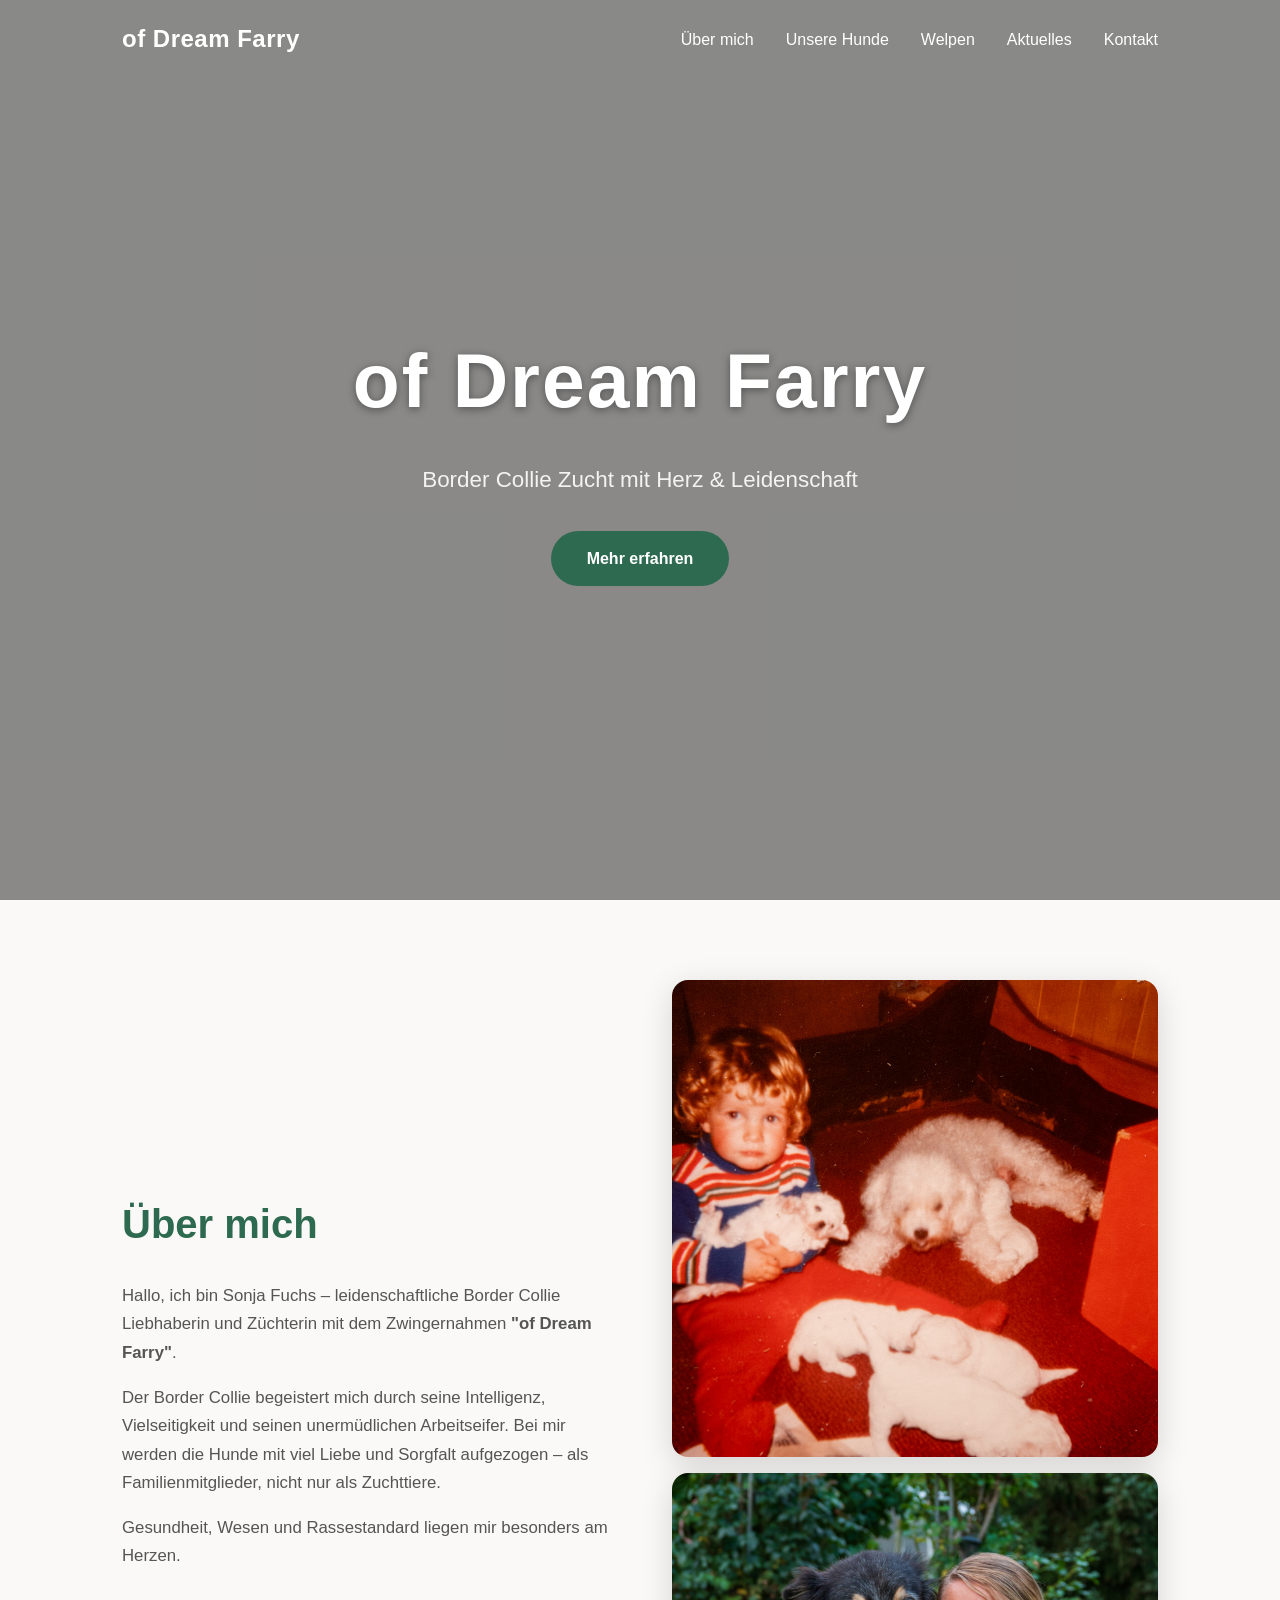
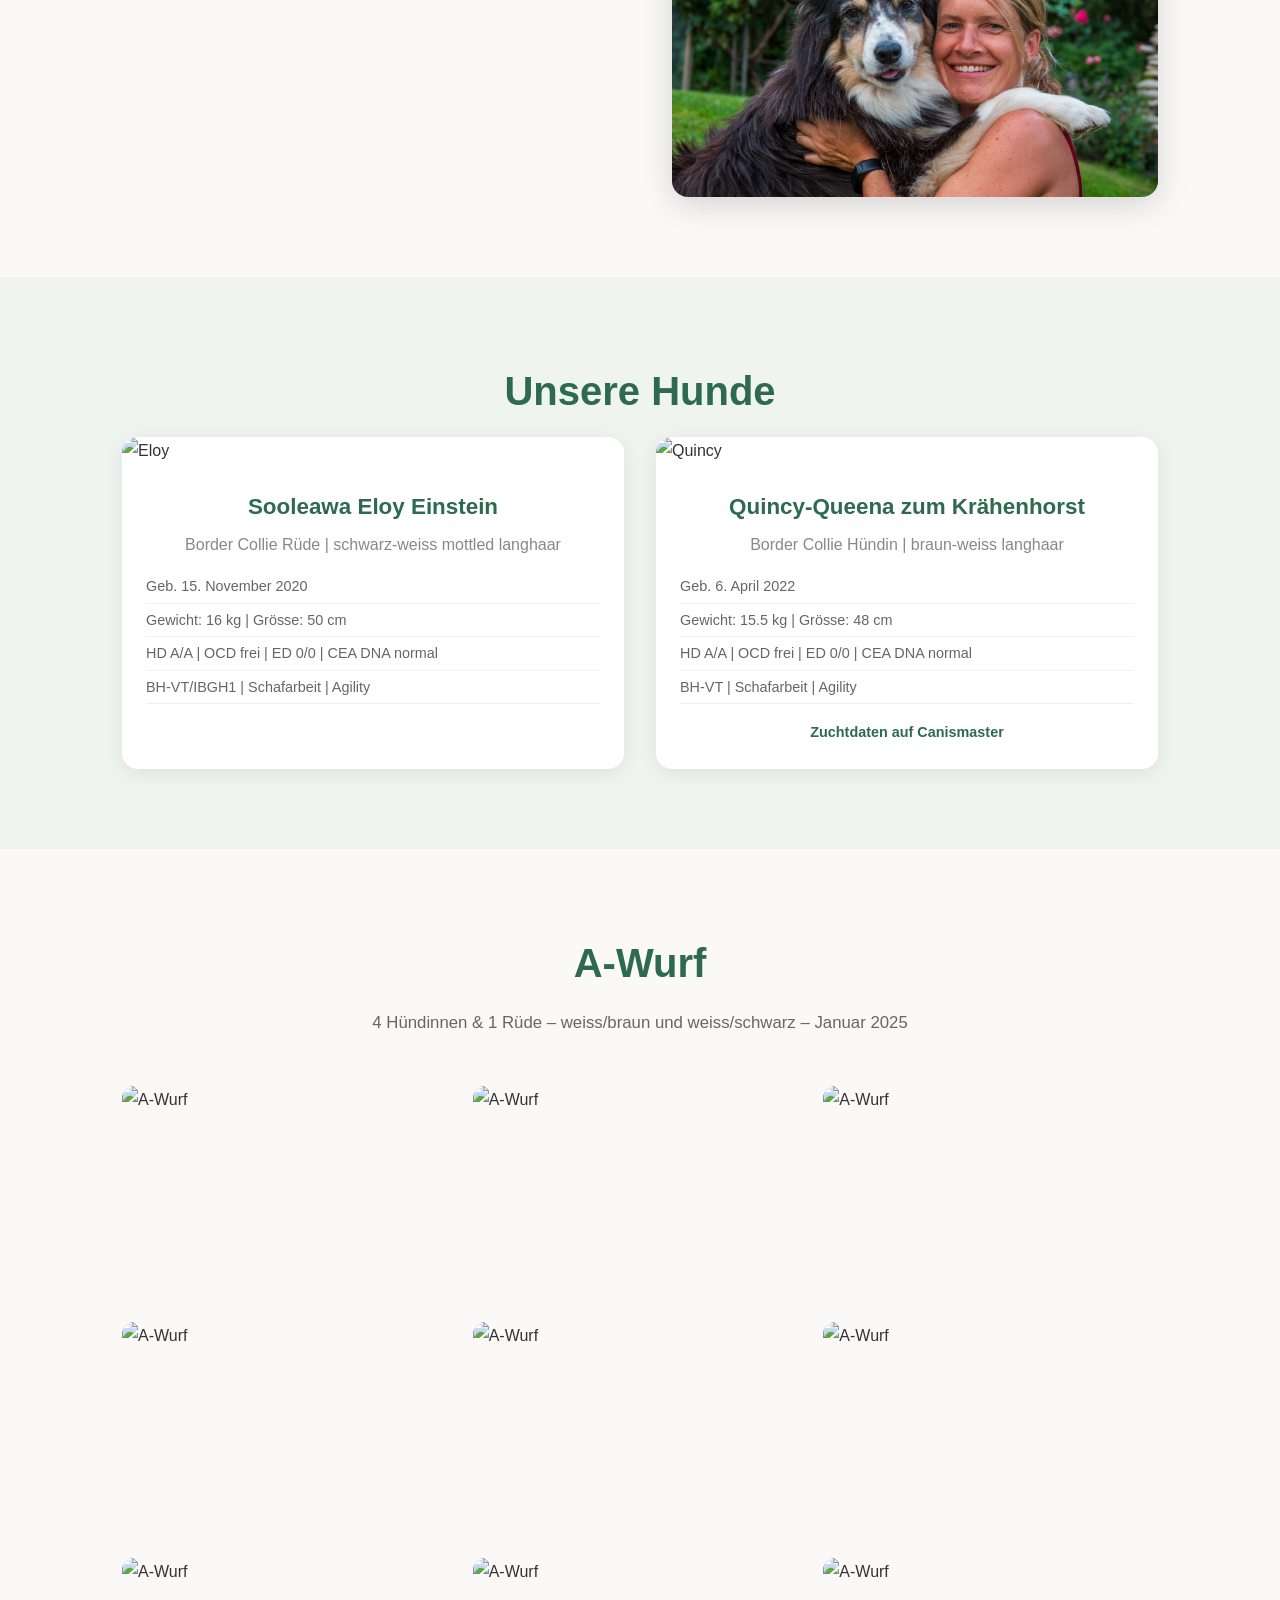
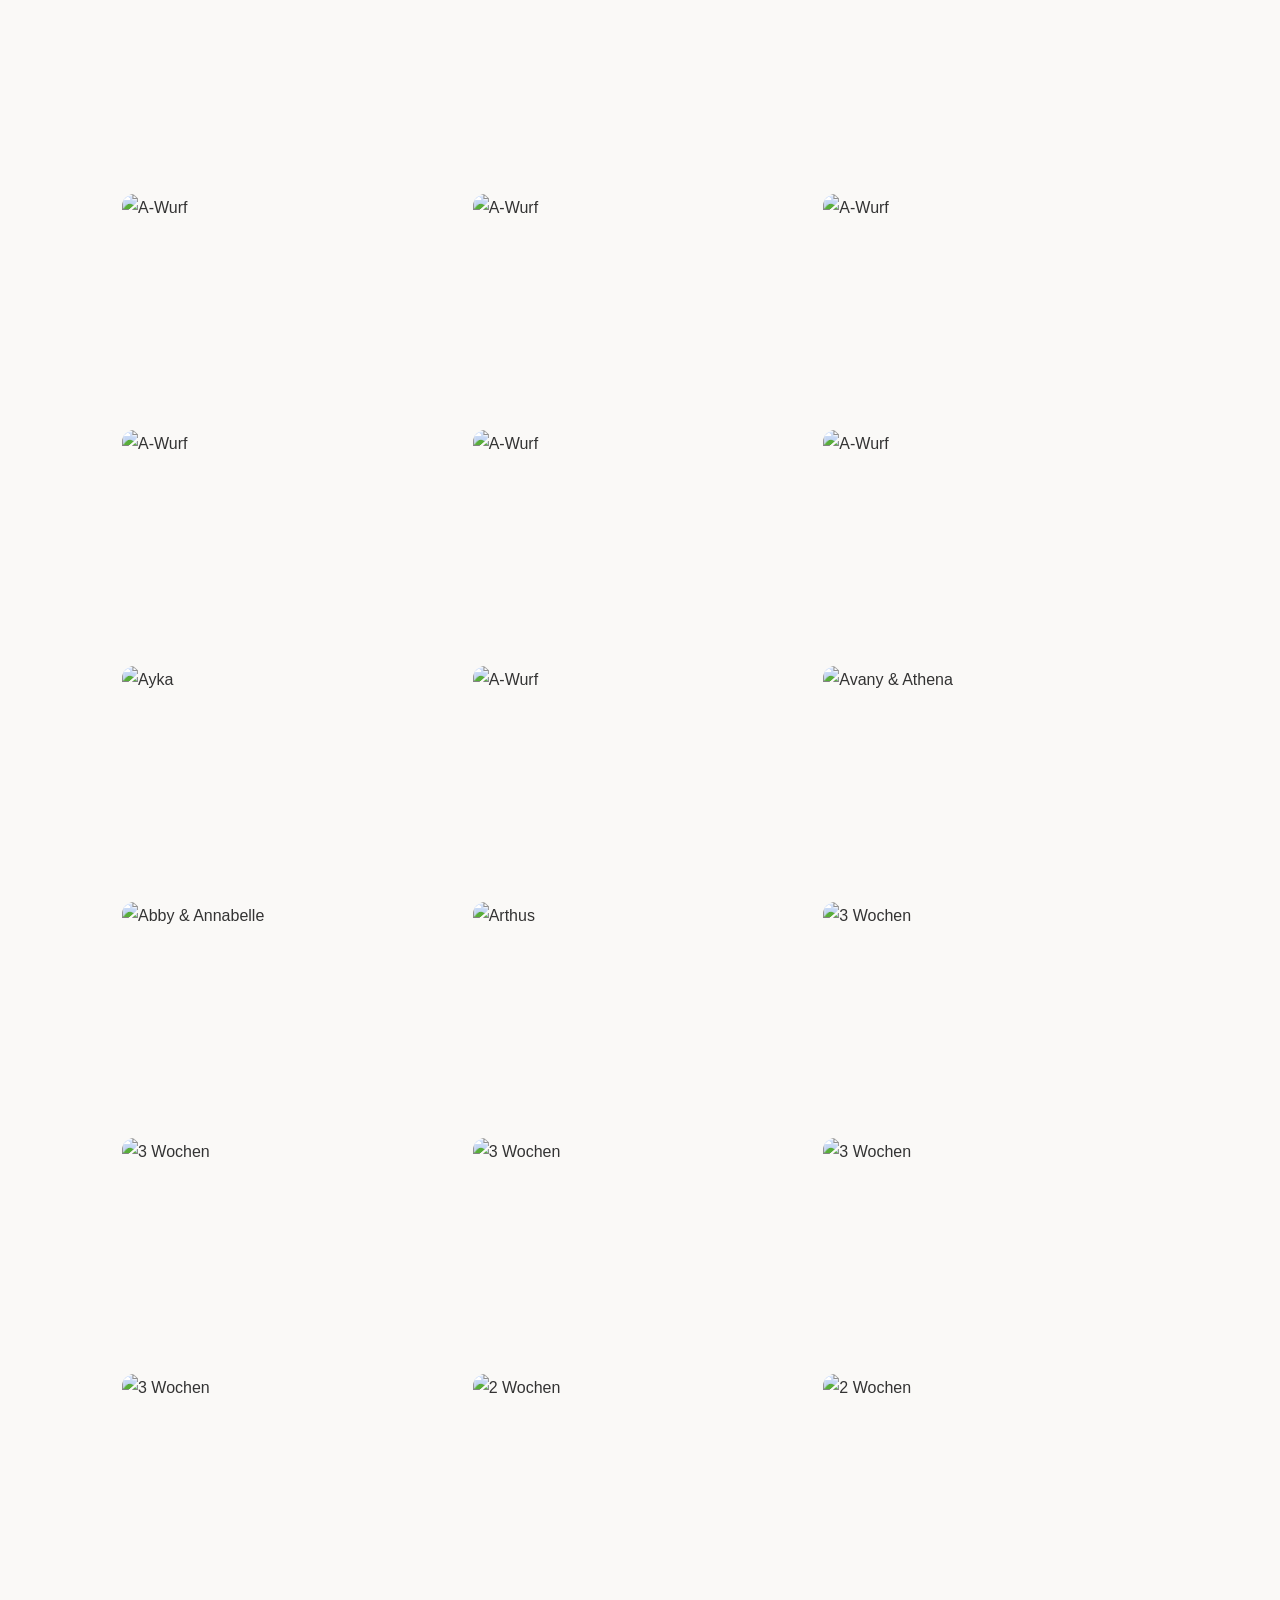
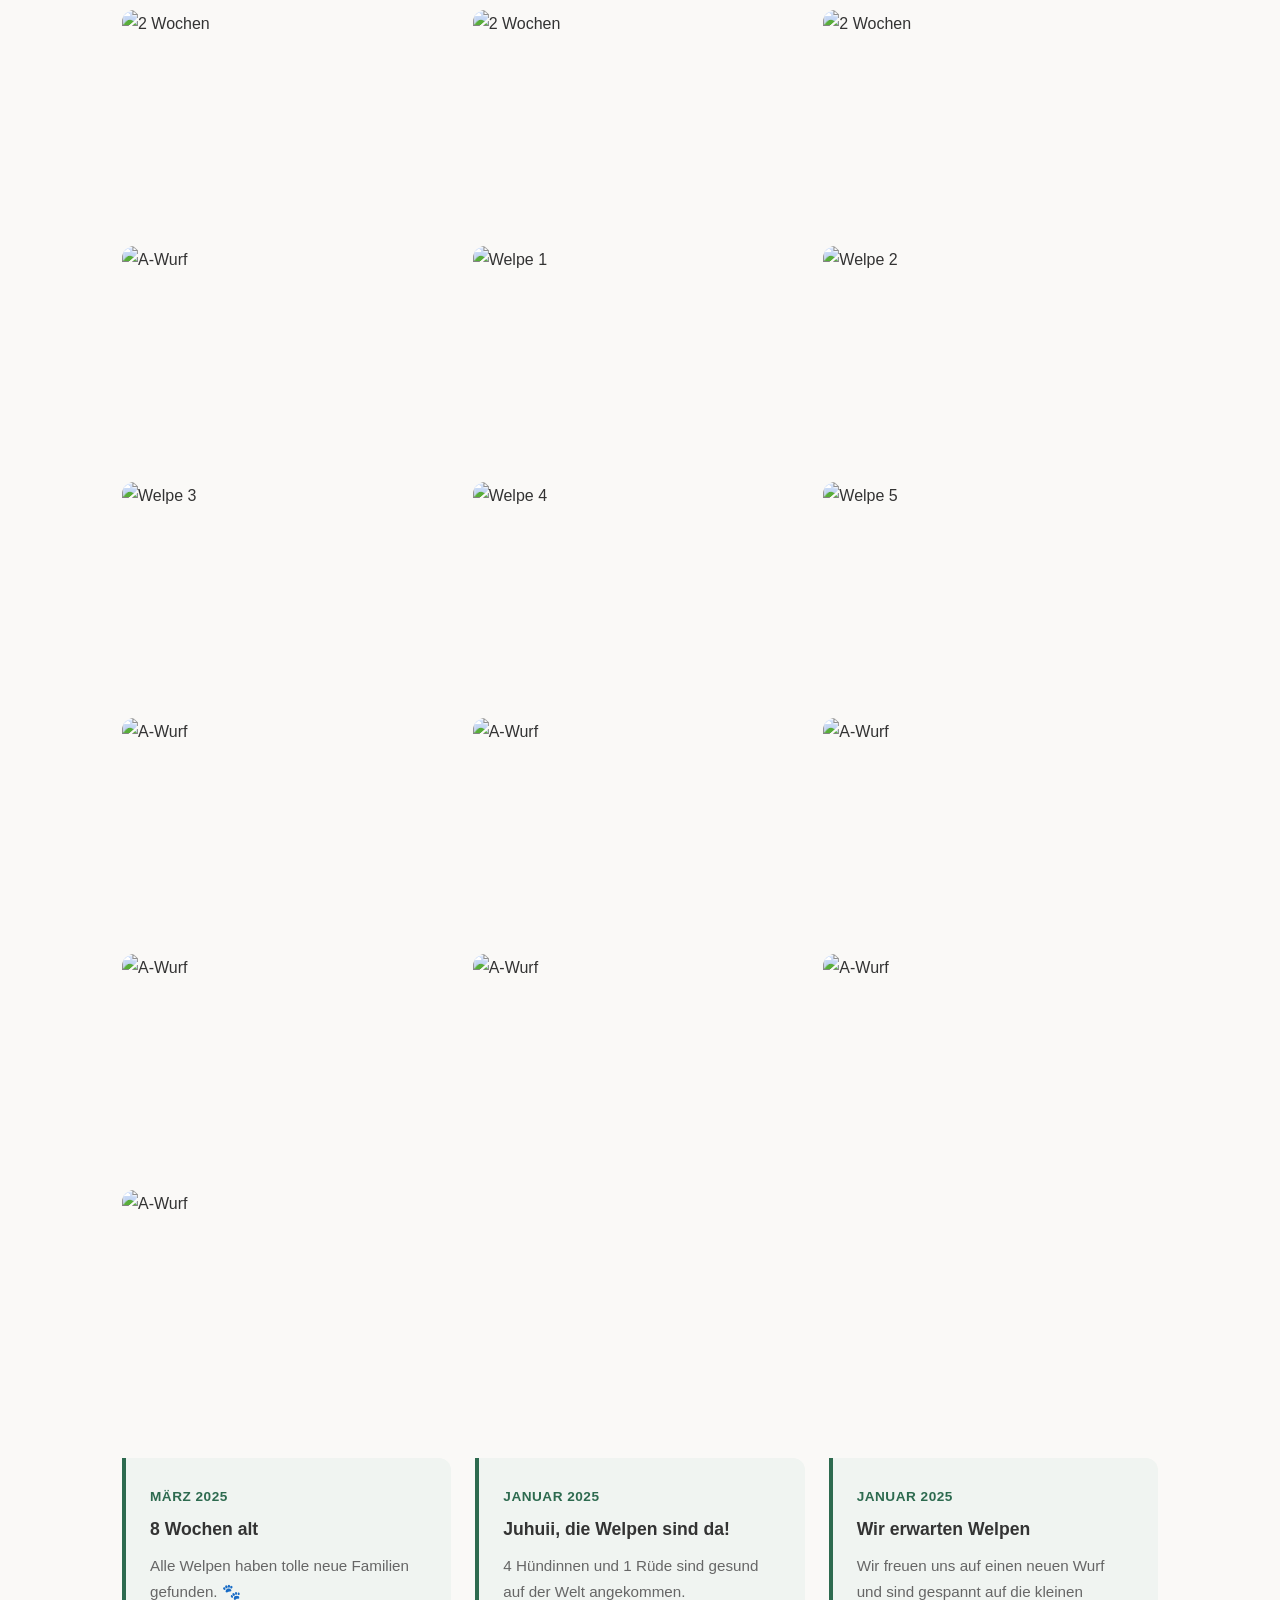
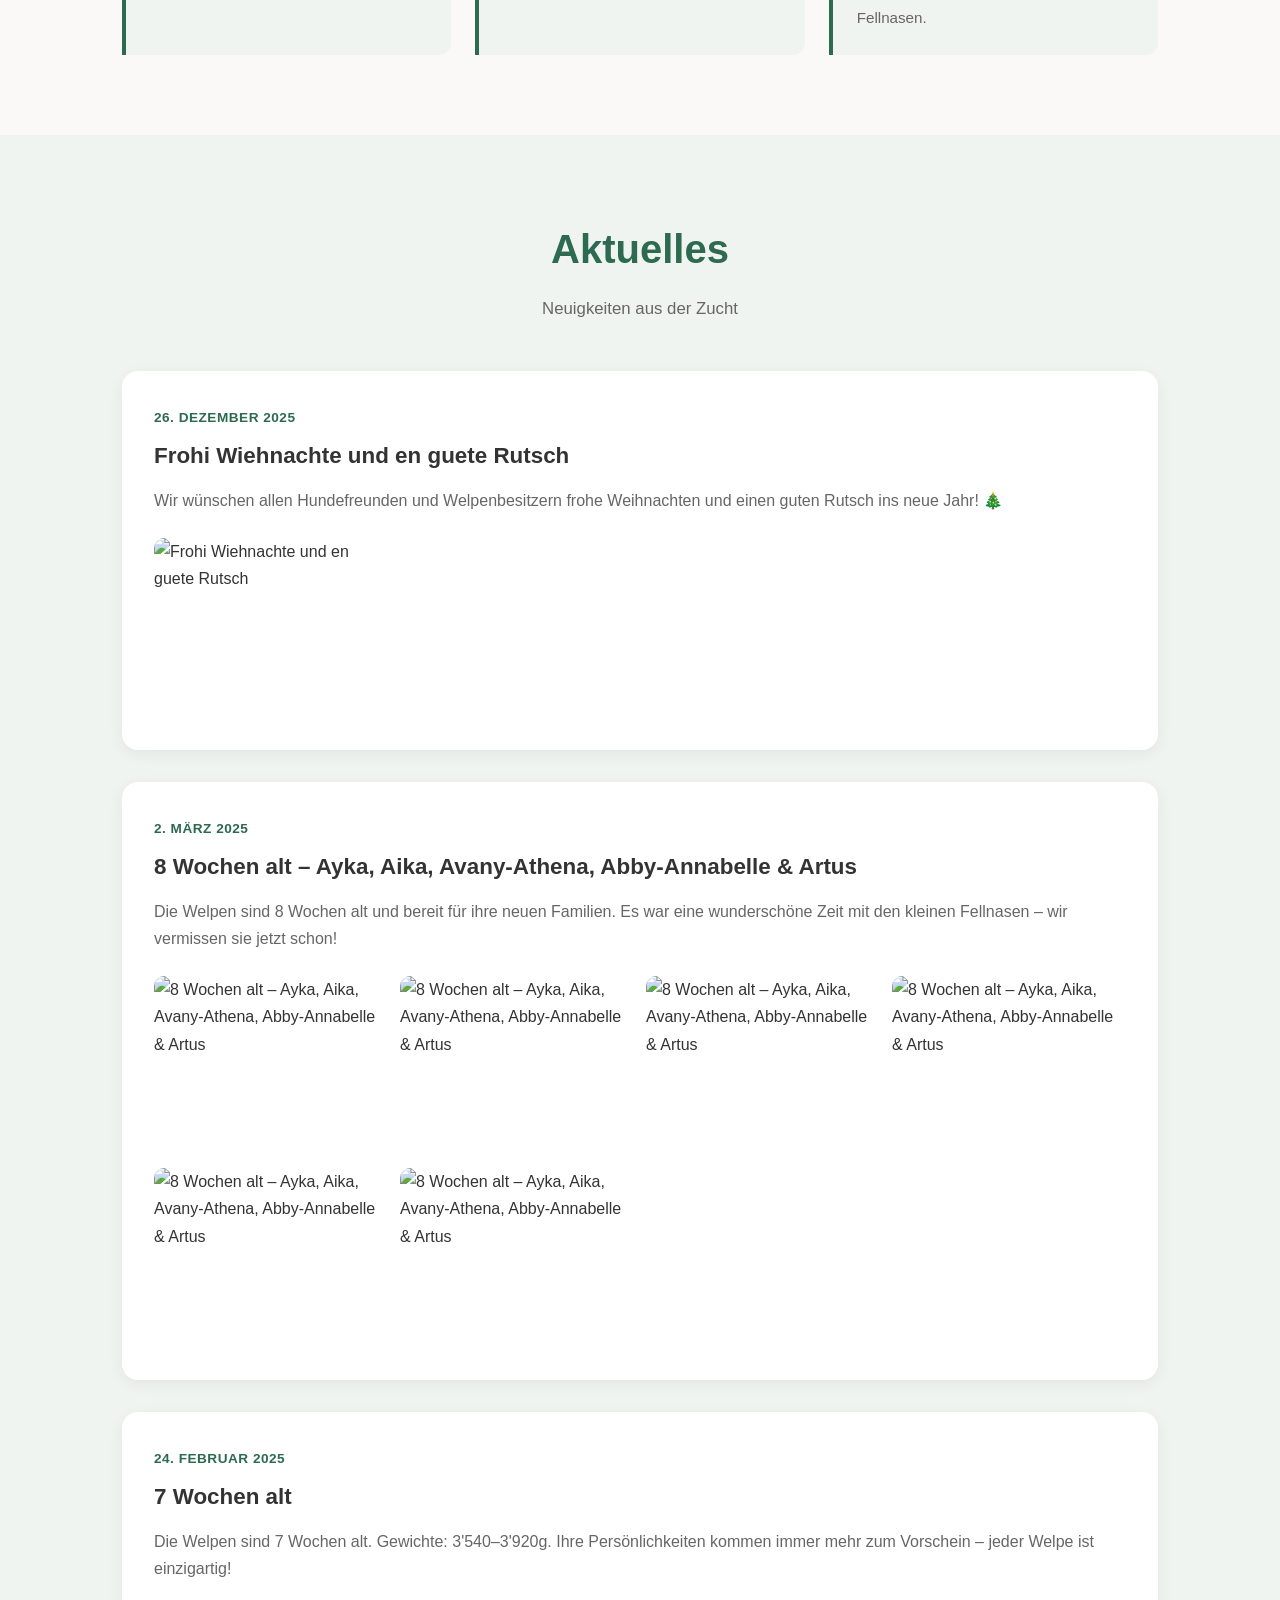
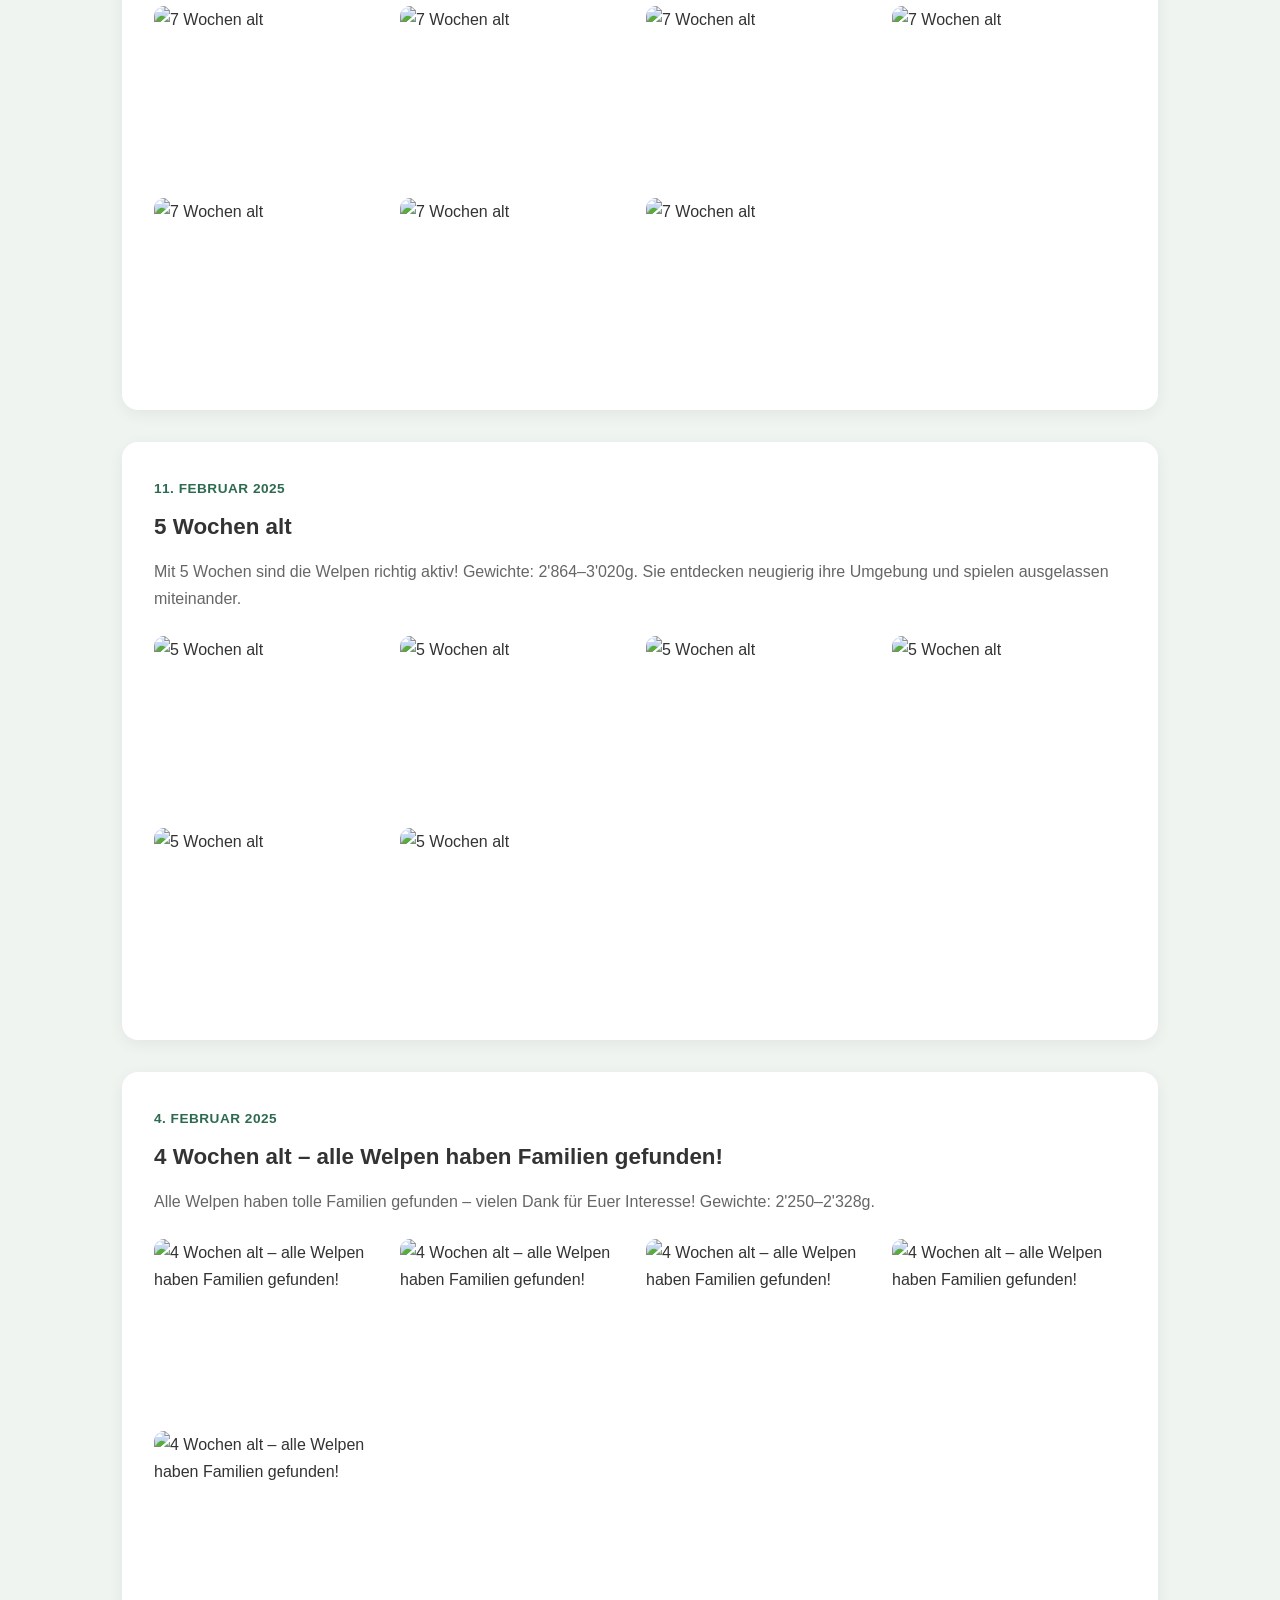
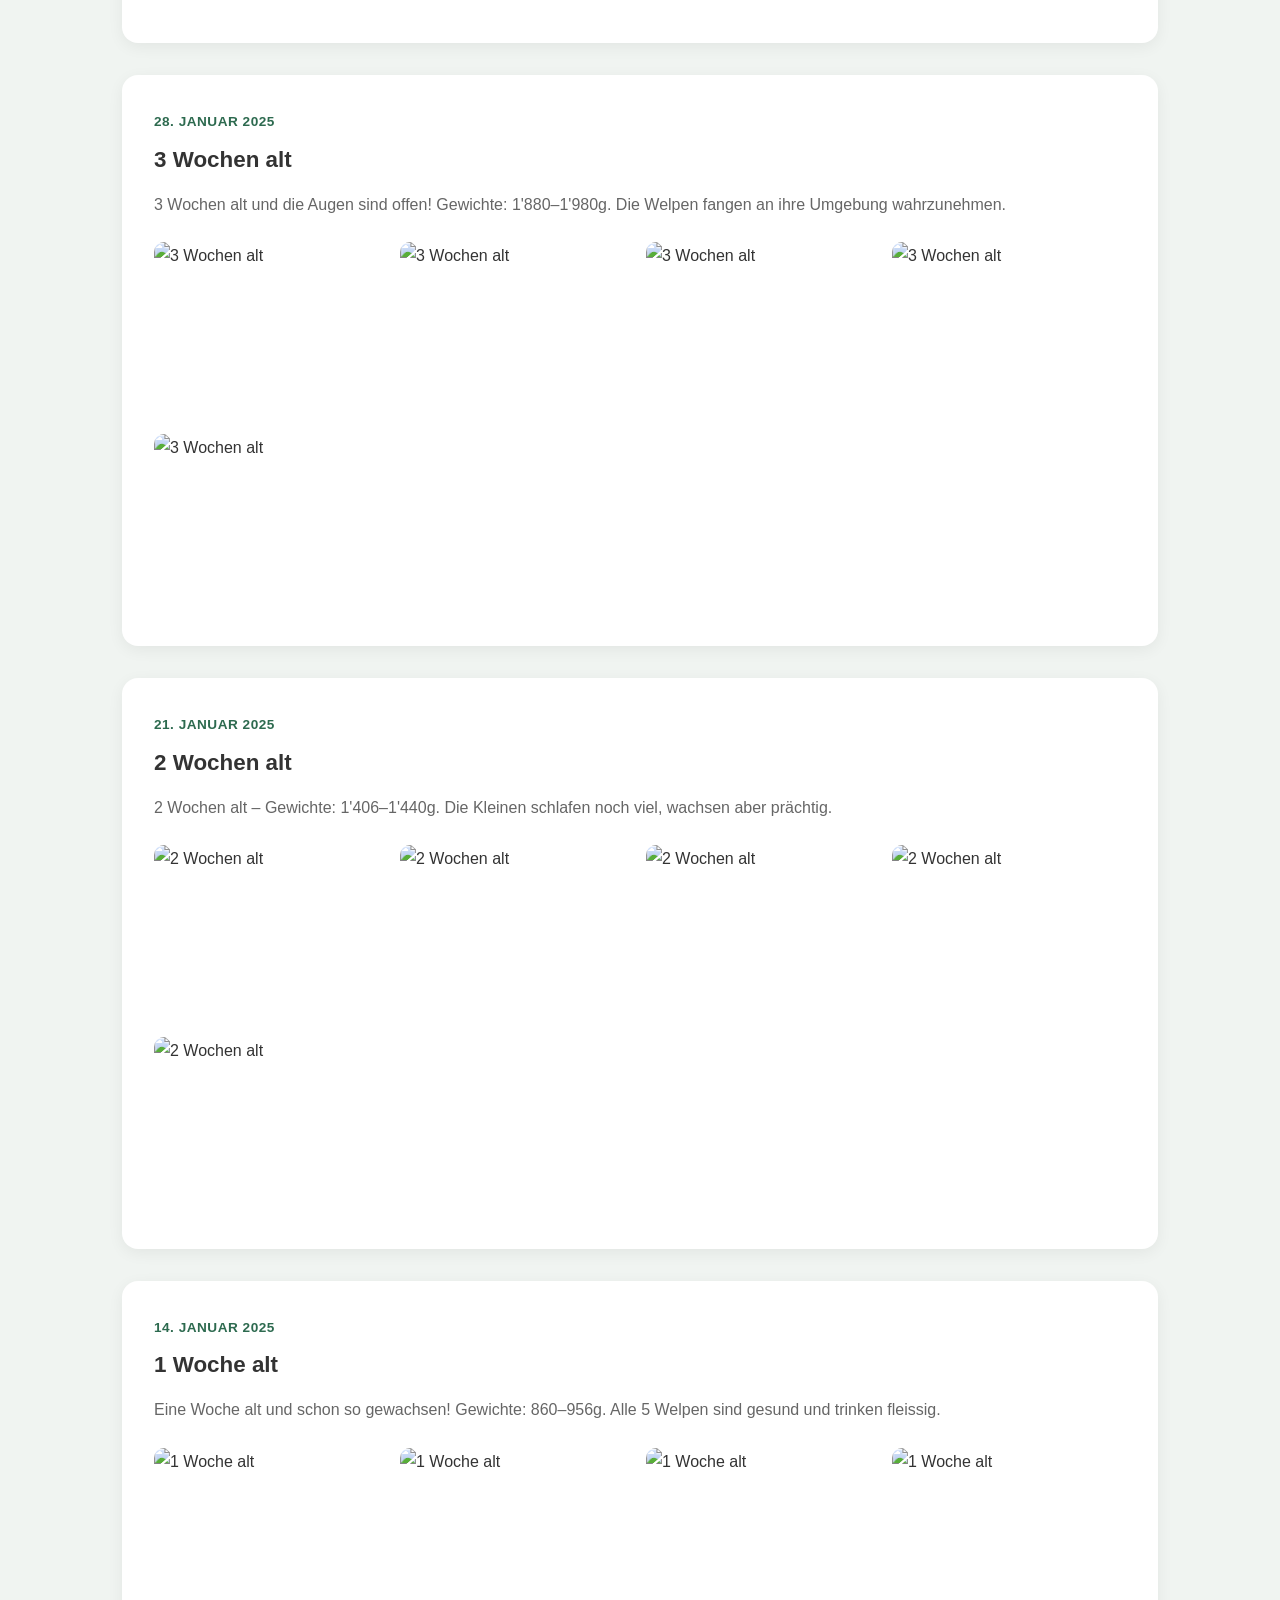
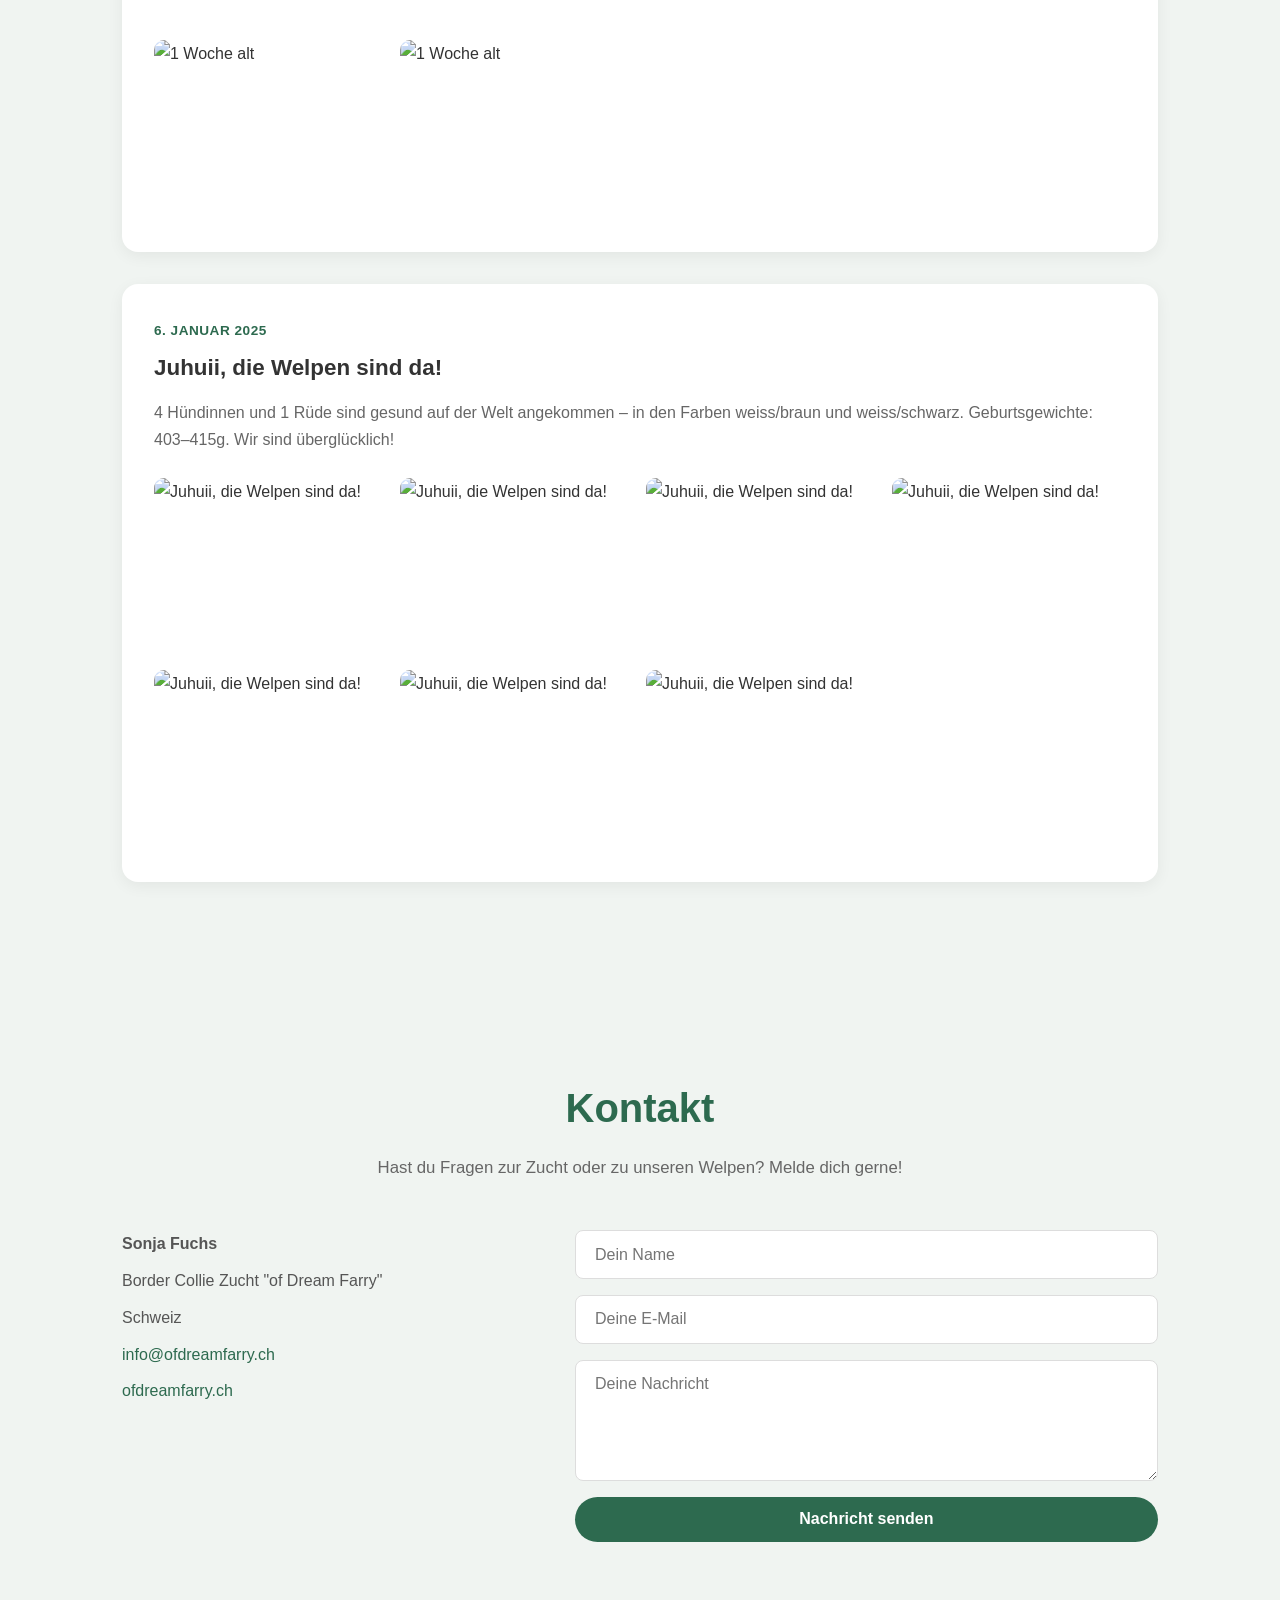
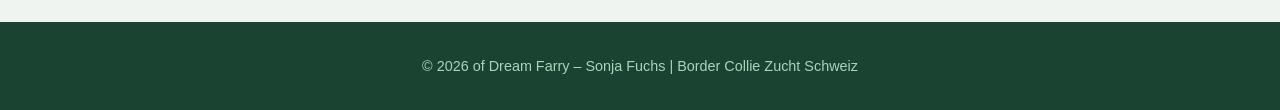
==== index.html @ cace5d43 "Homepage of Dream Farry" ====
<!DOCTYPE html>
<html lang="de">
<head>
  <meta charset="UTF-8">
  <meta name="viewport" content="width=device-width, initial-scale=1.0">
  <title>of Dream Farry – Border Collie Zucht</title>
  <link rel="stylesheet" href="style.css">
</head>
<body>

  <!-- Navigation -->
  <header id="header">
    <nav>
      <a href="#home" class="logo">of Dream Farry</a>
      <button class="menu-toggle" onclick="toggleMenu()">&#9776;</button>
      <ul id="nav-menu">
        <li><a href="#ueber-mich" onclick="closeMenu()">Über mich</a></li>
        <li><a href="#unsere-hunde" onclick="closeMenu()">Unsere Hunde</a></li>
        <li><a href="#welpen" onclick="closeMenu()">Welpen</a></li>
        <li><a href="#blog" onclick="closeMenu()">Aktuelles</a></li>
        <li><a href="#kontakt" onclick="closeMenu()">Kontakt</a></li>
      </ul>
    </nav>
  </header>

  <!-- Hero -->
  <section id="home" class="hero">
    <div class="hero-overlay"></div>
    <div class="hero-content">
      <h1>of Dream Farry</h1>
      <p>Border Collie Zucht mit Herz &amp; Leidenschaft</p>
      <a href="#ueber-mich" class="btn">Mehr erfahren</a>
    </div>
  </section>

  <!-- Über mich -->
  <section id="ueber-mich">
    <div class="container">
      <div class="section-grid">
        <div class="section-text">
          <h2>Über mich</h2>
          <p>Hallo, ich bin Sonja Fuchs – leidenschaftliche Border Collie Liebhaberin und Züchterin mit dem Zwingernahmen <strong>"of Dream Farry"</strong>.</p>
          <p>Der Border Collie begeistert mich durch seine Intelligenz, Vielseitigkeit und seinen unermüdlichen Arbeitseifer. Bei mir werden die Hunde mit viel Liebe und Sorgfalt aufgezogen – als Familienmitglieder, nicht nur als Zuchttiere.</p>
          <p>Gesundheit, Wesen und Rassestandard liegen mir besonders am Herzen.</p>
        </div>
        <div class="section-images">
          <img src="DSCF3465_LR-1-1536x1507.jpg" alt="Sonja Fuchs mit Hunden">
          <img src="DSC0205_LR-1536x1024.jpg" alt="Sonja Fuchs mit Border Collie">
        </div>
      </div>
    </div>
  </section>

  <!-- Unsere Hunde -->
  <section id="unsere-hunde" class="bg-light">
    <div class="container">
      <h2 class="section-title">Unsere Hunde</h2>
      <div class="hunde-grid">

        <div class="hund-karte">
          <img src="https://ofdreamfarry.ch/wp-content/uploads/2024/11/DSCF0447-1024x683.jpg" alt="Eloy">
          <div class="hund-info">
            <h3>Sooleawa Eloy Einstein</h3>
            <p>Border Collie Rüde | schwarz-weiss mottled langhaar</p>
            <ul class="hund-details">
              <li>Geb. 15. November 2020</li>
              <li>Gewicht: 16 kg | Grösse: 50 cm</li>
              <li>HD A/A | OCD frei | ED 0/0 | CEA DNA normal</li>
              <li>BH-VT/IBGH1 | Schafarbeit | Agility</li>
            </ul>
          </div>
        </div>

        <div class="hund-karte">
          <img src="https://ofdreamfarry.ch/wp-content/uploads/2024/11/DSCF0424-1024x683.jpg" alt="Quincy">
          <div class="hund-info">
            <h3>Quincy-Queena zum Krähenhorst</h3>
            <p>Border Collie Hündin | braun-weiss langhaar</p>
            <ul class="hund-details">
              <li>Geb. 6. April 2022</li>
              <li>Gewicht: 15.5 kg | Grösse: 48 cm</li>
              <li>HD A/A | OCD frei | ED 0/0 | CEA DNA normal</li>
              <li>BH-VT | Schafarbeit | Agility</li>
            </ul>
            <a href="https://canismaster.net/Zuchtdaten/BCCS-Border-Collie-Club-Schweiz/Zuchthunde/dogview?dogid=a53de087-5ae5-4722-8038-4c10851d1b47" target="_blank" class="canismaster-link">Zuchtdaten auf Canismaster</a>
          </div>
        </div>

      </div>
    </div>
  </section>

  <!-- Welpen / A-Wurf -->
  <section id="welpen">
    <div class="container">
      <h2 class="section-title">A-Wurf</h2>
      <p class="section-subtitle">4 Hündinnen &amp; 1 Rüde – weiss/braun und weiss/schwarz – Januar 2025</p>

      <div class="galerie">
        <img src="https://ofdreamfarry.ch/wp-content/uploads/2025/03/DSCF3382-1024x683.jpg" alt="A-Wurf">
        <img src="https://ofdreamfarry.ch/wp-content/uploads/2025/03/DSCF3359-1024x683.jpg" alt="A-Wurf">
        <img src="https://ofdreamfarry.ch/wp-content/uploads/2025/03/DSCF3416-1024x683.jpg" alt="A-Wurf">
        <img src="https://ofdreamfarry.ch/wp-content/uploads/2025/03/DSCF3377-1024x683.jpg" alt="A-Wurf">
        <img src="https://ofdreamfarry.ch/wp-content/uploads/2025/03/DSCF3424-1024x683.jpg" alt="A-Wurf">
        <img src="https://ofdreamfarry.ch/wp-content/uploads/2025/02/DSCF3168-1024x683.jpg" alt="A-Wurf">
        <img src="https://ofdreamfarry.ch/wp-content/uploads/2025/02/DSCF3251_2-1024x683.jpg" alt="A-Wurf">
        <img src="https://ofdreamfarry.ch/wp-content/uploads/2025/02/DSCF3165-1024x683.jpg" alt="A-Wurf">
        <img src="https://ofdreamfarry.ch/wp-content/uploads/2025/02/DSCF3102-1024x683.jpg" alt="A-Wurf">
        <img src="https://ofdreamfarry.ch/wp-content/uploads/2025/02/DSCF3131-1024x683.jpg" alt="A-Wurf">
        <img src="https://ofdreamfarry.ch/wp-content/uploads/2025/02/DSCF3924_1-1024x683.jpg" alt="A-Wurf">
        <img src="https://ofdreamfarry.ch/wp-content/uploads/2025/02/DSCF2879_2-1024x683.jpg" alt="A-Wurf">
        <img src="https://ofdreamfarry.ch/wp-content/uploads/2025/02/DSCF2726_3-1024x683.jpg" alt="A-Wurf">
        <img src="https://ofdreamfarry.ch/wp-content/uploads/2025/02/DSCF2756_4-1024x683.jpg" alt="A-Wurf">
        <img src="https://ofdreamfarry.ch/wp-content/uploads/2025/02/DSCF2762_5-1024x683.jpg" alt="A-Wurf">
        <img src="https://ofdreamfarry.ch/wp-content/uploads/2025/02/DSCF3686_1_Ayka-1024x683.jpg" alt="Ayka">
        <img src="https://ofdreamfarry.ch/wp-content/uploads/2025/02/DSCF3587_4-1024x683.jpg" alt="A-Wurf">
        <img src="https://ofdreamfarry.ch/wp-content/uploads/2025/02/DSCF3726_3_Avany-Athena-683x1024.jpg" alt="Avany &amp; Athena">
        <img src="https://ofdreamfarry.ch/wp-content/uploads/2025/02/DSCF3696_4_Abby-Annabelle-1024x683.jpg" alt="Abby &amp; Annabelle">
        <img src="https://ofdreamfarry.ch/wp-content/uploads/2025/02/DSCF3698_5_Arthus-1024x683.jpg" alt="Arthus">
        <img src="https://ofdreamfarry.ch/wp-content/uploads/2025/01/3-Wochen-1-1-768x1024.jpeg" alt="3 Wochen">
        <img src="https://ofdreamfarry.ch/wp-content/uploads/2025/01/3-Wochen-2-1-768x1024.jpeg" alt="3 Wochen">
        <img src="https://ofdreamfarry.ch/wp-content/uploads/2025/01/3-Wochen-3-1-1024x768.jpeg" alt="3 Wochen">
        <img src="https://ofdreamfarry.ch/wp-content/uploads/2025/01/3-Wochen-4-1-768x1024.jpeg" alt="3 Wochen">
        <img src="https://ofdreamfarry.ch/wp-content/uploads/2025/01/3-Wochen-5-768x1024.jpeg" alt="3 Wochen">
        <img src="https://ofdreamfarry.ch/wp-content/uploads/2025/01/WhatsApp-Image-2025-01-22-at-17.51.16-1024x577.jpeg" alt="2 Wochen">
        <img src="https://ofdreamfarry.ch/wp-content/uploads/2025/01/WhatsApp-Image-2025-01-22-at-17.51.40-1024x577.jpeg" alt="2 Wochen">
        <img src="https://ofdreamfarry.ch/wp-content/uploads/2025/01/WhatsApp-Image-2025-01-22-at-17.52.22-1024x577.jpeg" alt="2 Wochen">
        <img src="https://ofdreamfarry.ch/wp-content/uploads/2025/01/WhatsApp-Image-2025-01-22-at-17.52.51-1024x577.jpeg" alt="2 Wochen">
        <img src="https://ofdreamfarry.ch/wp-content/uploads/2025/01/WhatsApp-Image-2025-01-22-at-17.53.13-1024x577.jpeg" alt="2 Wochen">
        <img src="https://ofdreamfarry.ch/wp-content/uploads/2025/01/DSCF2614-Kopie-1-1024x563.jpg" alt="A-Wurf">
        <img src="https://ofdreamfarry.ch/wp-content/uploads/2025/01/DSCF2583_1-Kopie-1024x878.jpg" alt="Welpe 1">
        <img src="https://ofdreamfarry.ch/wp-content/uploads/2025/01/DSCF2594_2-Kopie-1024x877.jpg" alt="Welpe 2">
        <img src="https://ofdreamfarry.ch/wp-content/uploads/2025/01/DSCF2603_3-Kopie-1024x954.jpg" alt="Welpe 3">
        <img src="https://ofdreamfarry.ch/wp-content/uploads/2025/01/DSCF2572_4-Kopie-1024x833.jpg" alt="Welpe 4">
        <img src="https://ofdreamfarry.ch/wp-content/uploads/2025/01/DSCF2560_5-Kopie-1024x892.jpg" alt="Welpe 5">
        <img src="https://ofdreamfarry.ch/wp-content/uploads/2025/01/DSCF2509_01-Kopie-2-683x1024.jpg" alt="A-Wurf">
        <img src="https://ofdreamfarry.ch/wp-content/uploads/2025/01/DSCF2487_02-Kopie-2-683x1024.jpg" alt="A-Wurf">
        <img src="https://ofdreamfarry.ch/wp-content/uploads/2025/01/DSCF2502_03-Kopie-1-683x1024.jpg" alt="A-Wurf">
        <img src="https://ofdreamfarry.ch/wp-content/uploads/2025/01/DSCF2492_04-Kopie-1-683x1024.jpg" alt="A-Wurf">
        <img src="https://ofdreamfarry.ch/wp-content/uploads/2025/01/DSCF2493_05-Kopie-1-683x1024.jpg" alt="A-Wurf">
        <img src="https://ofdreamfarry.ch/wp-content/uploads/2025/01/DSCF2477-Kopie-1-1024x635.jpg" alt="A-Wurf">
        <img src="https://ofdreamfarry.ch/wp-content/uploads/2025/01/DSCF2471-Kopie-1024x683.jpg" alt="A-Wurf">
      </div>

      <div class="wurf-updates">
        <div class="update">
          <span class="datum">März 2025</span>
          <h4>8 Wochen alt</h4>
          <p>Alle Welpen haben tolle neue Familien gefunden. 🐾</p>
        </div>
        <div class="update">
          <span class="datum">Januar 2025</span>
          <h4>Juhuii, die Welpen sind da!</h4>
          <p>4 Hündinnen und 1 Rüde sind gesund auf der Welt angekommen.</p>
        </div>
        <div class="update">
          <span class="datum">Januar 2025</span>
          <h4>Wir erwarten Welpen</h4>
          <p>Wir freuen uns auf einen neuen Wurf und sind gespannt auf die kleinen Fellnasen.</p>
        </div>
      </div>
    </div>
  </section>

  <!-- Blog -->
  <section id="blog" class="bg-light">
    <div class="container">
      <h2 class="section-title">Aktuelles</h2>
      <p class="section-subtitle">Neuigkeiten aus der Zucht</p>
      <div id="blog-container"></div>
    </div>
  </section>

  <!-- Kontakt -->
  <section id="kontakt" class="bg-light">
    <div class="container">
      <h2 class="section-title">Kontakt</h2>
      <p class="section-subtitle">Hast du Fragen zur Zucht oder zu unseren Welpen? Melde dich gerne!</p>
      <div class="kontakt-box">
        <div class="kontakt-info">
          <p><strong>Sonja Fuchs</strong></p>
          <p>Border Collie Zucht "of Dream Farry"</p>
          <p>Schweiz</p>
          <p><a href="mailto:info@ofdreamfarry.ch">info@ofdreamfarry.ch</a></p>
          <p><a href="https://ofdreamfarry.ch" target="_blank">ofdreamfarry.ch</a></p>
        </div>
        <form class="kontakt-formular" onsubmit="return false;">
          <input type="text" placeholder="Dein Name" required>
          <input type="email" placeholder="Deine E-Mail" required>
          <textarea placeholder="Deine Nachricht" rows="5" required></textarea>
          <button type="submit" class="btn">Nachricht senden</button>
        </form>
      </div>
    </div>
  </section>

  <!-- Footer -->
  <footer>
    <p>&copy; 2026 of Dream Farry – Sonja Fuchs | Border Collie Zucht Schweiz</p>
  </footer>

  <script>
    // Sticky header
    window.addEventListener('scroll', () => {
      const header = document.getElementById('header');
      header.classList.toggle('scrolled', window.scrollY > 50);
    });

    // Mobile menu
    function toggleMenu() {
      document.getElementById('nav-menu').classList.toggle('open');
    }
    function closeMenu() {
      document.getElementById('nav-menu').classList.remove('open');
    }

    // Blog laden
    fetch('blog.json')
      .then(r => r.json())
      .then(posts => {
        const container = document.getElementById('blog-container');
        container.innerHTML = posts.map(post => `
          <article class="blog-post">
            <div class="blog-meta">
              <span class="blog-datum">${post.datum}</span>
              <h3 class="blog-titel">${post.titel}</h3>
              <p class="blog-text">${post.text}</p>
            </div>
            ${post.bilder.length ? `
              <div class="blog-bilder">
                ${post.bilder.map(b => `<img src="${b}" alt="${post.titel}">`).join('')}
              </div>` : ''}
          </article>
        `).join('');
      });

    // Smooth scroll
    document.querySelectorAll('a[href^="#"]').forEach(a => {
      a.addEventListener('click', e => {
        e.preventDefault();
        const target = document.querySelector(a.getAttribute('href'));
        if (target) target.scrollIntoView({ behavior: 'smooth' });
      });
    });
  </script>

</body>
</html>
---- style.css ----
/* Reset & Grundlagen */
* {
  margin: 0;
  padding: 0;
  box-sizing: border-box;
}

html {
  scroll-behavior: smooth;
}

body {
  font-family: -apple-system, BlinkMacSystemFont, "Segoe UI", sans-serif;
  color: #333;
  line-height: 1.7;
  background: #faf9f7;
}

/* ===== NAVIGATION ===== */
#header {
  position: fixed;
  top: 0;
  width: 100%;
  z-index: 1000;
  background: transparent;
  transition: background 0.3s, box-shadow 0.3s;
}

#header.scrolled {
  background: #fff;
  box-shadow: 0 2px 12px rgba(0,0,0,0.1);
}

nav {
  max-width: 1100px;
  margin: 0 auto;
  padding: 1.2rem 2rem;
  display: flex;
  justify-content: space-between;
  align-items: center;
}

.logo {
  font-size: 1.5rem;
  font-weight: 700;
  color: #fff;
  text-decoration: none;
  letter-spacing: 0.5px;
  transition: color 0.3s;
}

#header.scrolled .logo {
  color: #2d6a4f;
}

nav ul {
  list-style: none;
  display: flex;
  gap: 2rem;
}

nav ul a {
  text-decoration: none;
  color: #fff;
  font-weight: 500;
  transition: color 0.3s;
}

#header.scrolled nav ul a {
  color: #444;
}

nav ul a:hover {
  color: #74c69d;
}

#header.scrolled nav ul a:hover {
  color: #2d6a4f;
}

.menu-toggle {
  display: none;
  background: none;
  border: none;
  font-size: 1.8rem;
  color: #fff;
  cursor: pointer;
}

#header.scrolled .menu-toggle {
  color: #333;
}

/* ===== HERO ===== */
.hero {
  position: relative;
  height: 100vh;
  min-height: 500px;
  background: url('https://ofdreamfarry.ch/wp-content/uploads/2025/01/cropped-Hintergrund_3457-scaled-2.jpeg') center/cover no-repeat;
  display: flex;
  align-items: center;
  justify-content: center;
  text-align: center;
}

.hero-overlay {
  position: absolute;
  inset: 0;
  background: rgba(0, 0, 0, 0.45);
}

.hero-content {
  position: relative;
  z-index: 1;
  color: #fff;
  padding: 2rem;
}

.hero-content h1 {
  font-size: clamp(2.5rem, 6vw, 5rem);
  font-weight: 700;
  letter-spacing: 2px;
  margin-bottom: 1rem;
  text-shadow: 0 2px 8px rgba(0,0,0,0.4);
}

.hero-content p {
  font-size: clamp(1rem, 2.5vw, 1.4rem);
  margin-bottom: 2rem;
  opacity: 0.9;
}

.btn {
  display: inline-block;
  background: #2d6a4f;
  color: #fff;
  padding: 0.85rem 2.2rem;
  border-radius: 50px;
  text-decoration: none;
  font-weight: 600;
  font-size: 1rem;
  border: none;
  cursor: pointer;
  transition: background 0.2s, transform 0.2s;
}

.btn:hover {
  background: #1b4332;
  transform: translateY(-2px);
}

/* ===== ALLGEMEIN ===== */
.container {
  max-width: 1100px;
  margin: 0 auto;
  padding: 5rem 2rem;
}

.bg-light {
  background: #f0f4f1;
}

.section-title {
  font-size: clamp(1.8rem, 4vw, 2.5rem);
  color: #2d6a4f;
  margin-bottom: 0.75rem;
  text-align: center;
}

.section-subtitle {
  text-align: center;
  color: #666;
  margin-bottom: 3rem;
  font-size: 1.05rem;
}

/* ===== ÜBER MICH ===== */
.section-grid {
  display: grid;
  grid-template-columns: 1fr 1fr;
  gap: 4rem;
  align-items: center;
}

.section-text h2 {
  font-size: clamp(1.8rem, 4vw, 2.5rem);
  color: #2d6a4f;
  margin-bottom: 1.5rem;
}

.section-text p {
  margin-bottom: 1rem;
  color: #555;
  font-size: 1.05rem;
}

.section-images {
  display: flex;
  flex-direction: column;
  gap: 1rem;
}

.section-images img {
  width: 100%;
  border-radius: 16px;
  box-shadow: 0 8px 32px rgba(0,0,0,0.15);
  object-fit: cover;
}

/* ===== UNSERE HUNDE ===== */
.hunde-grid {
  display: grid;
  grid-template-columns: repeat(auto-fit, minmax(300px, 1fr));
  gap: 2rem;
}

.hund-karte {
  background: #fff;
  border-radius: 16px;
  overflow: hidden;
  box-shadow: 0 4px 20px rgba(0,0,0,0.08);
  transition: transform 0.2s, box-shadow 0.2s;
}

.hund-karte:hover {
  transform: translateY(-4px);
  box-shadow: 0 8px 32px rgba(45,106,79,0.15);
}

.hund-karte img {
  width: 100%;
  height: 280px;
  object-fit: cover;
}

.hund-info {
  padding: 1.5rem;
  text-align: center;
}

.hund-info h3 {
  font-size: 1.4rem;
  color: #2d6a4f;
  margin-bottom: 0.3rem;
}

.hund-info p {
  color: #888;
}

.hund-details {
  list-style: none;
  margin-top: 0.75rem;
  text-align: left;
  font-size: 0.9rem;
  color: #666;
}

.hund-details li {
  padding: 0.25rem 0;
  border-bottom: 1px solid #f0f0f0;
}

.canismaster-link {
  display: inline-block;
  margin-top: 1rem;
  color: #2d6a4f;
  font-size: 0.9rem;
  font-weight: 600;
  text-decoration: none;
}

.canismaster-link:hover {
  text-decoration: underline;
}

/* ===== GALERIE ===== */
.galerie {
  display: grid;
  grid-template-columns: repeat(auto-fill, minmax(280px, 1fr));
  gap: 1rem;
  margin-bottom: 3rem;
}

.galerie img {
  width: 100%;
  height: 220px;
  object-fit: cover;
  border-radius: 12px;
  transition: transform 0.2s;
}

.galerie img:hover {
  transform: scale(1.02);
}

/* ===== WURF UPDATES ===== */
.wurf-updates {
  display: grid;
  grid-template-columns: repeat(auto-fit, minmax(260px, 1fr));
  gap: 1.5rem;
}

.update {
  background: #f0f4f1;
  border-left: 4px solid #2d6a4f;
  border-radius: 0 12px 12px 0;
  padding: 1.5rem;
}

.datum {
  font-size: 0.85rem;
  color: #2d6a4f;
  font-weight: 600;
  text-transform: uppercase;
  letter-spacing: 0.5px;
}

.update h4 {
  margin: 0.4rem 0 0.5rem;
  font-size: 1.1rem;
}

.update p {
  color: #666;
  font-size: 0.95rem;
}

/* ===== KONTAKT ===== */
.kontakt-box {
  display: grid;
  grid-template-columns: 1fr 1.5fr;
  gap: 4rem;
  align-items: start;
}

.kontakt-info p {
  margin-bottom: 0.6rem;
  color: #555;
}

.kontakt-info a {
  color: #2d6a4f;
  text-decoration: none;
  font-weight: 500;
}

.kontakt-info a:hover {
  text-decoration: underline;
}

.kontakt-formular {
  display: flex;
  flex-direction: column;
  gap: 1rem;
}

.kontakt-formular input,
.kontakt-formular textarea {
  padding: 0.9rem 1.2rem;
  border: 1px solid #ddd;
  border-radius: 8px;
  font-size: 1rem;
  font-family: inherit;
  background: #fff;
  transition: border-color 0.2s;
}

.kontakt-formular input:focus,
.kontakt-formular textarea:focus {
  outline: none;
  border-color: #2d6a4f;
}

/* ===== BLOG ===== */
.blog-post {
  background: #fff;
  border-radius: 16px;
  padding: 2rem;
  margin-bottom: 2rem;
  box-shadow: 0 4px 16px rgba(0,0,0,0.06);
}

.blog-datum {
  font-size: 0.85rem;
  color: #2d6a4f;
  font-weight: 600;
  text-transform: uppercase;
  letter-spacing: 0.5px;
}

.blog-titel {
  font-size: 1.4rem;
  color: #333;
  margin: 0.4rem 0 0.75rem;
}

.blog-text {
  color: #666;
  font-size: 1rem;
  margin-bottom: 1.5rem;
}

.blog-bilder {
  display: grid;
  grid-template-columns: repeat(auto-fill, minmax(220px, 1fr));
  gap: 0.75rem;
}

.blog-bilder img {
  width: 100%;
  height: 180px;
  object-fit: cover;
  border-radius: 10px;
}

/* ===== FOOTER ===== */
footer {
  background: #1b4332;
  color: #a8d5bc;
  text-align: center;
  padding: 2rem;
  font-size: 0.9rem;
}

/* ===== MOBILE ===== */
@media (max-width: 768px) {
  .menu-toggle {
    display: block;
  }

  nav ul {
    display: none;
    flex-direction: column;
    position: absolute;
    top: 100%;
    left: 0;
    width: 100%;
    background: #fff;
    padding: 1rem 0;
    box-shadow: 0 4px 12px rgba(0,0,0,0.1);
    gap: 0;
  }

  nav ul.open {
    display: flex;
  }

  nav ul li a {
    display: block;
    padding: 0.8rem 2rem;
    color: #333 !important;
  }

  nav ul li a:hover {
    background: #f0f4f1;
    color: #2d6a4f !important;
  }

  .section-grid {
    grid-template-columns: 1fr;
    gap: 2rem;
  }

  .section-image {
    order: -1;
  }

  .kontakt-box {
    grid-template-columns: 1fr;
    gap: 2rem;
  }

  .galerie {
    grid-template-columns: repeat(auto-fill, minmax(150px, 1fr));
  }

  .galerie img {
    height: 150px;
  }
}
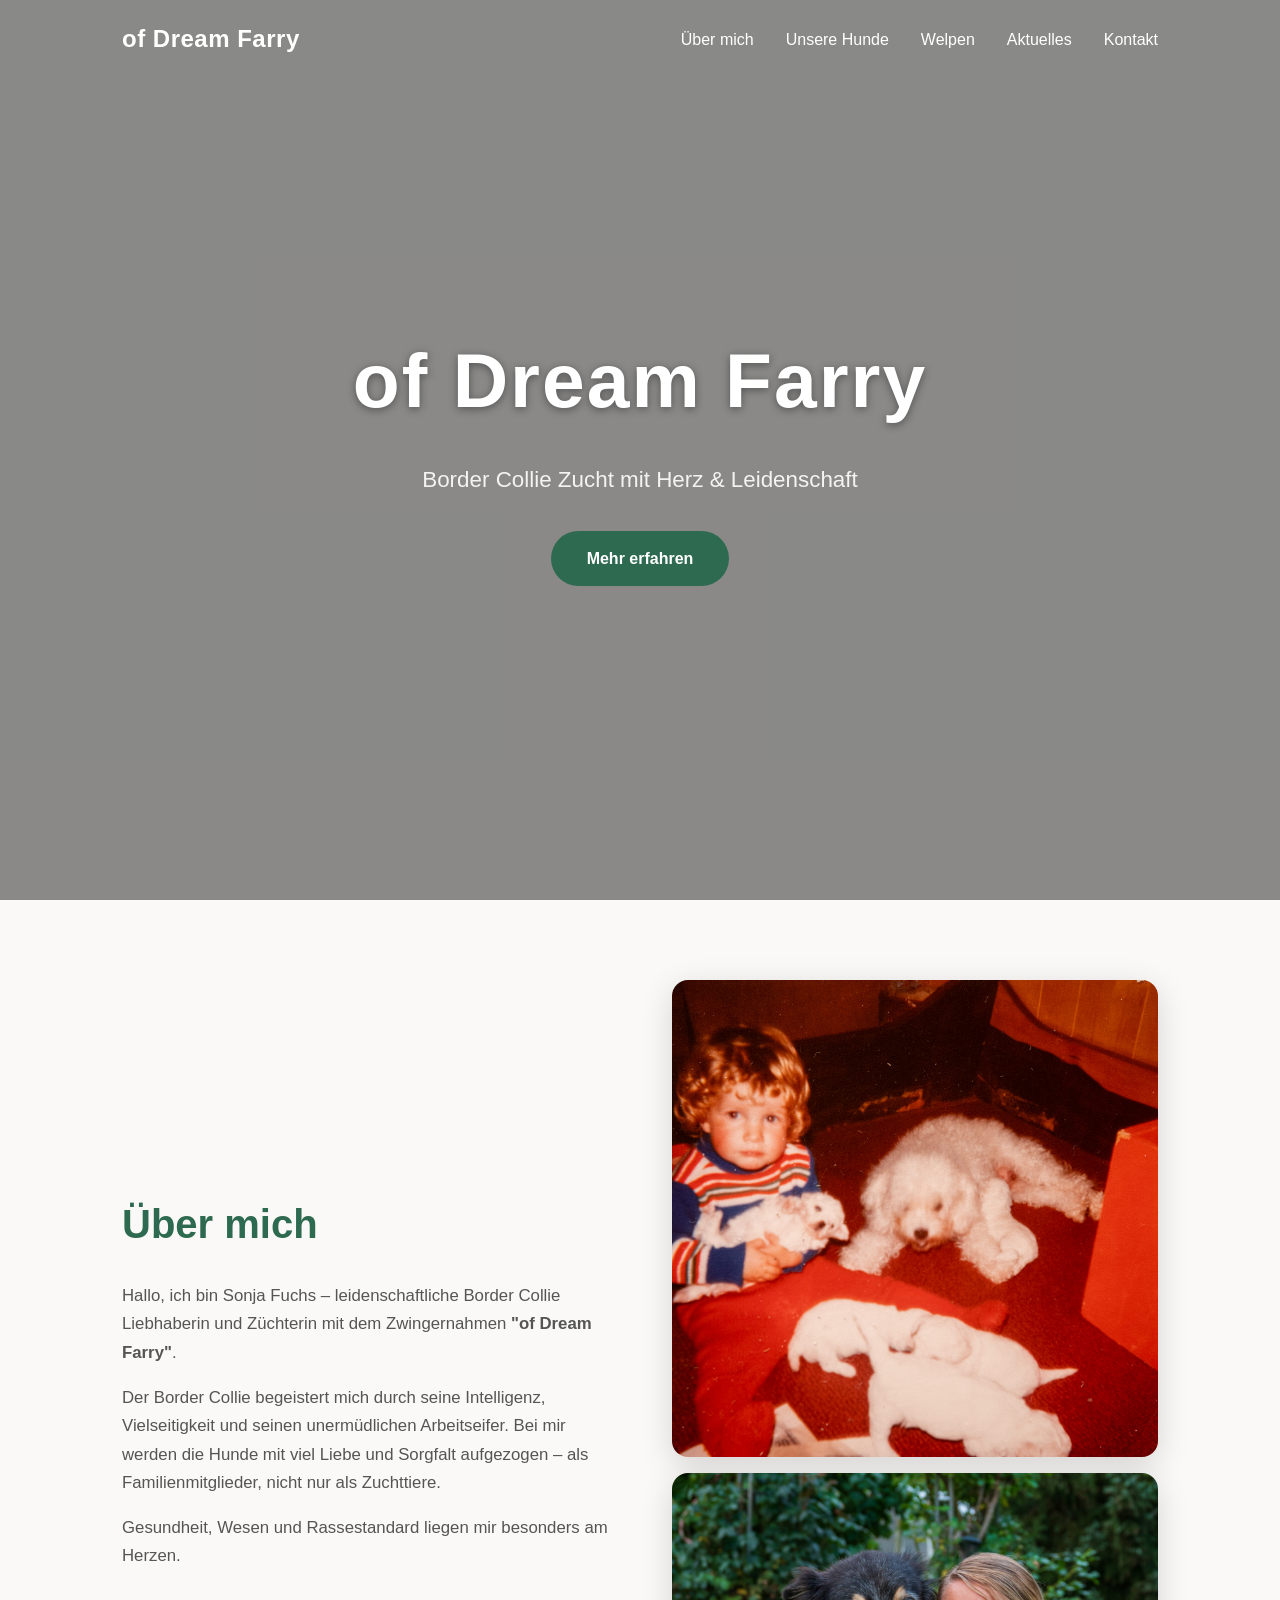
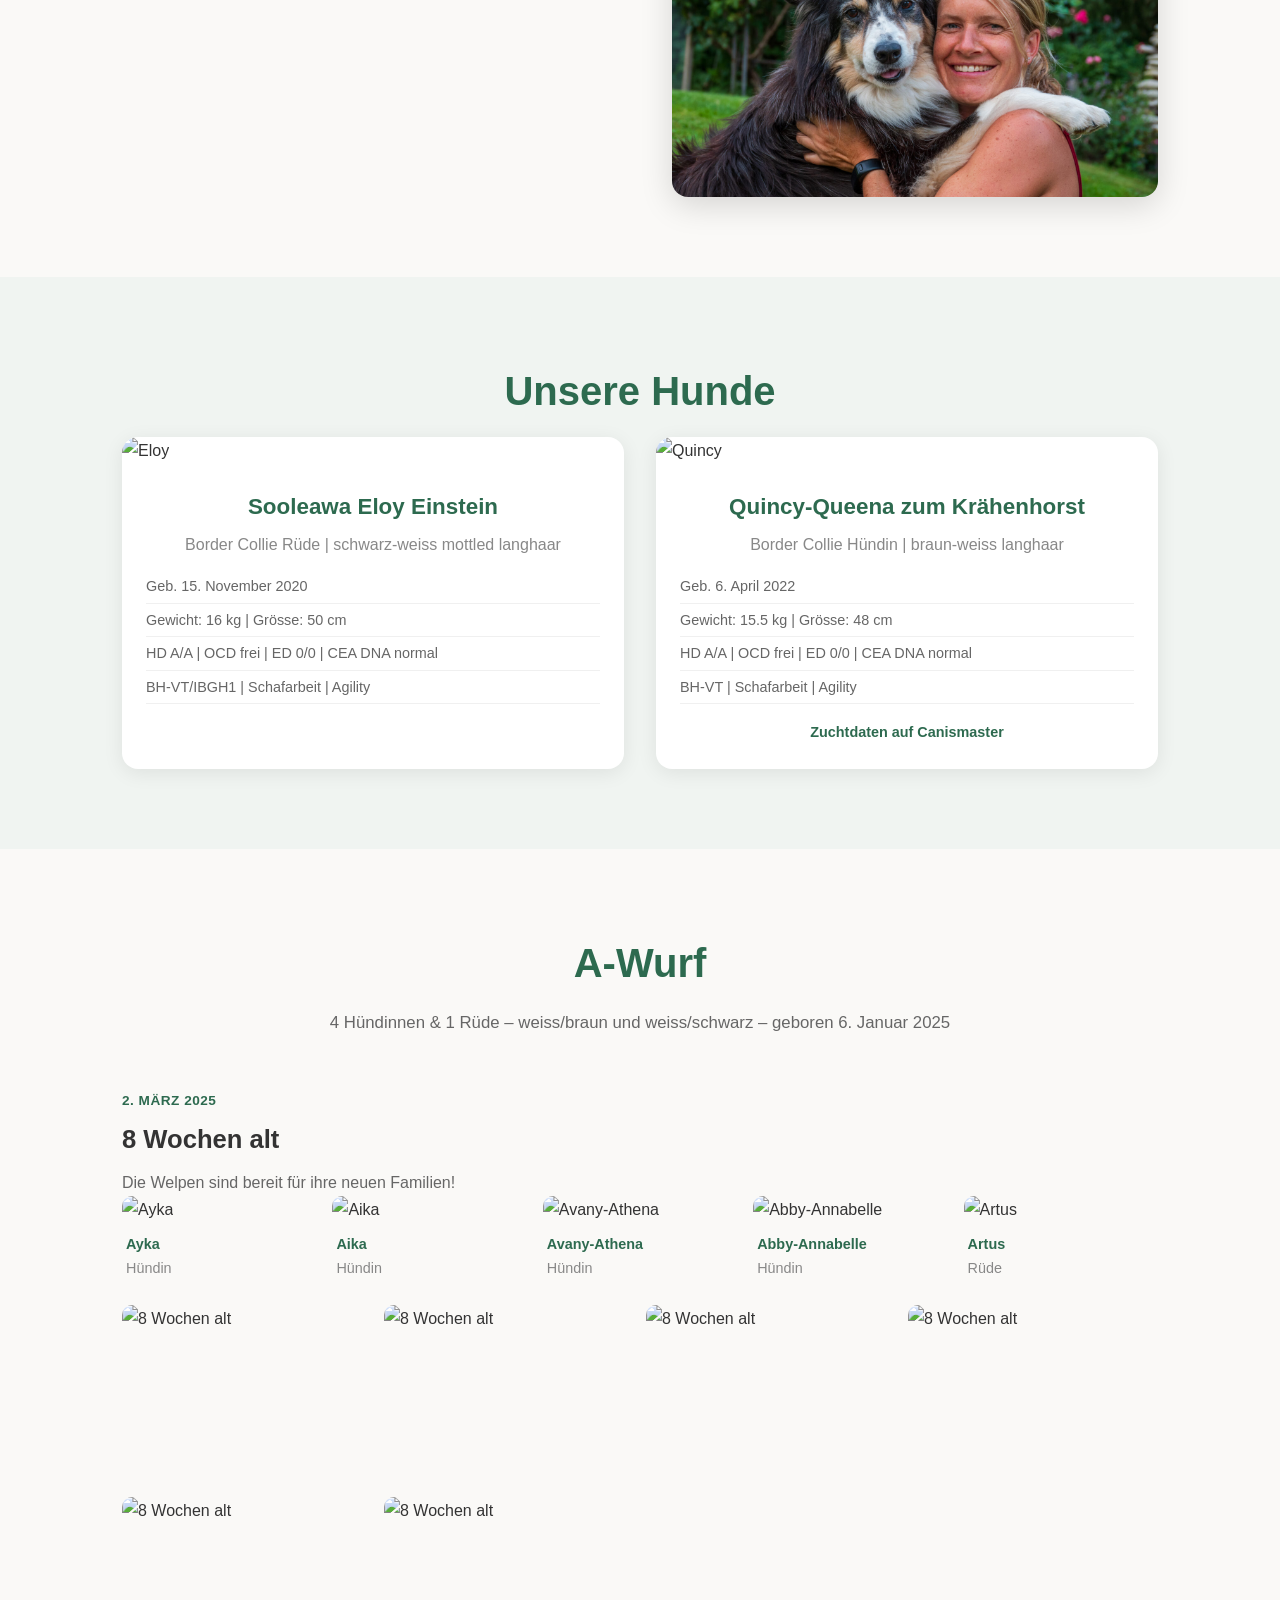
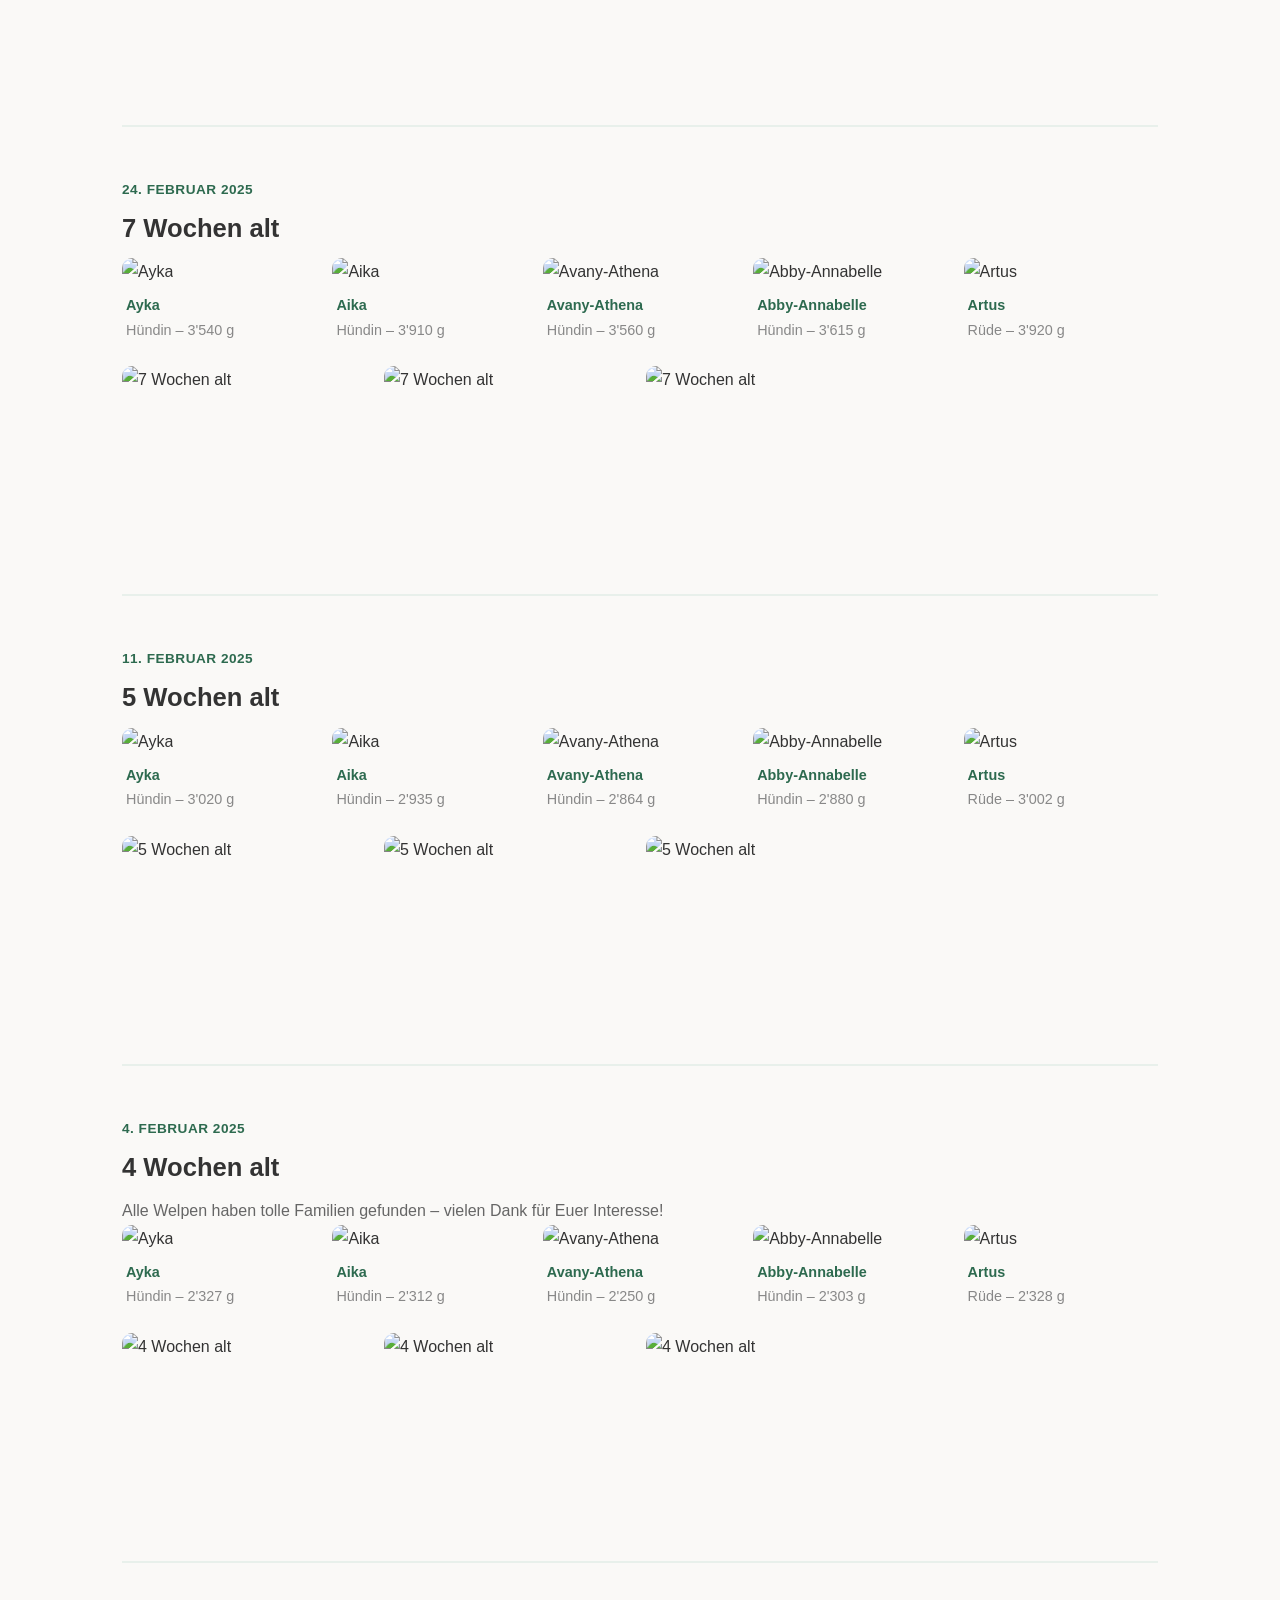
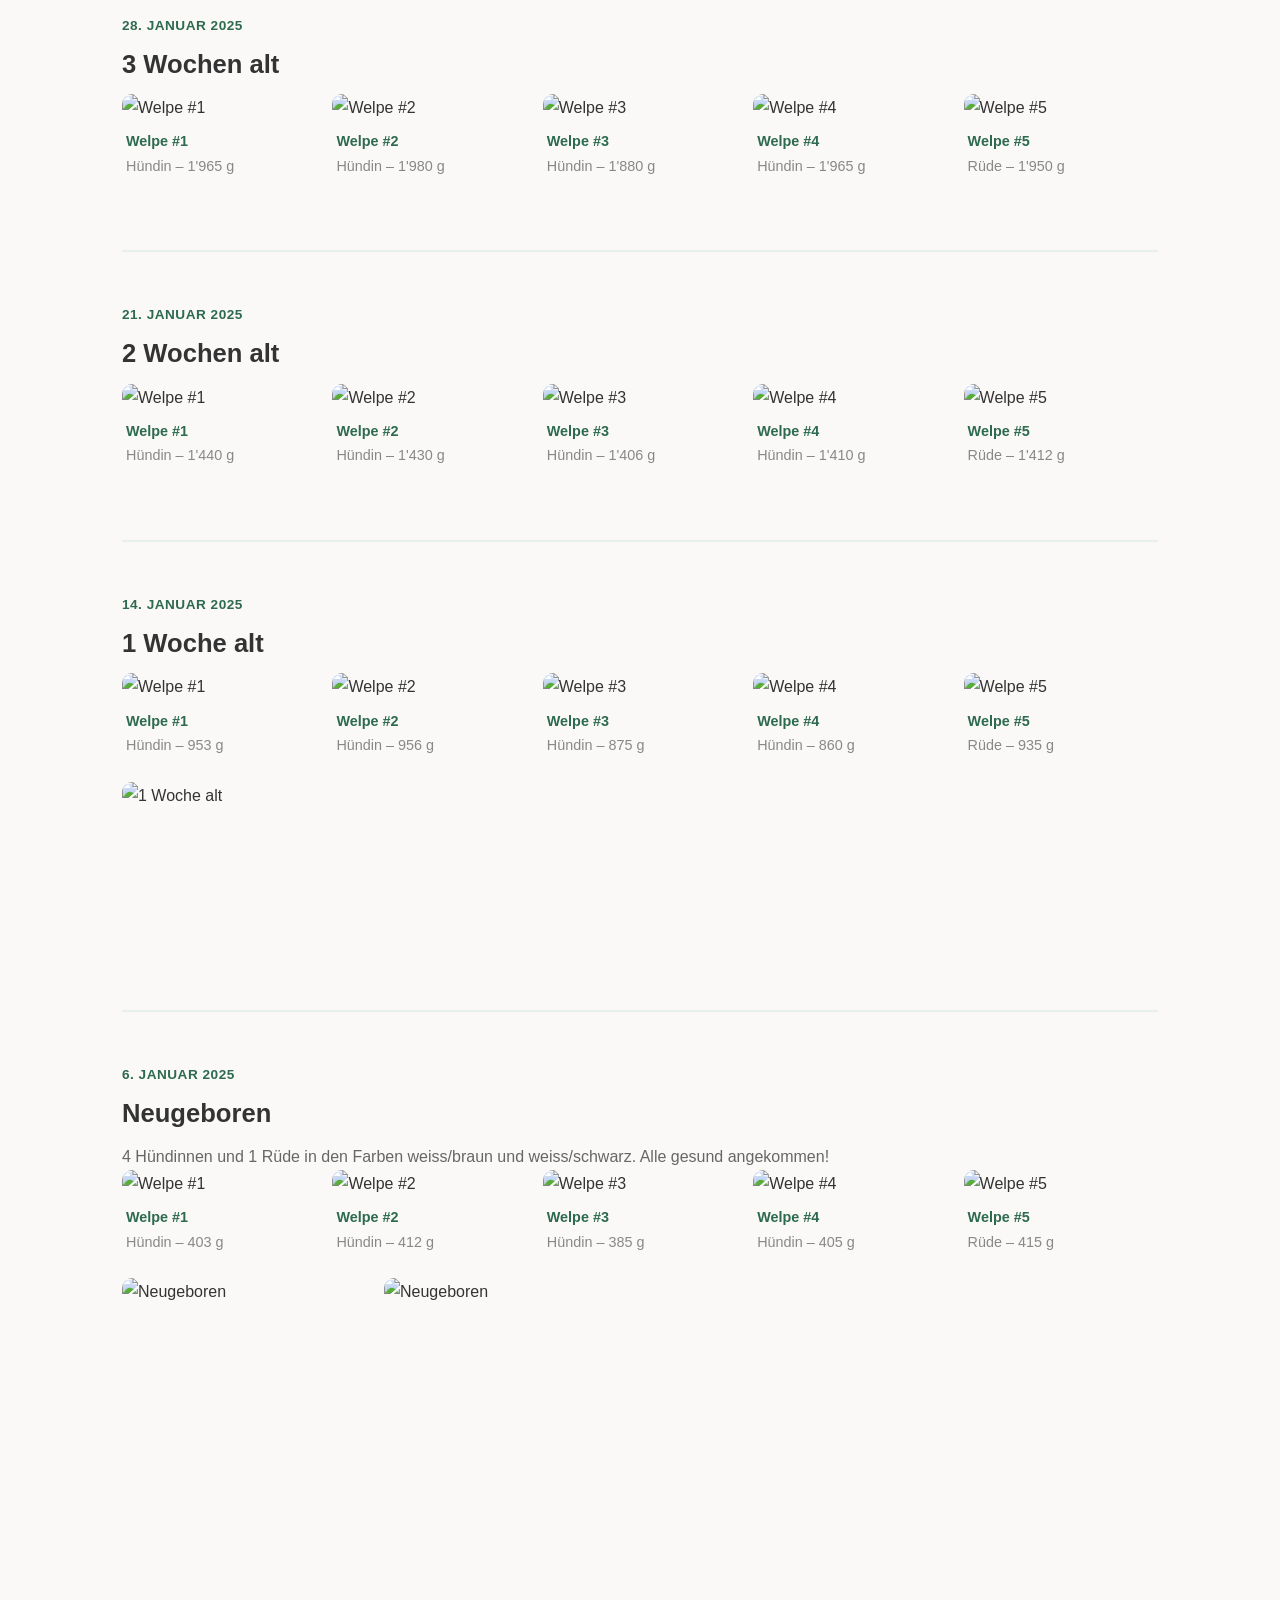
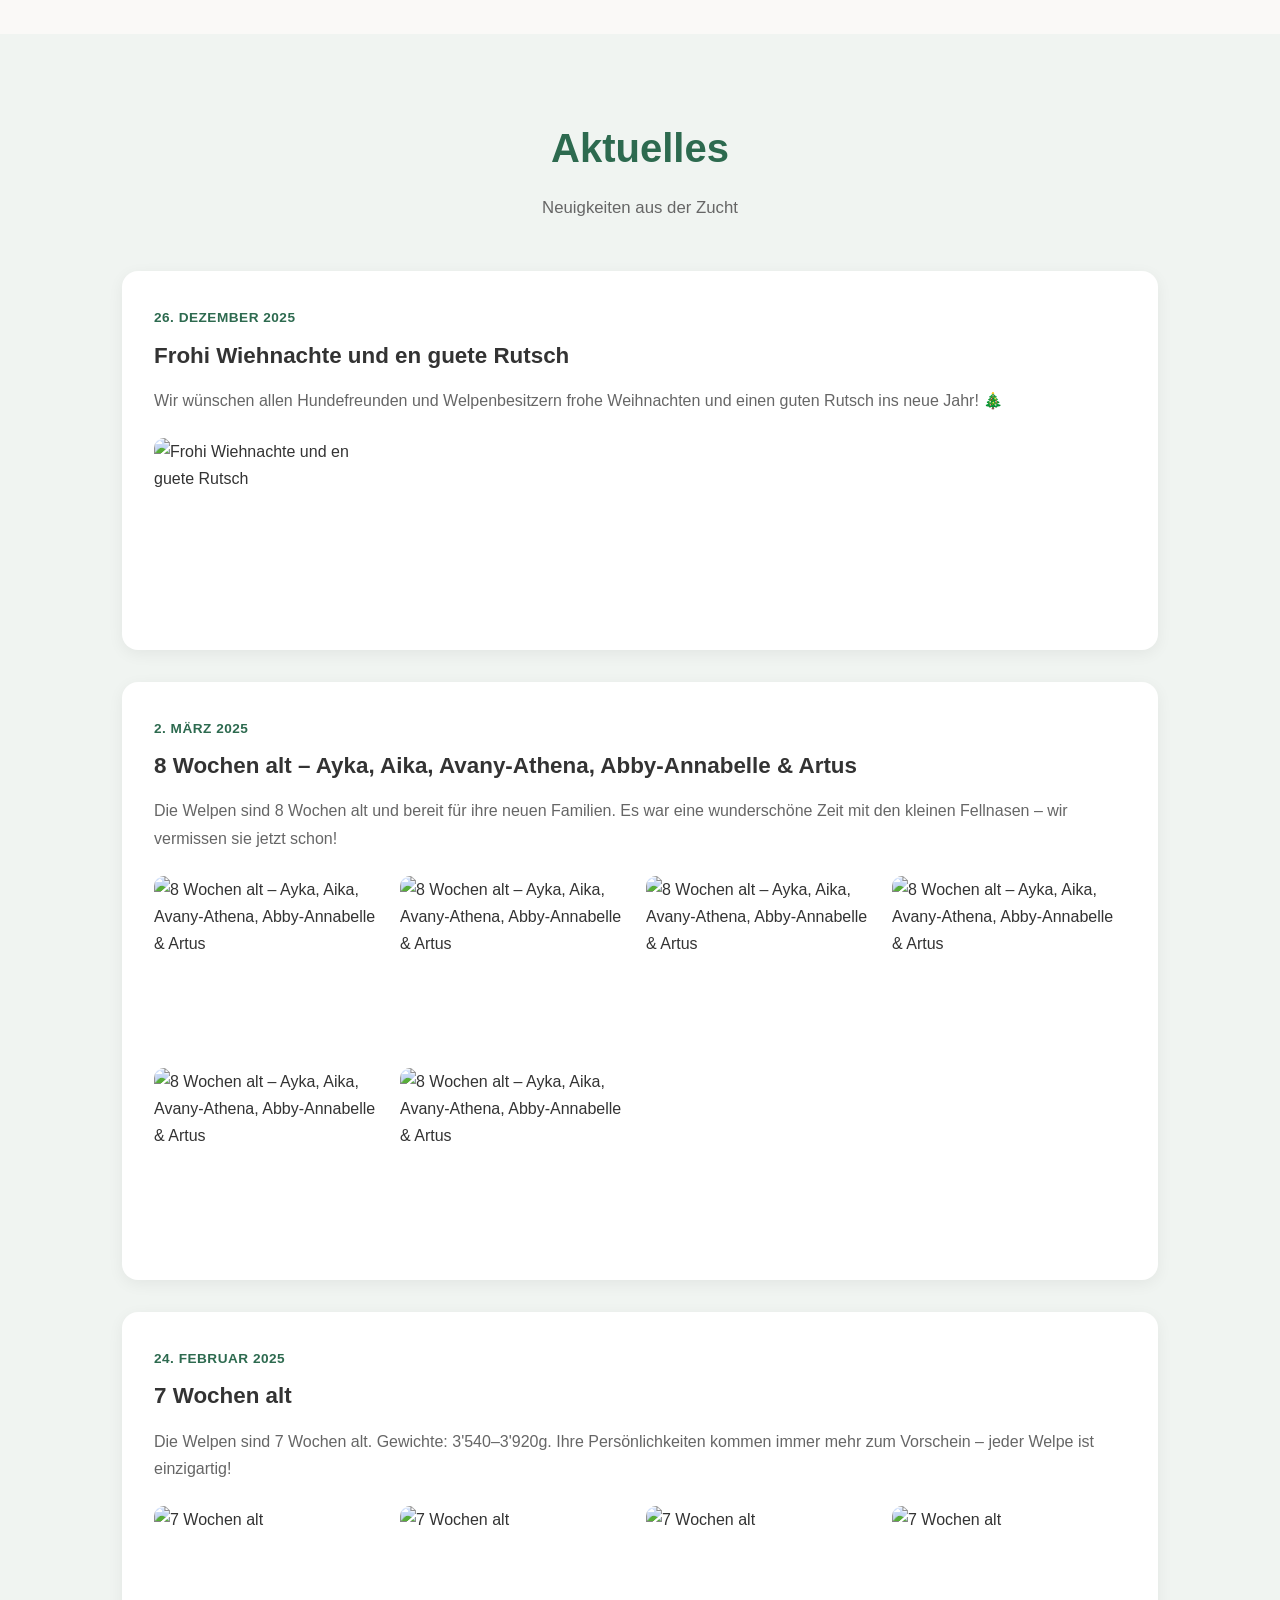
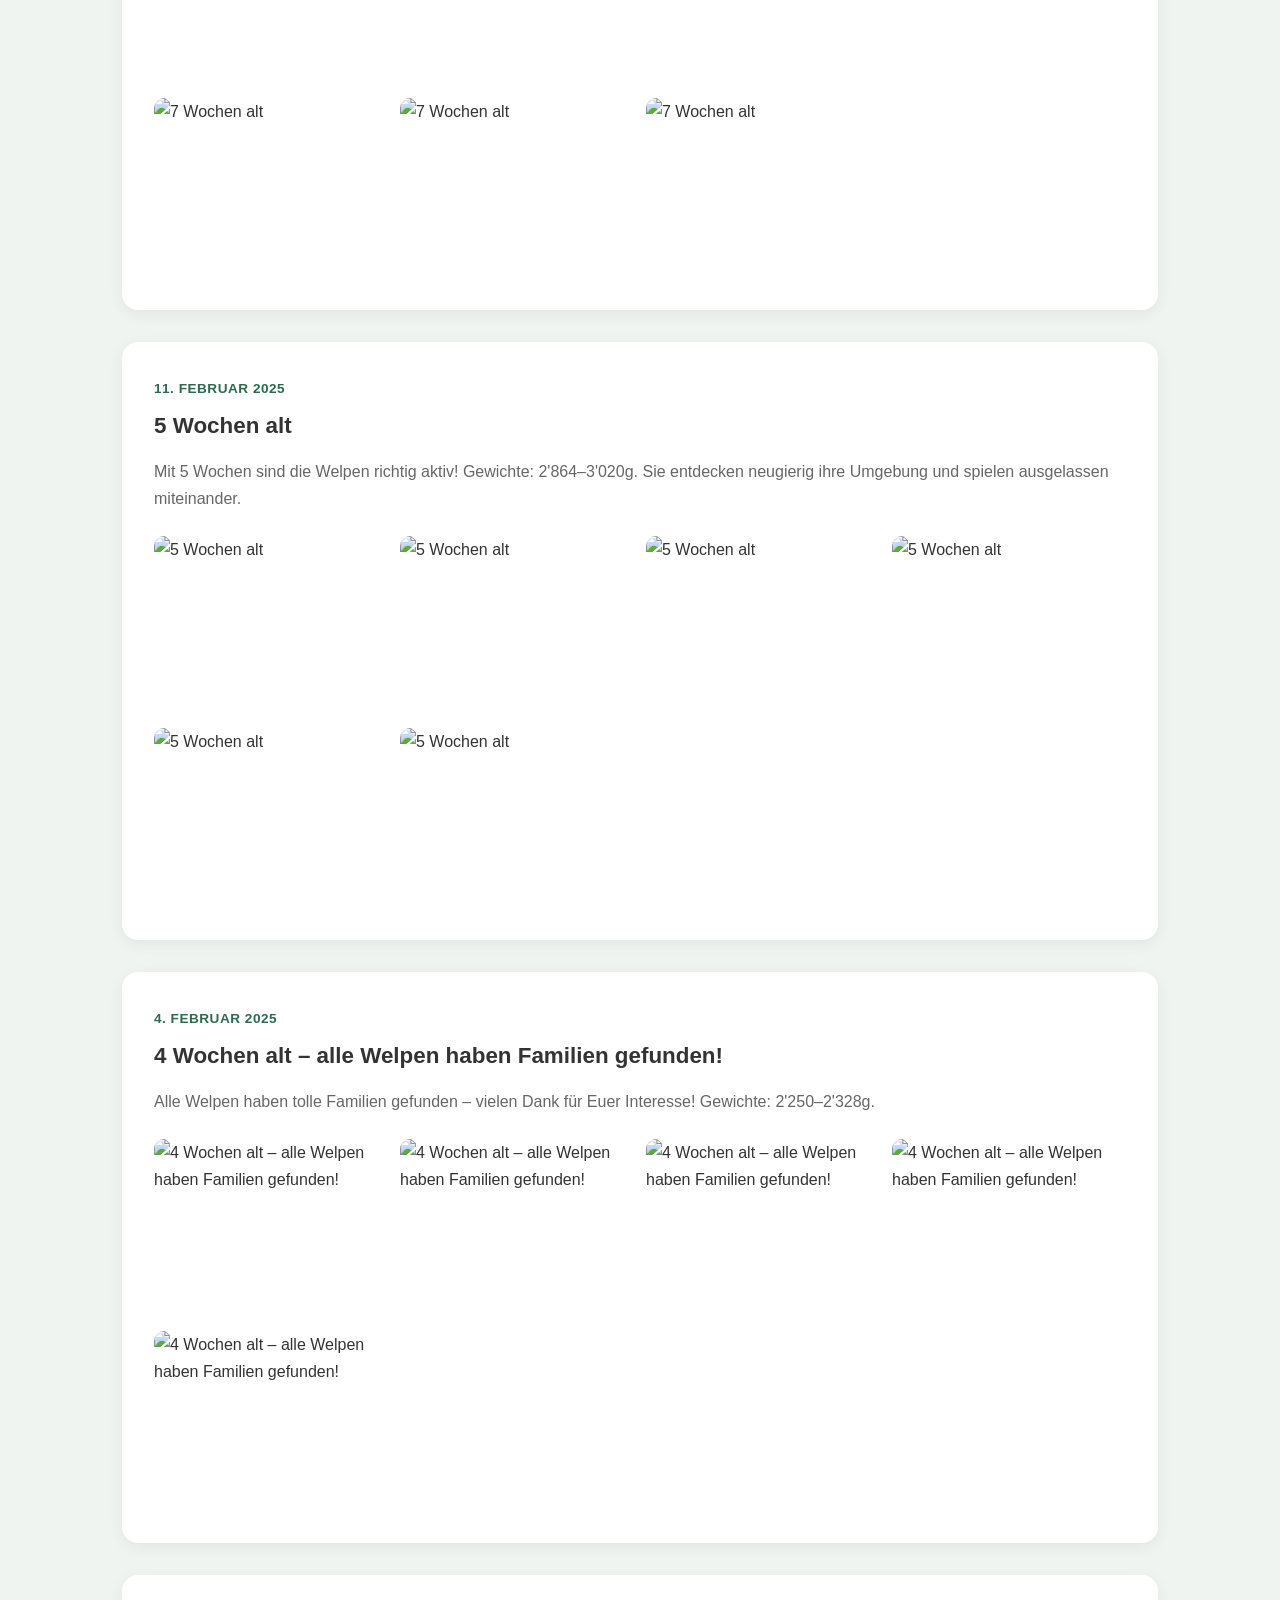
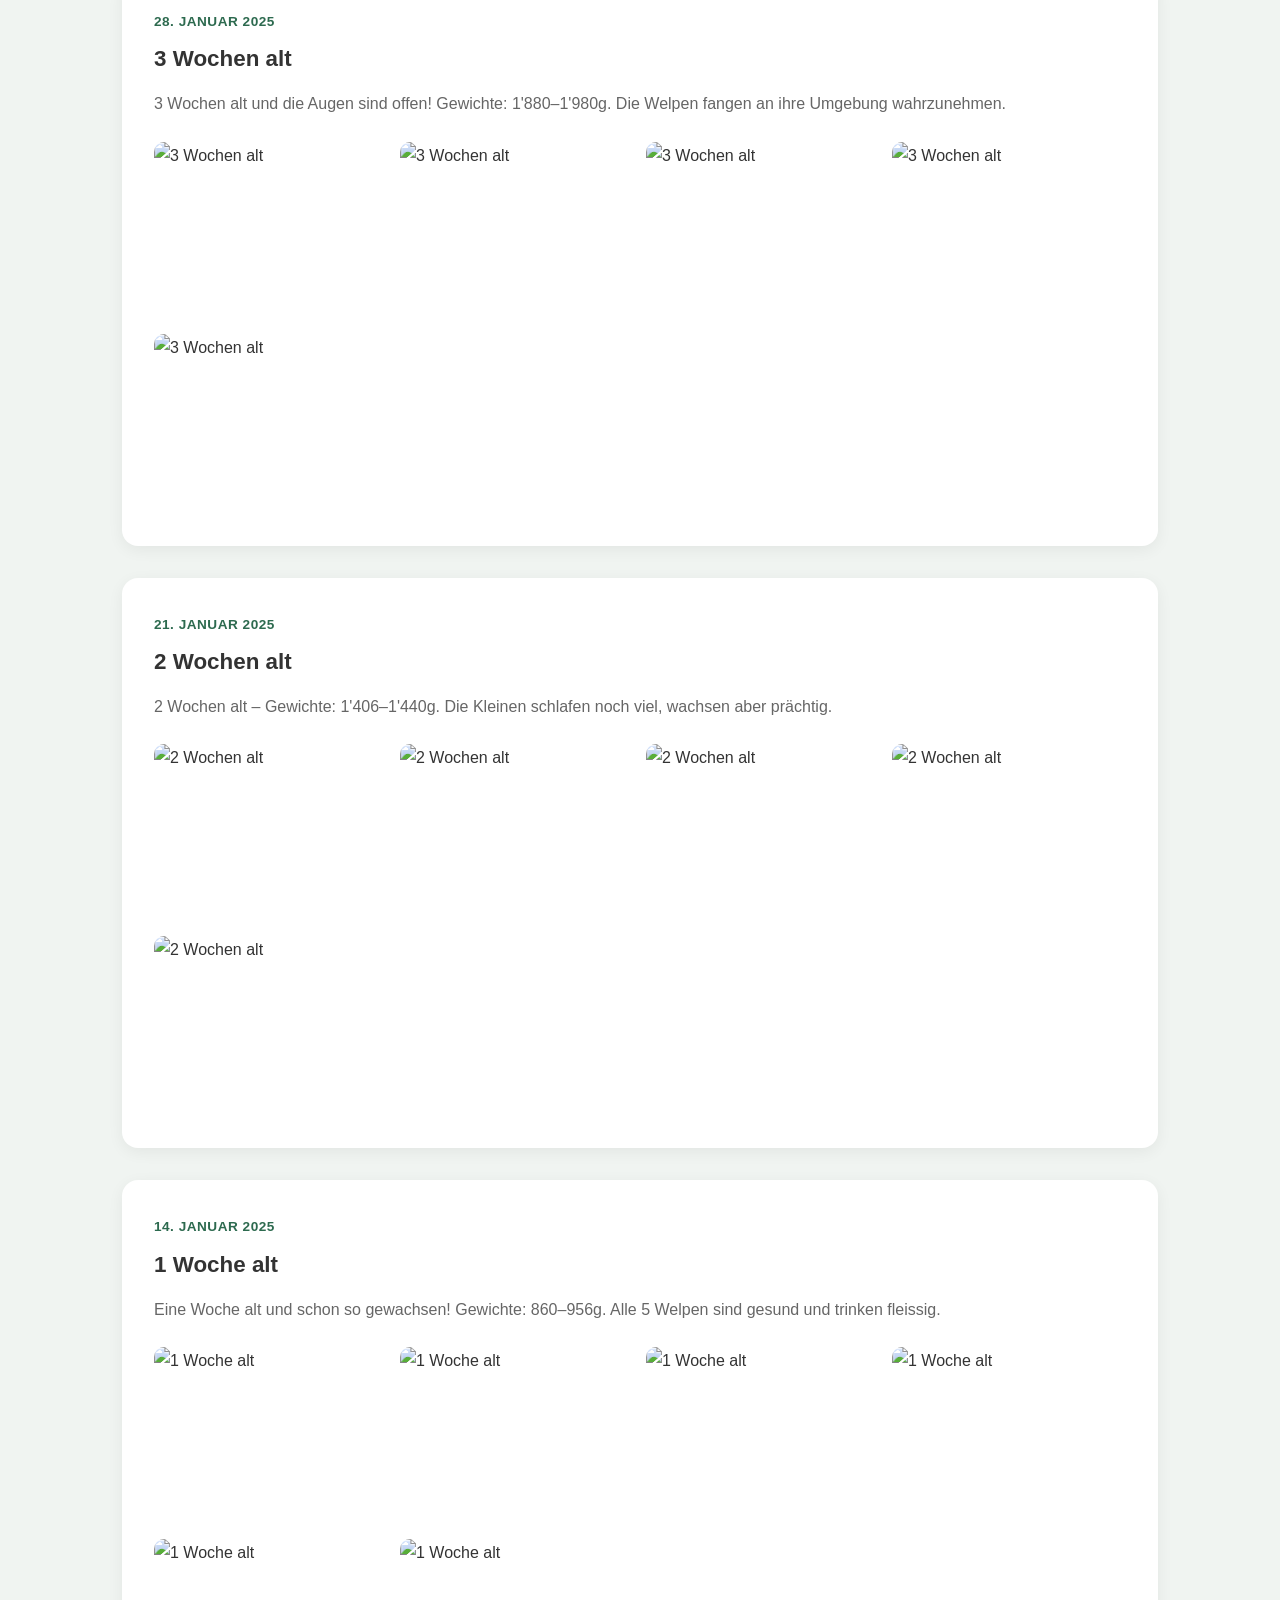
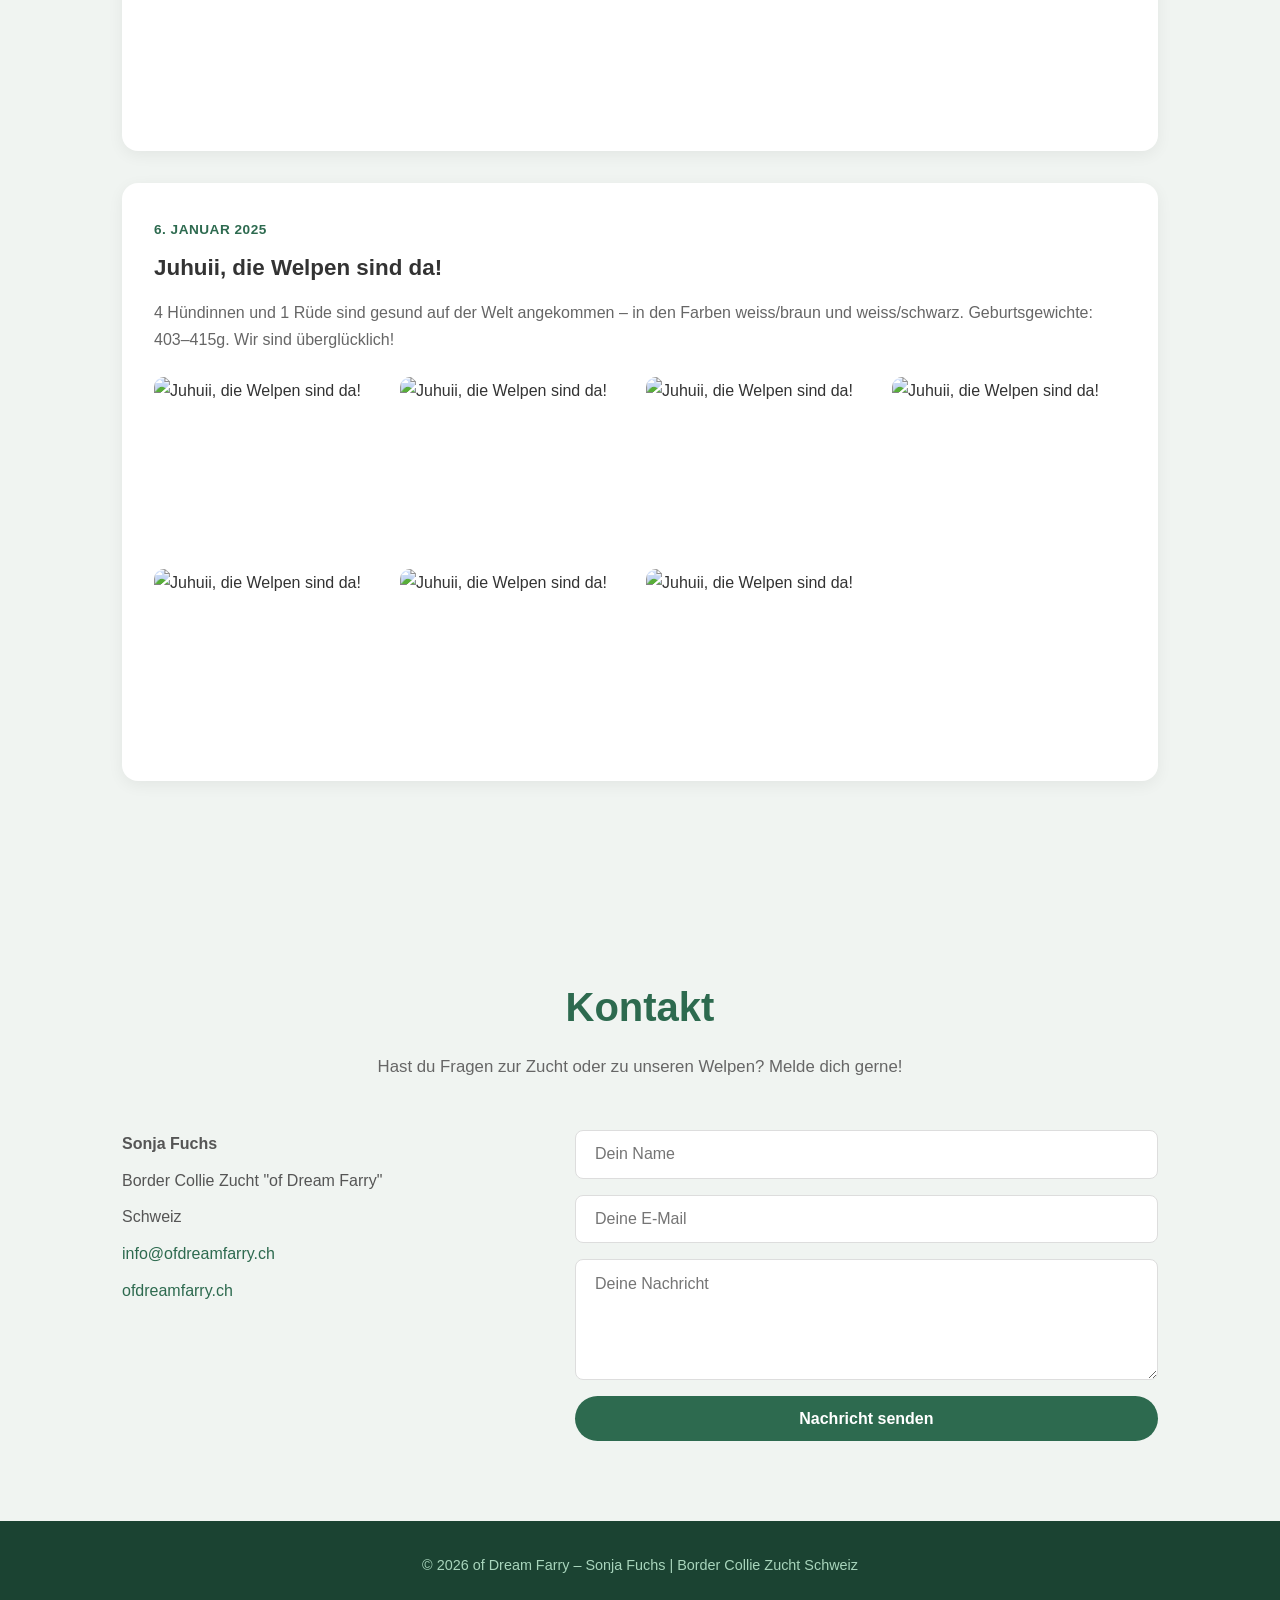
==== commit 9af6881f: "A-Wurf Wochenansicht mit Gewichten und Blog" ====
--- a/index.html
+++ b/index.html
@@ -94,71 +94,8 @@
   <section id="welpen">
     <div class="container">
       <h2 class="section-title">A-Wurf</h2>
-      <p class="section-subtitle">4 Hündinnen &amp; 1 Rüde – weiss/braun und weiss/schwarz – Januar 2025</p>
-
-      <div class="galerie">
-        <img src="https://ofdreamfarry.ch/wp-content/uploads/2025/03/DSCF3382-1024x683.jpg" alt="A-Wurf">
-        <img src="https://ofdreamfarry.ch/wp-content/uploads/2025/03/DSCF3359-1024x683.jpg" alt="A-Wurf">
-        <img src="https://ofdreamfarry.ch/wp-content/uploads/2025/03/DSCF3416-1024x683.jpg" alt="A-Wurf">
-        <img src="https://ofdreamfarry.ch/wp-content/uploads/2025/03/DSCF3377-1024x683.jpg" alt="A-Wurf">
-        <img src="https://ofdreamfarry.ch/wp-content/uploads/2025/03/DSCF3424-1024x683.jpg" alt="A-Wurf">
-        <img src="https://ofdreamfarry.ch/wp-content/uploads/2025/02/DSCF3168-1024x683.jpg" alt="A-Wurf">
-        <img src="https://ofdreamfarry.ch/wp-content/uploads/2025/02/DSCF3251_2-1024x683.jpg" alt="A-Wurf">
-        <img src="https://ofdreamfarry.ch/wp-content/uploads/2025/02/DSCF3165-1024x683.jpg" alt="A-Wurf">
-        <img src="https://ofdreamfarry.ch/wp-content/uploads/2025/02/DSCF3102-1024x683.jpg" alt="A-Wurf">
-        <img src="https://ofdreamfarry.ch/wp-content/uploads/2025/02/DSCF3131-1024x683.jpg" alt="A-Wurf">
-        <img src="https://ofdreamfarry.ch/wp-content/uploads/2025/02/DSCF3924_1-1024x683.jpg" alt="A-Wurf">
-        <img src="https://ofdreamfarry.ch/wp-content/uploads/2025/02/DSCF2879_2-1024x683.jpg" alt="A-Wurf">
-        <img src="https://ofdreamfarry.ch/wp-content/uploads/2025/02/DSCF2726_3-1024x683.jpg" alt="A-Wurf">
-        <img src="https://ofdreamfarry.ch/wp-content/uploads/2025/02/DSCF2756_4-1024x683.jpg" alt="A-Wurf">
-        <img src="https://ofdreamfarry.ch/wp-content/uploads/2025/02/DSCF2762_5-1024x683.jpg" alt="A-Wurf">
-        <img src="https://ofdreamfarry.ch/wp-content/uploads/2025/02/DSCF3686_1_Ayka-1024x683.jpg" alt="Ayka">
-        <img src="https://ofdreamfarry.ch/wp-content/uploads/2025/02/DSCF3587_4-1024x683.jpg" alt="A-Wurf">
-        <img src="https://ofdreamfarry.ch/wp-content/uploads/2025/02/DSCF3726_3_Avany-Athena-683x1024.jpg" alt="Avany &amp; Athena">
-        <img src="https://ofdreamfarry.ch/wp-content/uploads/2025/02/DSCF3696_4_Abby-Annabelle-1024x683.jpg" alt="Abby &amp; Annabelle">
-        <img src="https://ofdreamfarry.ch/wp-content/uploads/2025/02/DSCF3698_5_Arthus-1024x683.jpg" alt="Arthus">
-        <img src="https://ofdreamfarry.ch/wp-content/uploads/2025/01/3-Wochen-1-1-768x1024.jpeg" alt="3 Wochen">
-        <img src="https://ofdreamfarry.ch/wp-content/uploads/2025/01/3-Wochen-2-1-768x1024.jpeg" alt="3 Wochen">
-        <img src="https://ofdreamfarry.ch/wp-content/uploads/2025/01/3-Wochen-3-1-1024x768.jpeg" alt="3 Wochen">
-        <img src="https://ofdreamfarry.ch/wp-content/uploads/2025/01/3-Wochen-4-1-768x1024.jpeg" alt="3 Wochen">
-        <img src="https://ofdreamfarry.ch/wp-content/uploads/2025/01/3-Wochen-5-768x1024.jpeg" alt="3 Wochen">
-        <img src="https://ofdreamfarry.ch/wp-content/uploads/2025/01/WhatsApp-Image-2025-01-22-at-17.51.16-1024x577.jpeg" alt="2 Wochen">
-        <img src="https://ofdreamfarry.ch/wp-content/uploads/2025/01/WhatsApp-Image-2025-01-22-at-17.51.40-1024x577.jpeg" alt="2 Wochen">
-        <img src="https://ofdreamfarry.ch/wp-content/uploads/2025/01/WhatsApp-Image-2025-01-22-at-17.52.22-1024x577.jpeg" alt="2 Wochen">
-        <img src="https://ofdreamfarry.ch/wp-content/uploads/2025/01/WhatsApp-Image-2025-01-22-at-17.52.51-1024x577.jpeg" alt="2 Wochen">
-        <img src="https://ofdreamfarry.ch/wp-content/uploads/2025/01/WhatsApp-Image-2025-01-22-at-17.53.13-1024x577.jpeg" alt="2 Wochen">
-        <img src="https://ofdreamfarry.ch/wp-content/uploads/2025/01/DSCF2614-Kopie-1-1024x563.jpg" alt="A-Wurf">
-        <img src="https://ofdreamfarry.ch/wp-content/uploads/2025/01/DSCF2583_1-Kopie-1024x878.jpg" alt="Welpe 1">
-        <img src="https://ofdreamfarry.ch/wp-content/uploads/2025/01/DSCF2594_2-Kopie-1024x877.jpg" alt="Welpe 2">
-        <img src="https://ofdreamfarry.ch/wp-content/uploads/2025/01/DSCF2603_3-Kopie-1024x954.jpg" alt="Welpe 3">
-        <img src="https://ofdreamfarry.ch/wp-content/uploads/2025/01/DSCF2572_4-Kopie-1024x833.jpg" alt="Welpe 4">
-        <img src="https://ofdreamfarry.ch/wp-content/uploads/2025/01/DSCF2560_5-Kopie-1024x892.jpg" alt="Welpe 5">
-        <img src="https://ofdreamfarry.ch/wp-content/uploads/2025/01/DSCF2509_01-Kopie-2-683x1024.jpg" alt="A-Wurf">
-        <img src="https://ofdreamfarry.ch/wp-content/uploads/2025/01/DSCF2487_02-Kopie-2-683x1024.jpg" alt="A-Wurf">
-        <img src="https://ofdreamfarry.ch/wp-content/uploads/2025/01/DSCF2502_03-Kopie-1-683x1024.jpg" alt="A-Wurf">
-        <img src="https://ofdreamfarry.ch/wp-content/uploads/2025/01/DSCF2492_04-Kopie-1-683x1024.jpg" alt="A-Wurf">
-        <img src="https://ofdreamfarry.ch/wp-content/uploads/2025/01/DSCF2493_05-Kopie-1-683x1024.jpg" alt="A-Wurf">
-        <img src="https://ofdreamfarry.ch/wp-content/uploads/2025/01/DSCF2477-Kopie-1-1024x635.jpg" alt="A-Wurf">
-        <img src="https://ofdreamfarry.ch/wp-content/uploads/2025/01/DSCF2471-Kopie-1024x683.jpg" alt="A-Wurf">
-      </div>
-
-      <div class="wurf-updates">
-        <div class="update">
-          <span class="datum">März 2025</span>
-          <h4>8 Wochen alt</h4>
-          <p>Alle Welpen haben tolle neue Familien gefunden. 🐾</p>
-        </div>
-        <div class="update">
-          <span class="datum">Januar 2025</span>
-          <h4>Juhuii, die Welpen sind da!</h4>
-          <p>4 Hündinnen und 1 Rüde sind gesund auf der Welt angekommen.</p>
-        </div>
-        <div class="update">
-          <span class="datum">Januar 2025</span>
-          <h4>Wir erwarten Welpen</h4>
-          <p>Wir freuen uns auf einen neuen Wurf und sind gespannt auf die kleinen Fellnasen.</p>
-        </div>
-      </div>
+      <p class="section-subtitle">4 Hündinnen &amp; 1 Rüde – weiss/braun und weiss/schwarz – geboren 6. Januar 2025</p>
+      <div id="awurf-container"></div>
     </div>
   </section>
 
@@ -213,6 +150,37 @@
     function closeMenu() {
       document.getElementById('nav-menu').classList.remove('open');
     }
+
+    // A-Wurf laden
+    fetch('awurf.json')
+      .then(r => r.json())
+      .then(wochen => {
+        const container = document.getElementById('awurf-container');
+        container.innerHTML = wochen.map(woche => `
+          <div class="woche-block">
+            <div class="woche-header">
+              <span class="woche-datum">${woche.datum}</span>
+              <h3 class="woche-titel">${woche.alter}</h3>
+              ${woche.text ? `<p class="woche-text">${woche.text}</p>` : ''}
+            </div>
+            <div class="welpen-grid">
+              ${woche.welpen.map(w => `
+                <div class="welpe-karte">
+                  <img src="${w.bild}" alt="${w.name}">
+                  <div class="welpe-info">
+                    <strong>${w.name}</strong>
+                    <span>${w.geschlecht}${w.gewicht ? ' – ' + w.gewicht : ''}</span>
+                  </div>
+                </div>
+              `).join('')}
+            </div>
+            ${woche.gruppenbilder.length ? `
+              <div class="gruppen-galerie">
+                ${woche.gruppenbilder.map(b => `<img src="${b}" alt="${woche.alter}">`).join('')}
+              </div>` : ''}
+          </div>
+        `).join('');
+      });
 
     // Blog laden
     fetch('blog.json')
--- a/style.css
+++ b/style.css
@@ -372,6 +372,78 @@
   border-color: #2d6a4f;
 }
 
+/* ===== A-WURF ===== */
+.woche-block {
+  margin-bottom: 3rem;
+  padding-bottom: 3rem;
+  border-bottom: 2px solid #e8f0eb;
+}
+
+.woche-block:last-child {
+  border-bottom: none;
+}
+
+.woche-datum {
+  font-size: 0.85rem;
+  color: #2d6a4f;
+  font-weight: 600;
+  text-transform: uppercase;
+  letter-spacing: 0.5px;
+}
+
+.woche-titel {
+  font-size: 1.6rem;
+  color: #333;
+  margin: 0.3rem 0 0.5rem;
+}
+
+.woche-text {
+  color: #666;
+}
+
+.welpen-grid {
+  display: grid;
+  grid-template-columns: repeat(auto-fill, minmax(180px, 1fr));
+  gap: 1rem;
+  margin-bottom: 1rem;
+}
+
+.welpe-karte img {
+  width: 100%;
+  height: 200px;
+  object-fit: cover;
+  border-radius: 10px;
+}
+
+.welpe-info {
+  padding: 0.5rem 0.25rem;
+  display: flex;
+  flex-direction: column;
+  font-size: 0.9rem;
+}
+
+.welpe-info strong {
+  color: #2d6a4f;
+}
+
+.welpe-info span {
+  color: #888;
+}
+
+.gruppen-galerie {
+  display: grid;
+  grid-template-columns: repeat(auto-fill, minmax(220px, 1fr));
+  gap: 0.75rem;
+  margin-top: 1rem;
+}
+
+.gruppen-galerie img {
+  width: 100%;
+  height: 180px;
+  object-fit: cover;
+  border-radius: 10px;
+}
+
 /* ===== BLOG ===== */
 .blog-post {
   background: #fff;
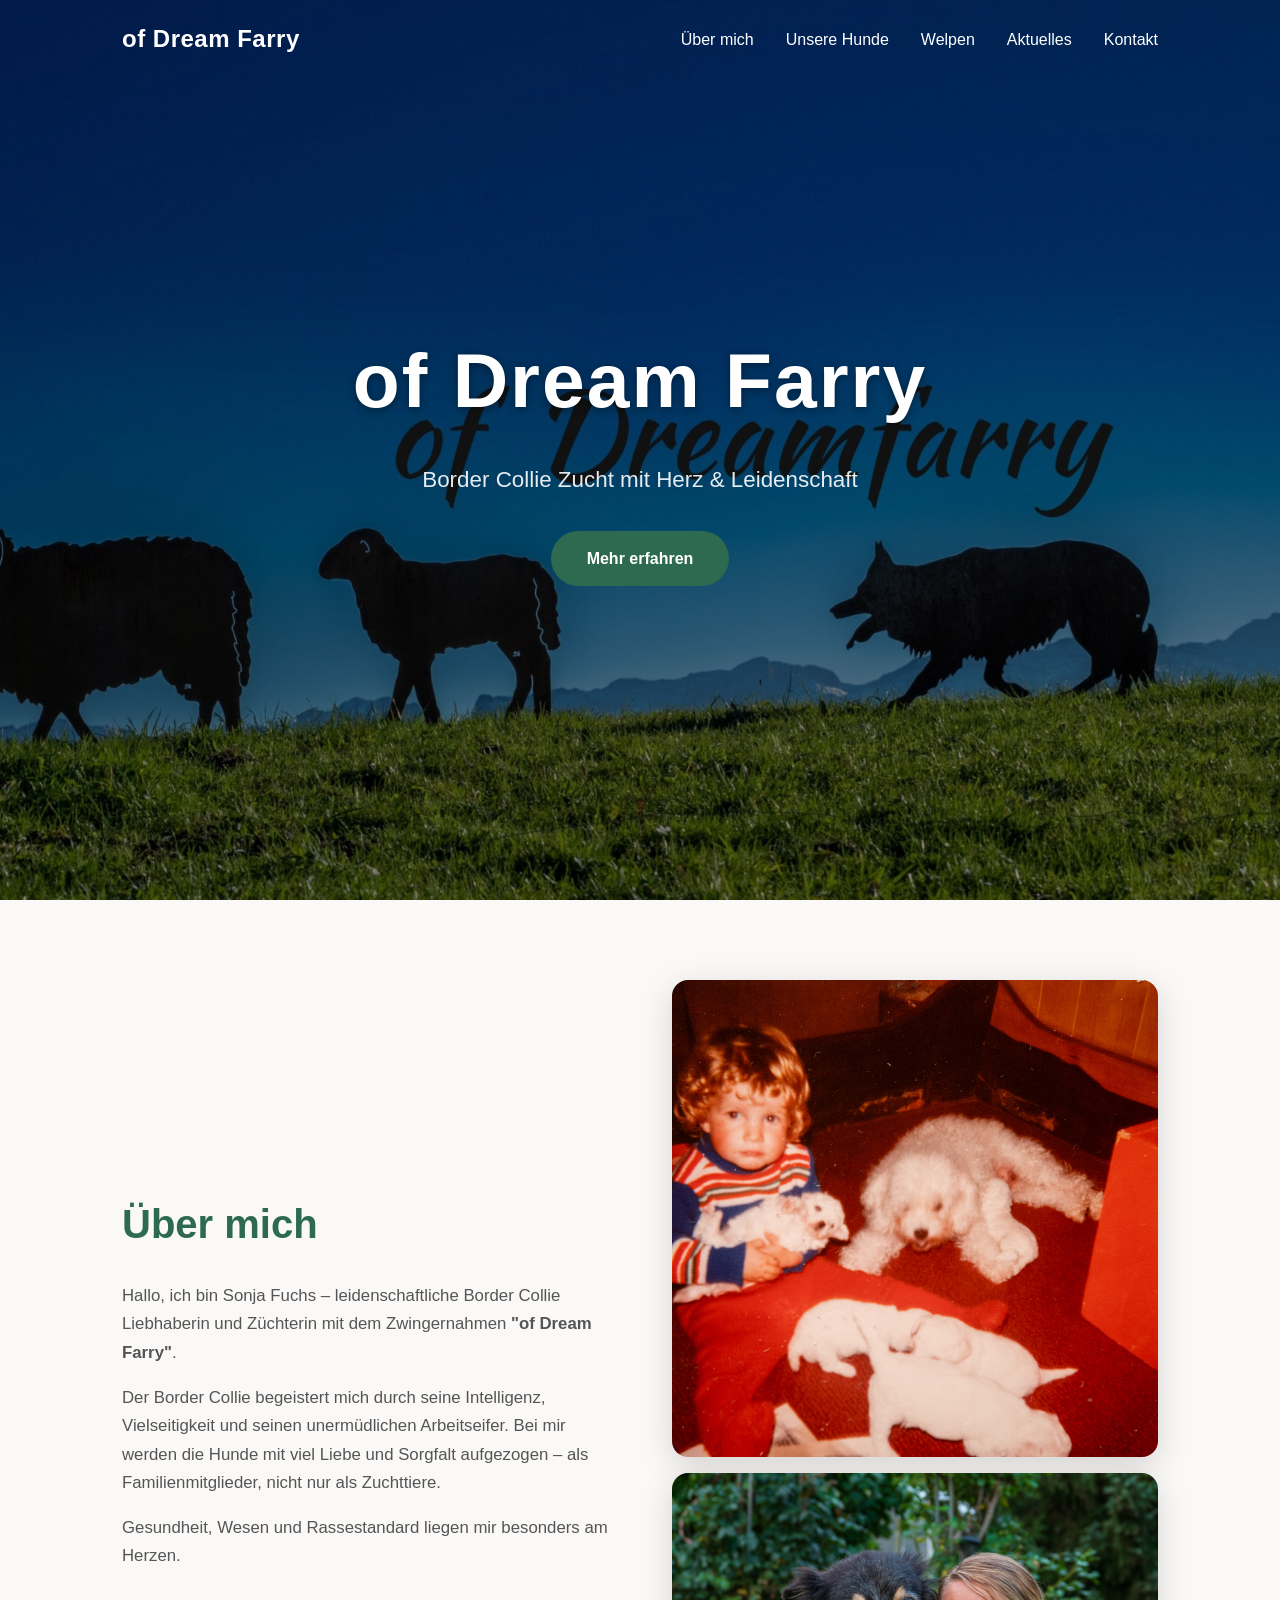
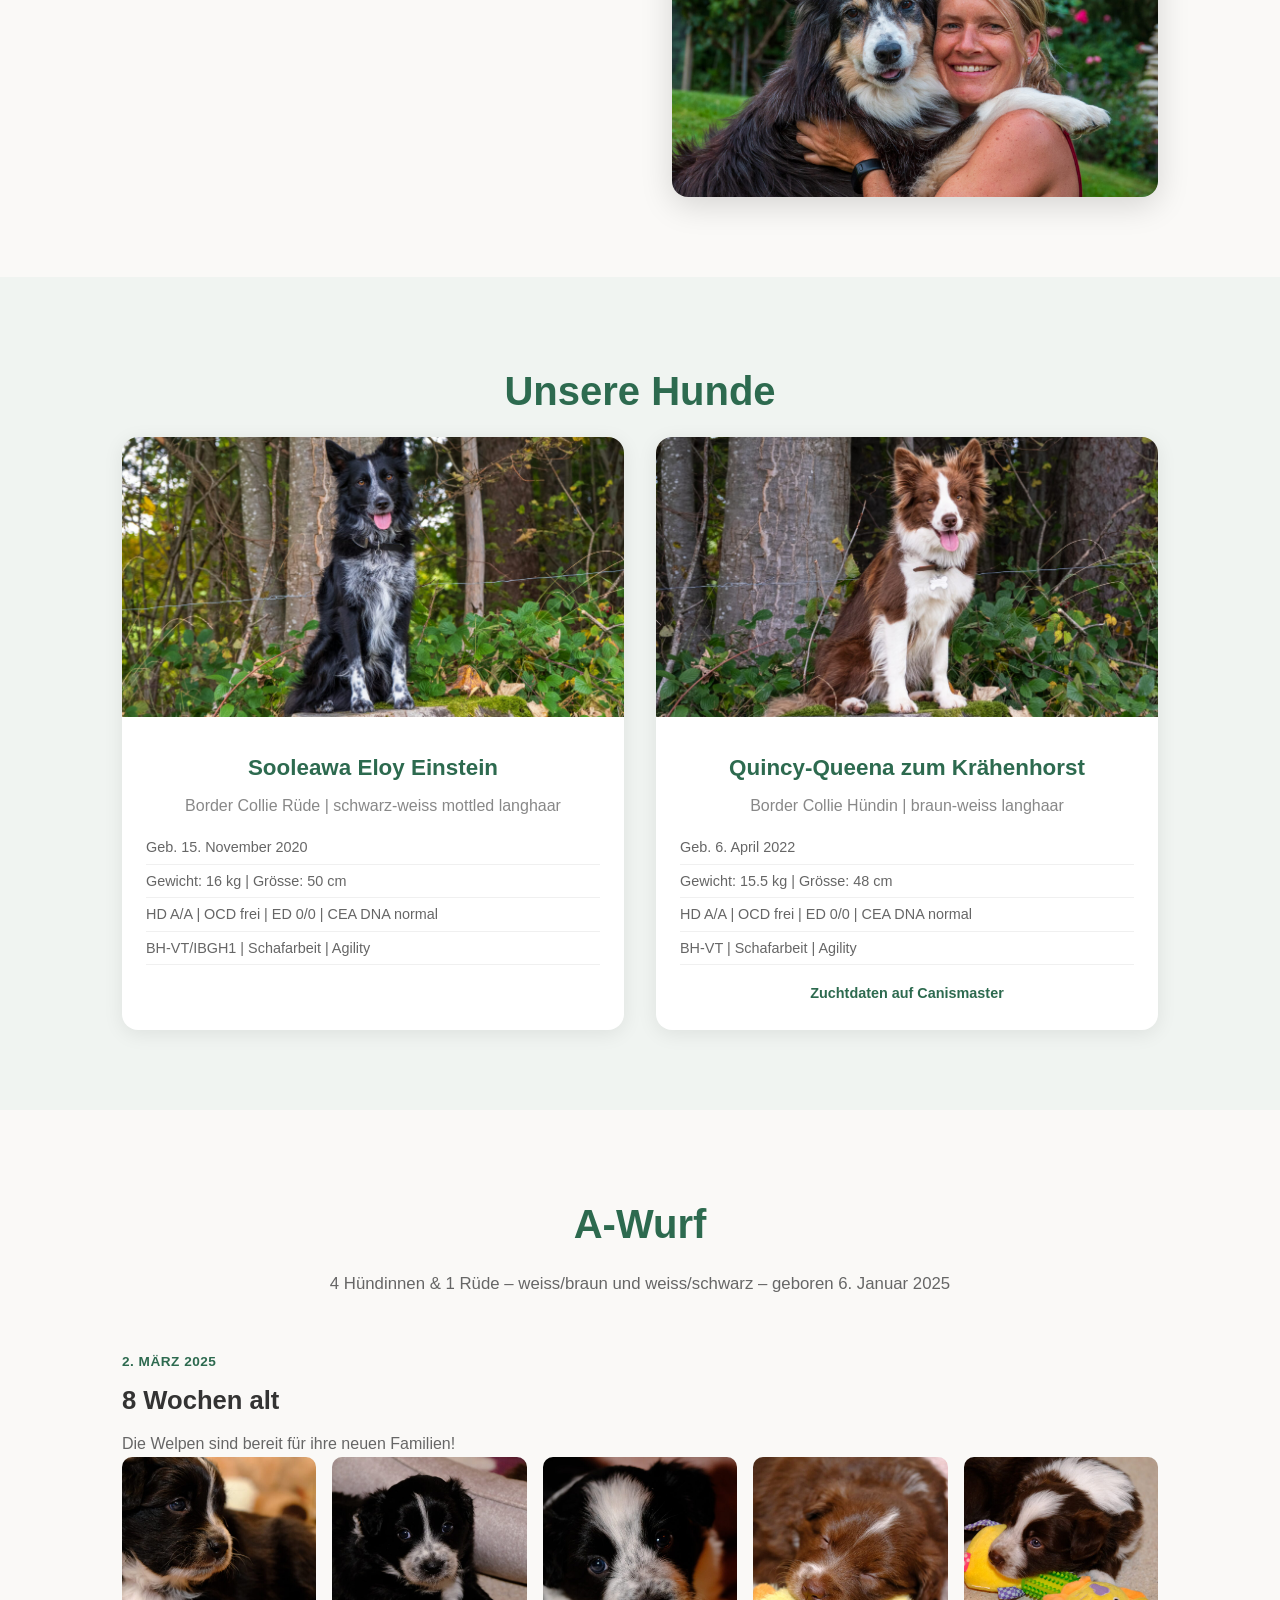
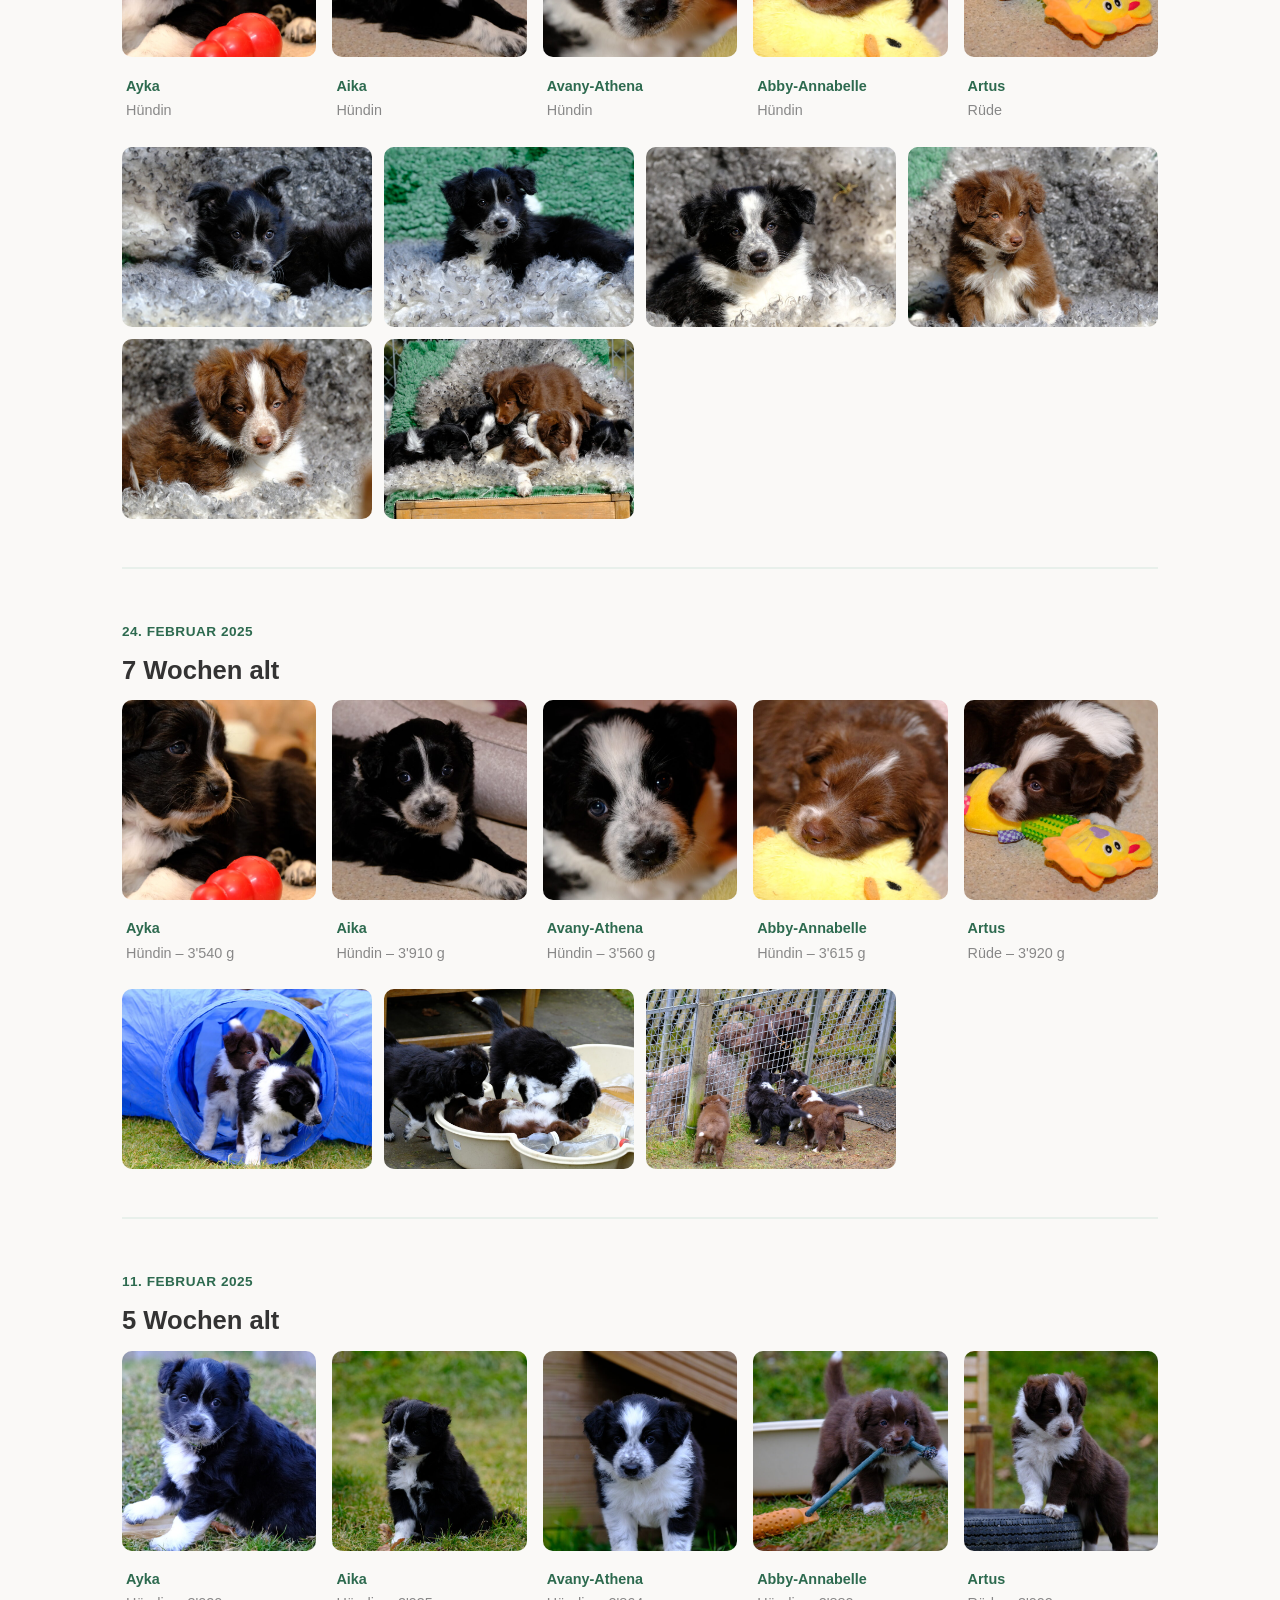
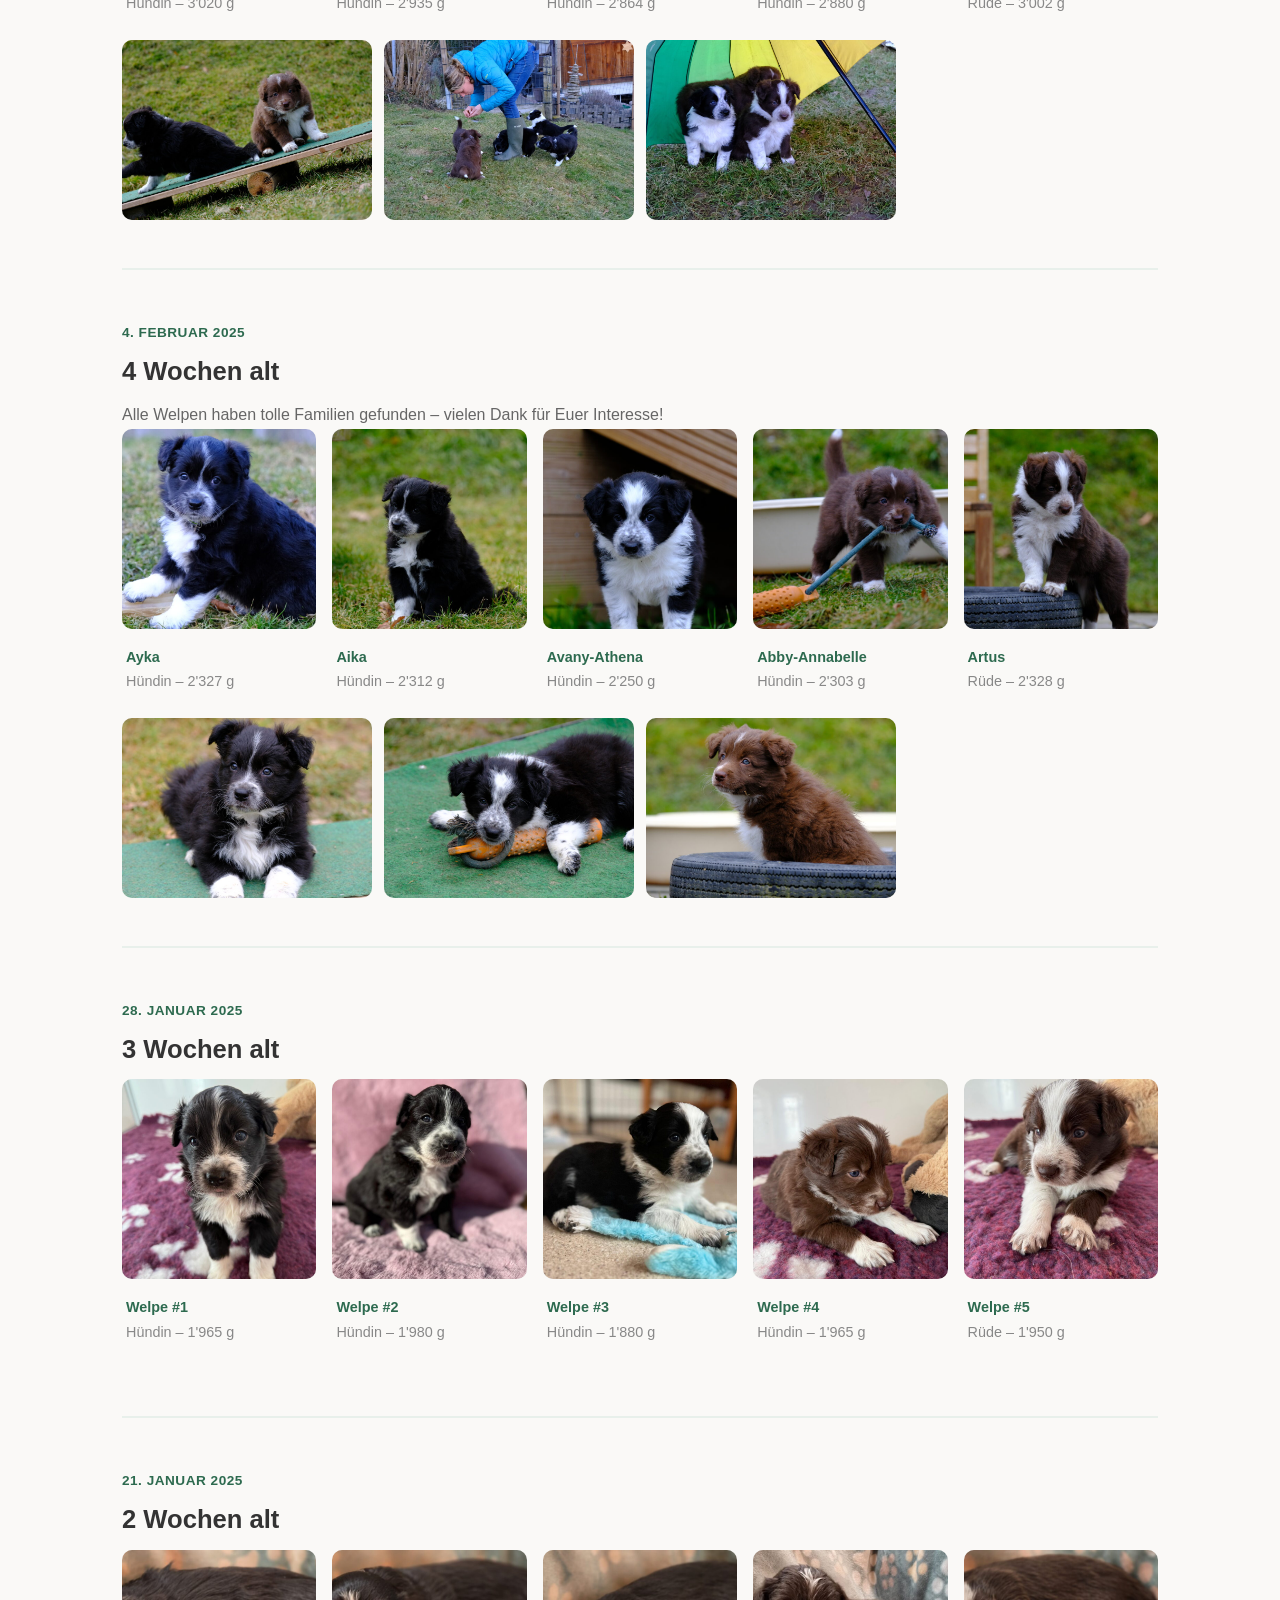
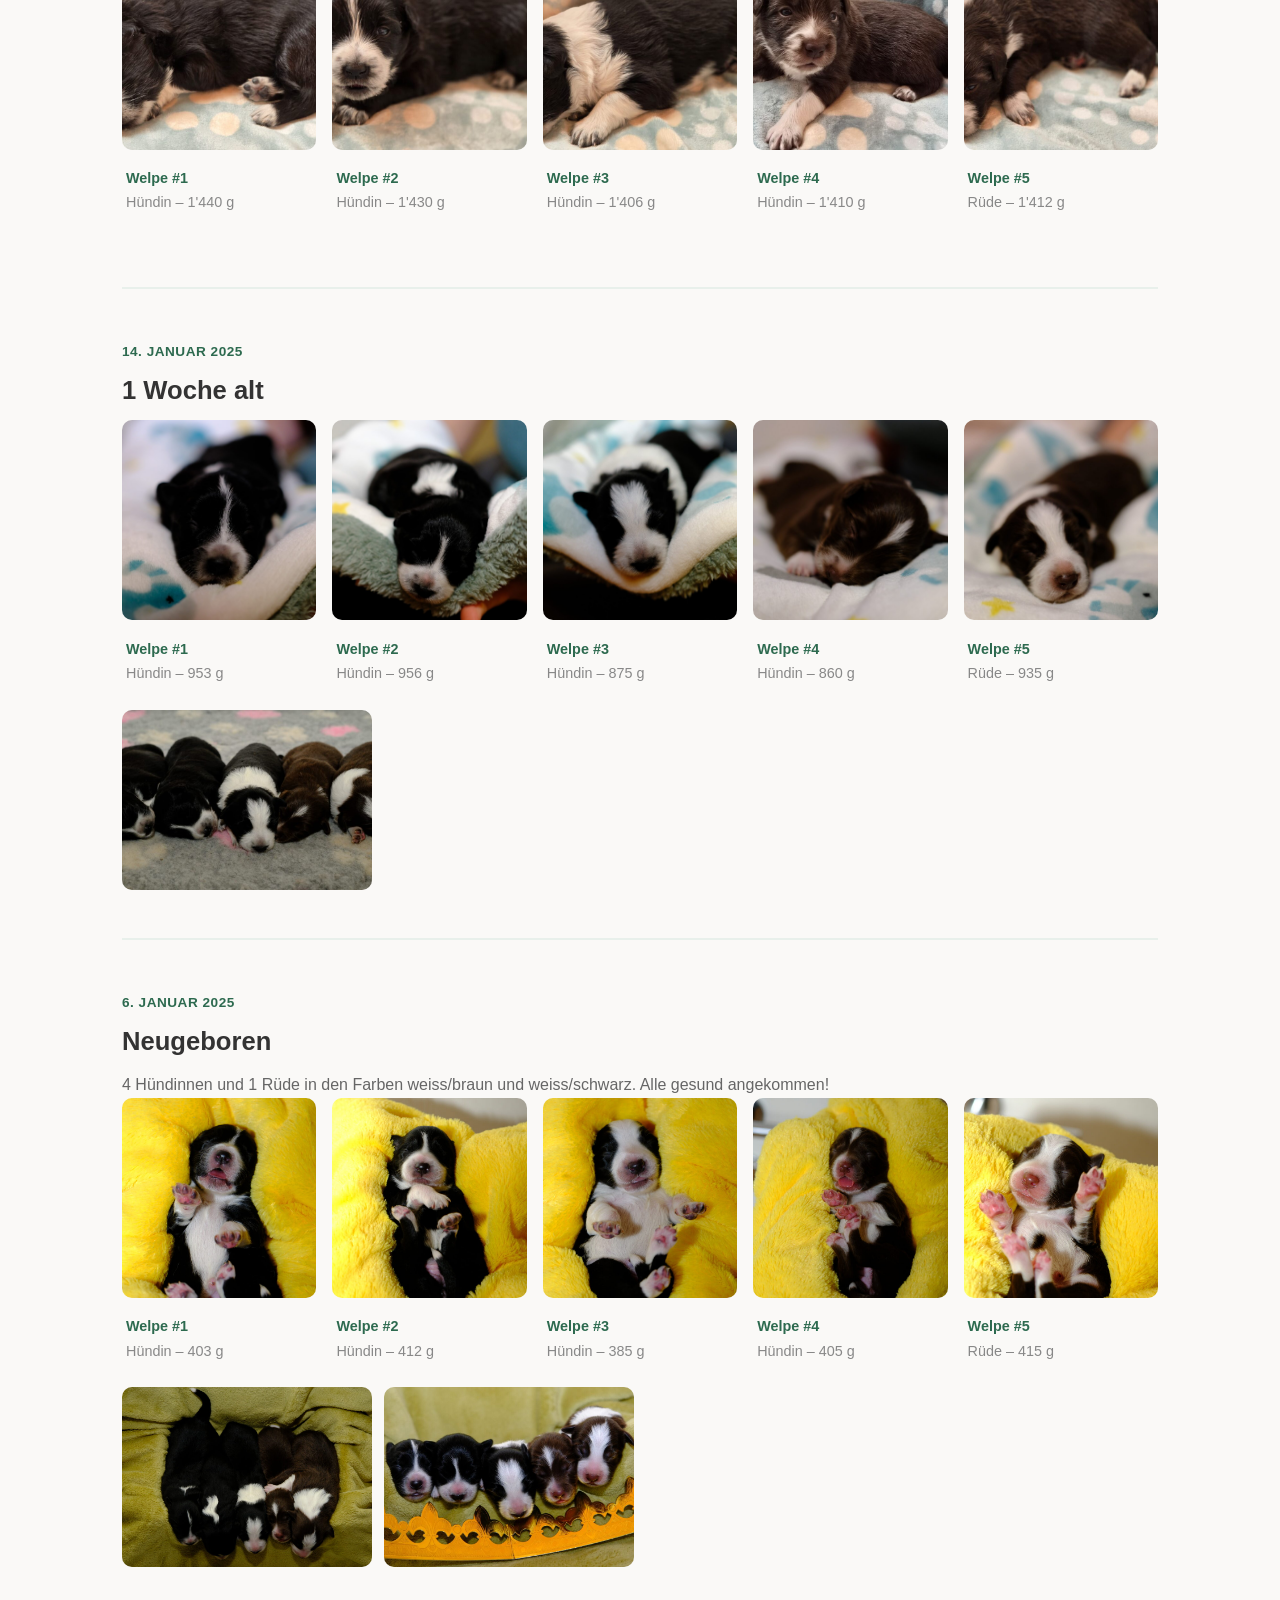
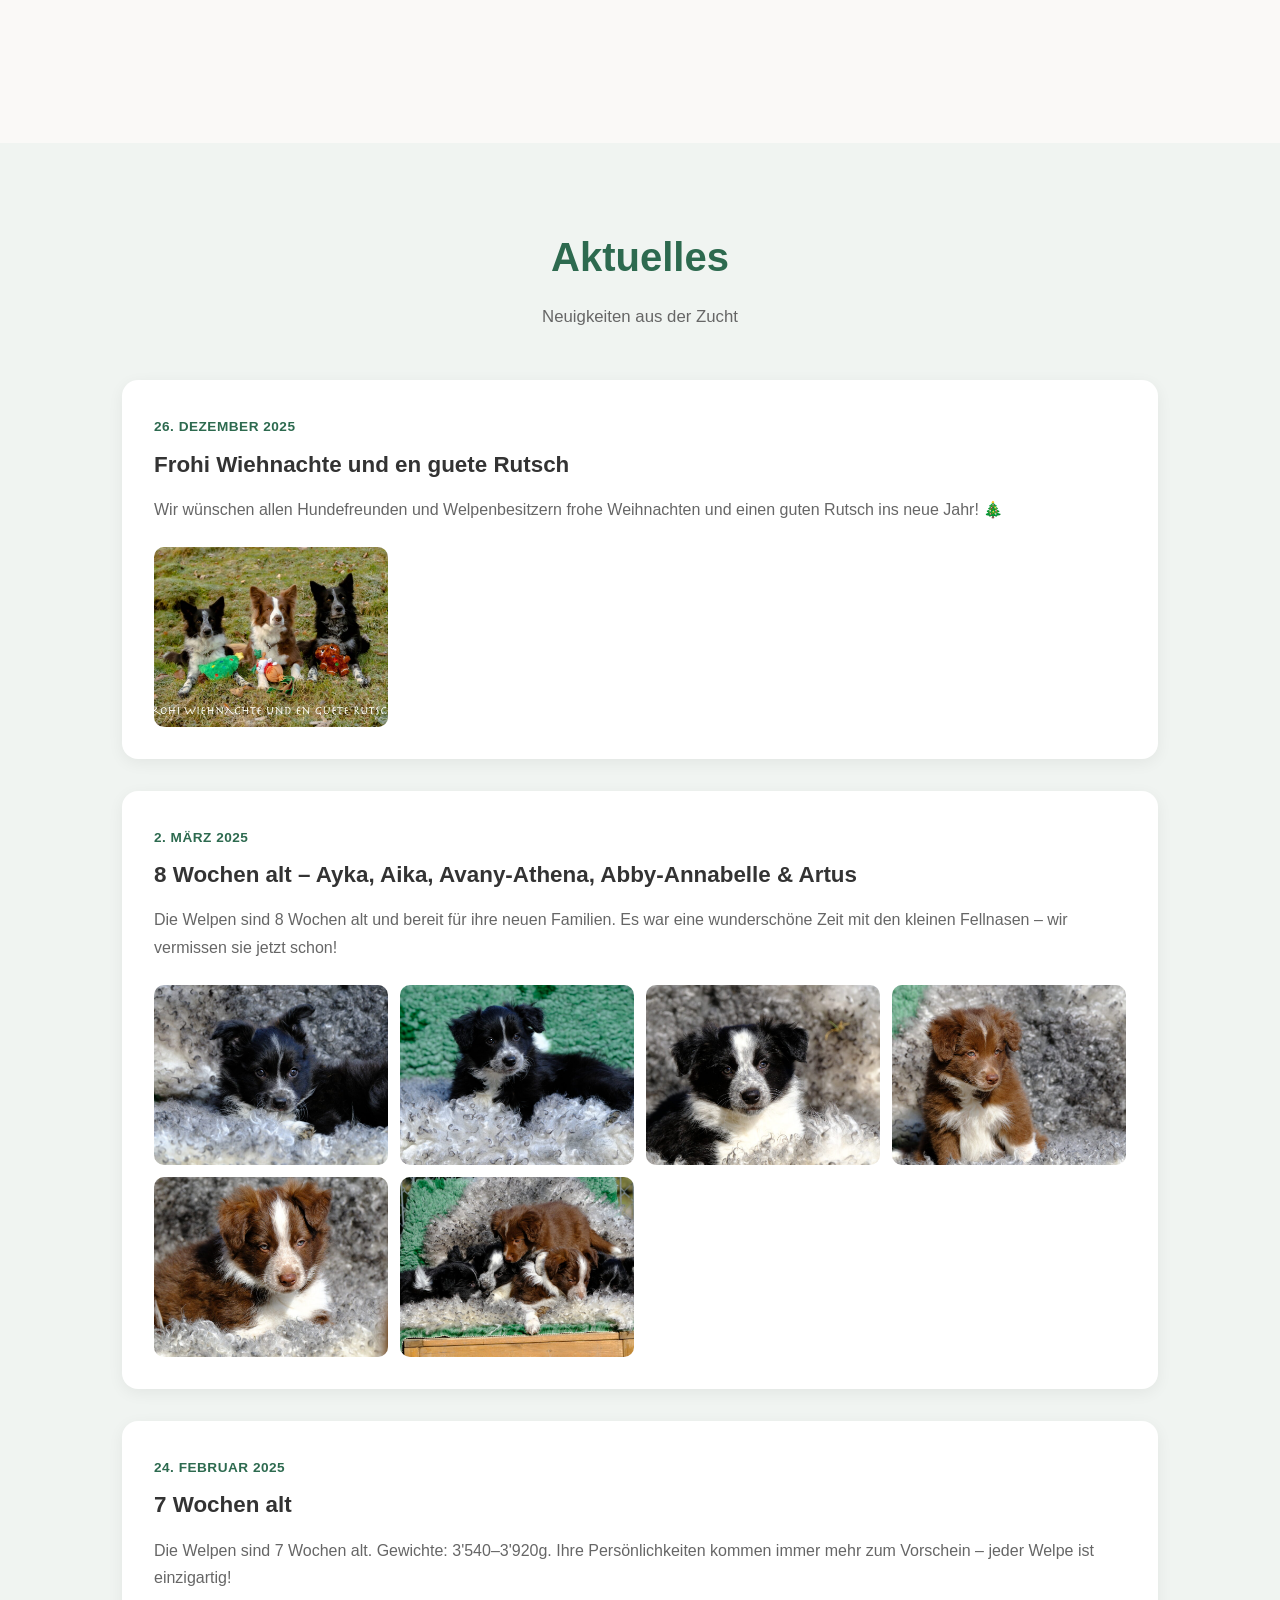
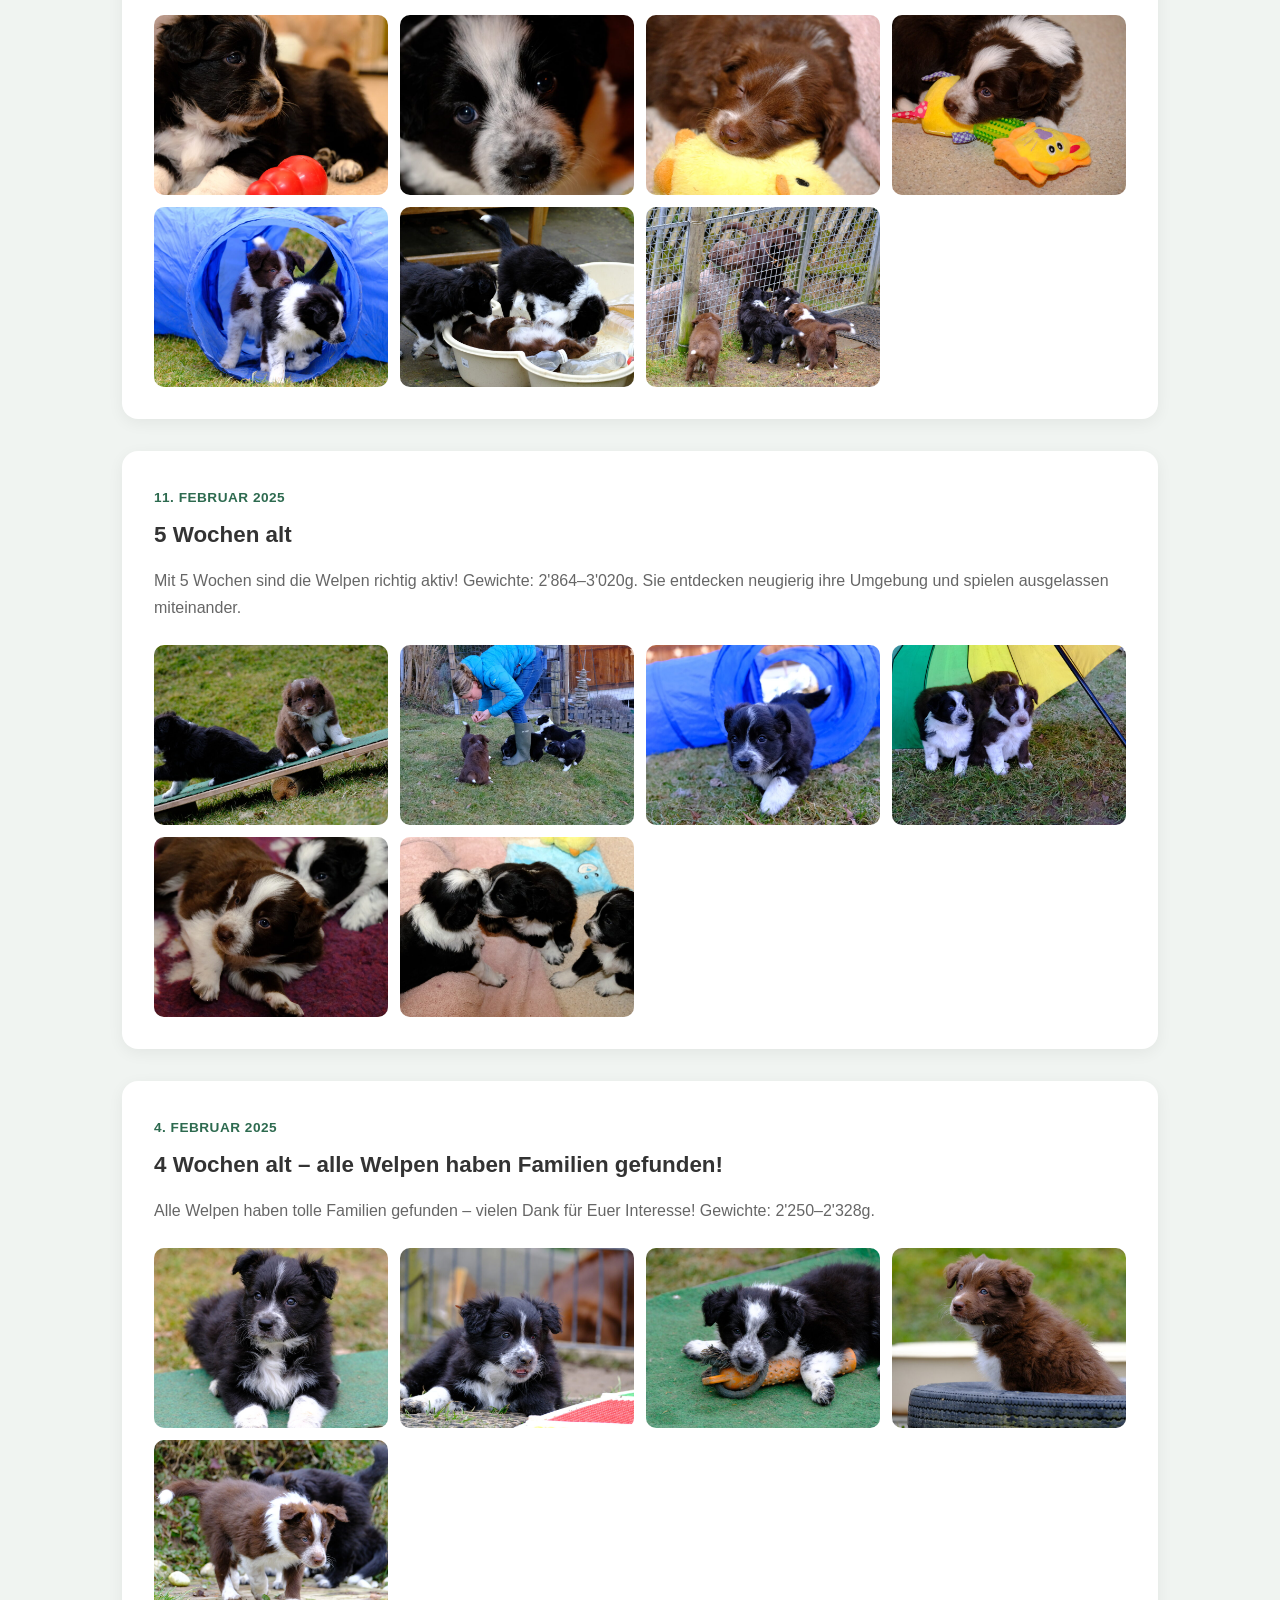
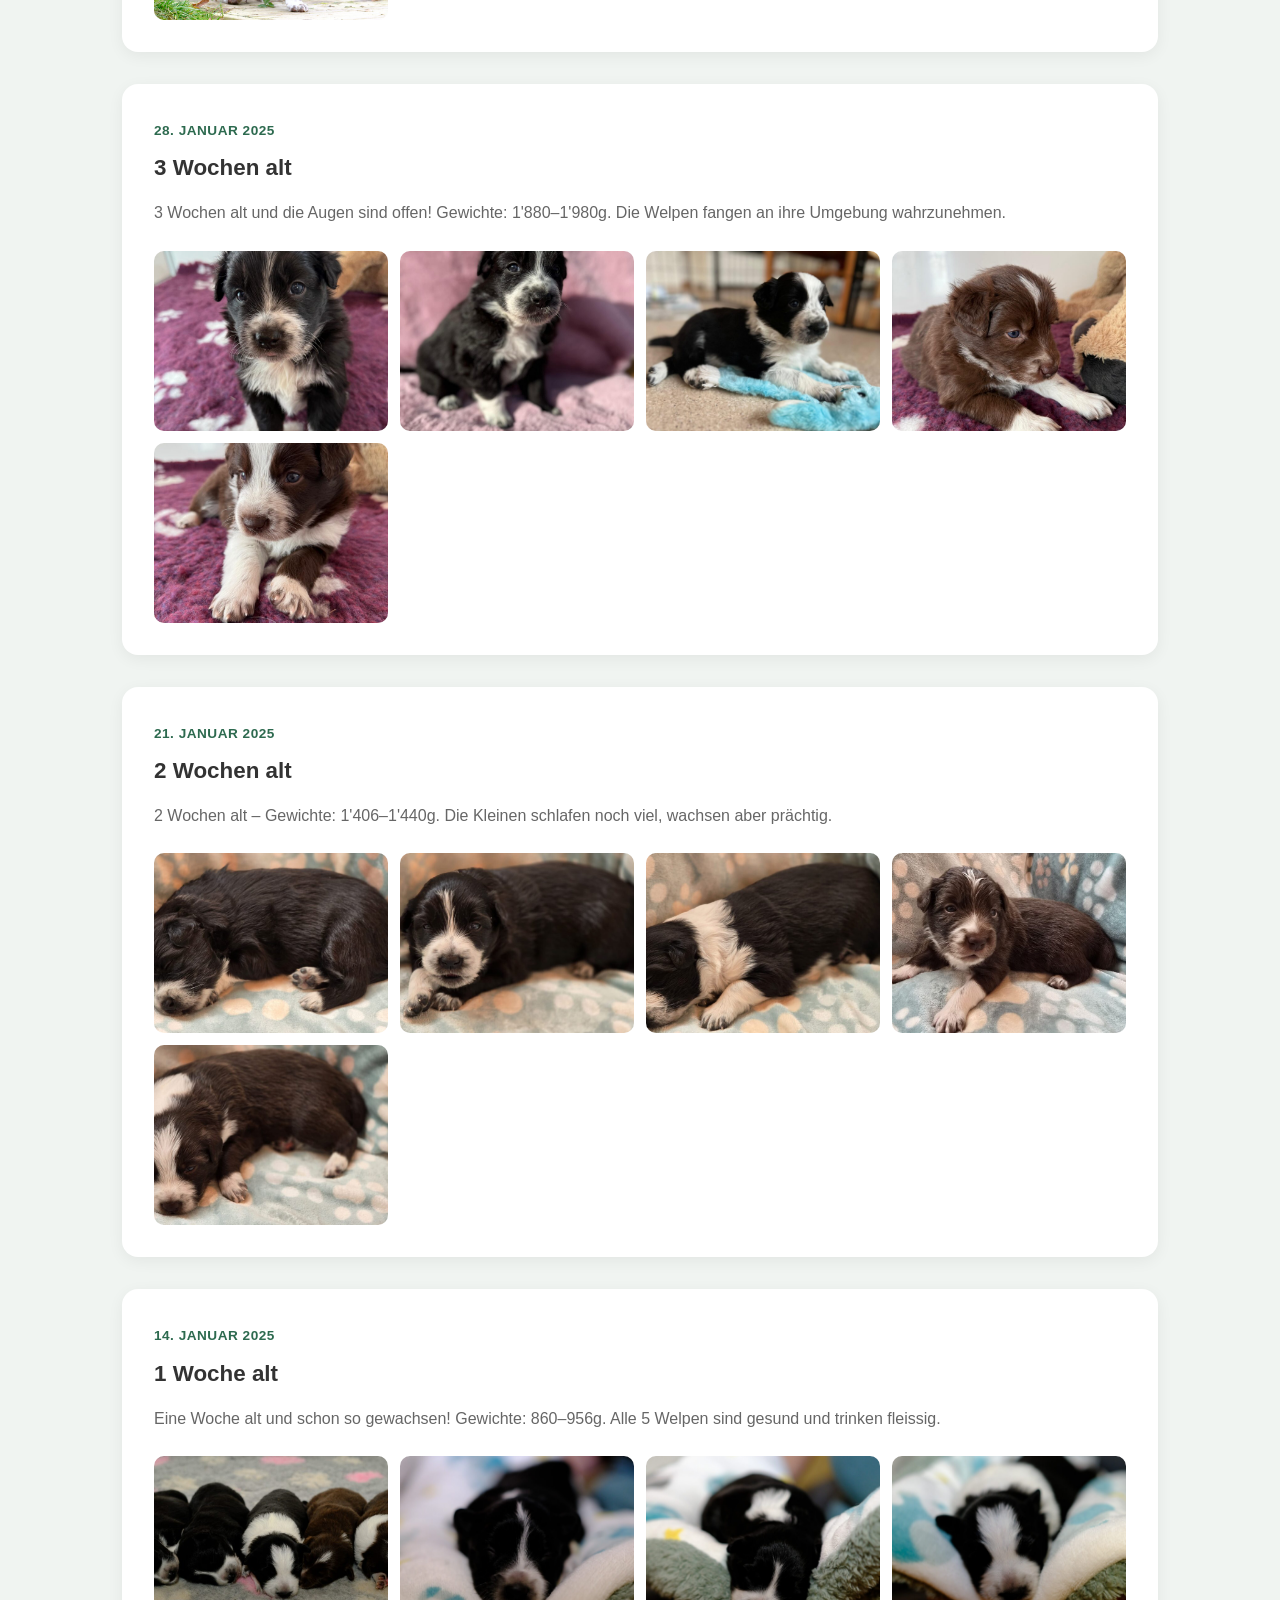
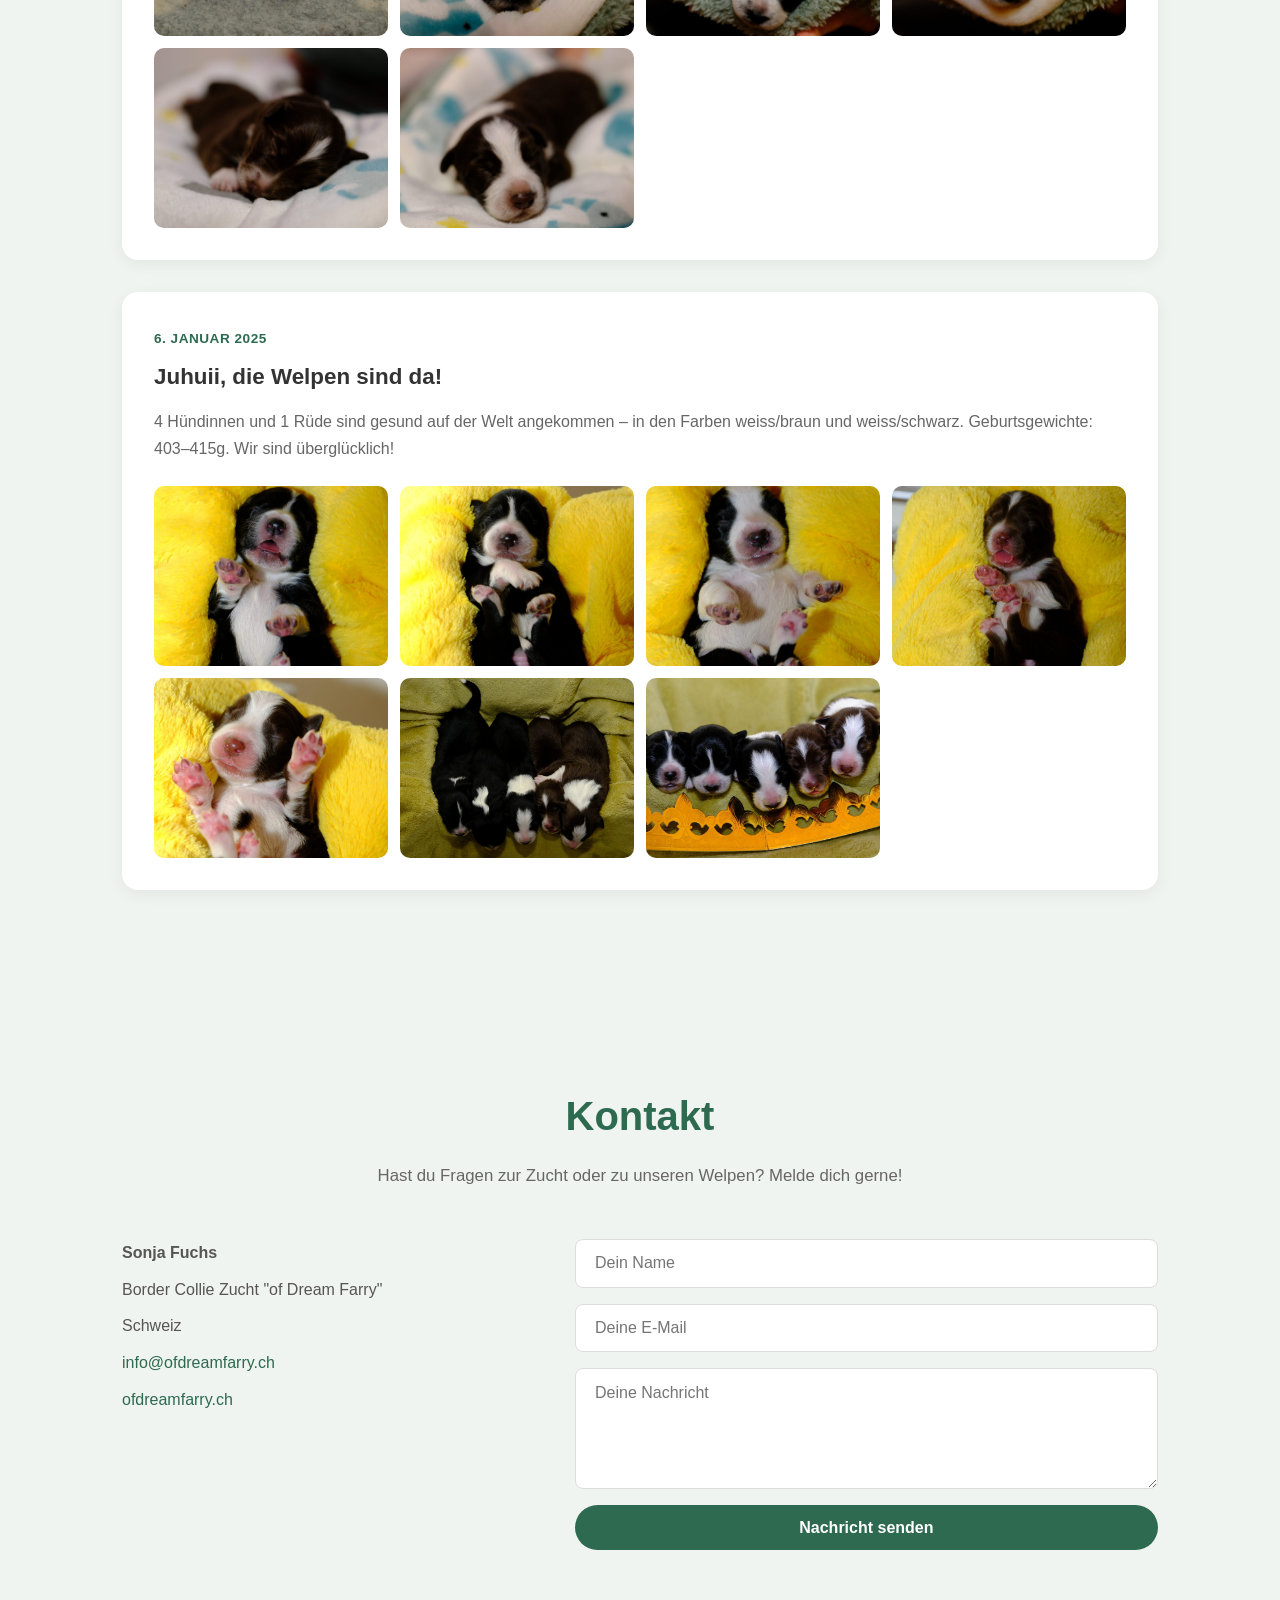
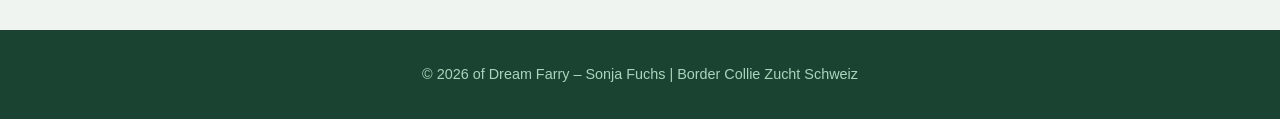
==== commit 419eeb7e: "Bilder lokal gespeichert, alle Pfade aktualisiert" ====
--- a/index.html
+++ b/index.html
@@ -58,7 +58,7 @@
       <div class="hunde-grid">
 
         <div class="hund-karte">
-          <img src="https://ofdreamfarry.ch/wp-content/uploads/2024/11/DSCF0447-1024x683.jpg" alt="Eloy">
+          <img src="bilder/DSCF0447-1024x683.jpg" alt="Eloy">
           <div class="hund-info">
             <h3>Sooleawa Eloy Einstein</h3>
             <p>Border Collie Rüde | schwarz-weiss mottled langhaar</p>
@@ -72,7 +72,7 @@
         </div>
 
         <div class="hund-karte">
-          <img src="https://ofdreamfarry.ch/wp-content/uploads/2024/11/DSCF0424-1024x683.jpg" alt="Quincy">
+          <img src="bilder/DSCF0424-1024x683.jpg" alt="Quincy">
           <div class="hund-info">
             <h3>Quincy-Queena zum Krähenhorst</h3>
             <p>Border Collie Hündin | braun-weiss langhaar</p>
--- a/style.css
+++ b/style.css
@@ -96,7 +96,7 @@
   position: relative;
   height: 100vh;
   min-height: 500px;
-  background: url('https://ofdreamfarry.ch/wp-content/uploads/2025/01/cropped-Hintergrund_3457-scaled-2.jpeg') center/cover no-repeat;
+  background: url('bilder/cropped-Hintergrund_3457-scaled-2.jpeg') center/cover no-repeat;
   display: flex;
   align-items: center;
   justify-content: center;
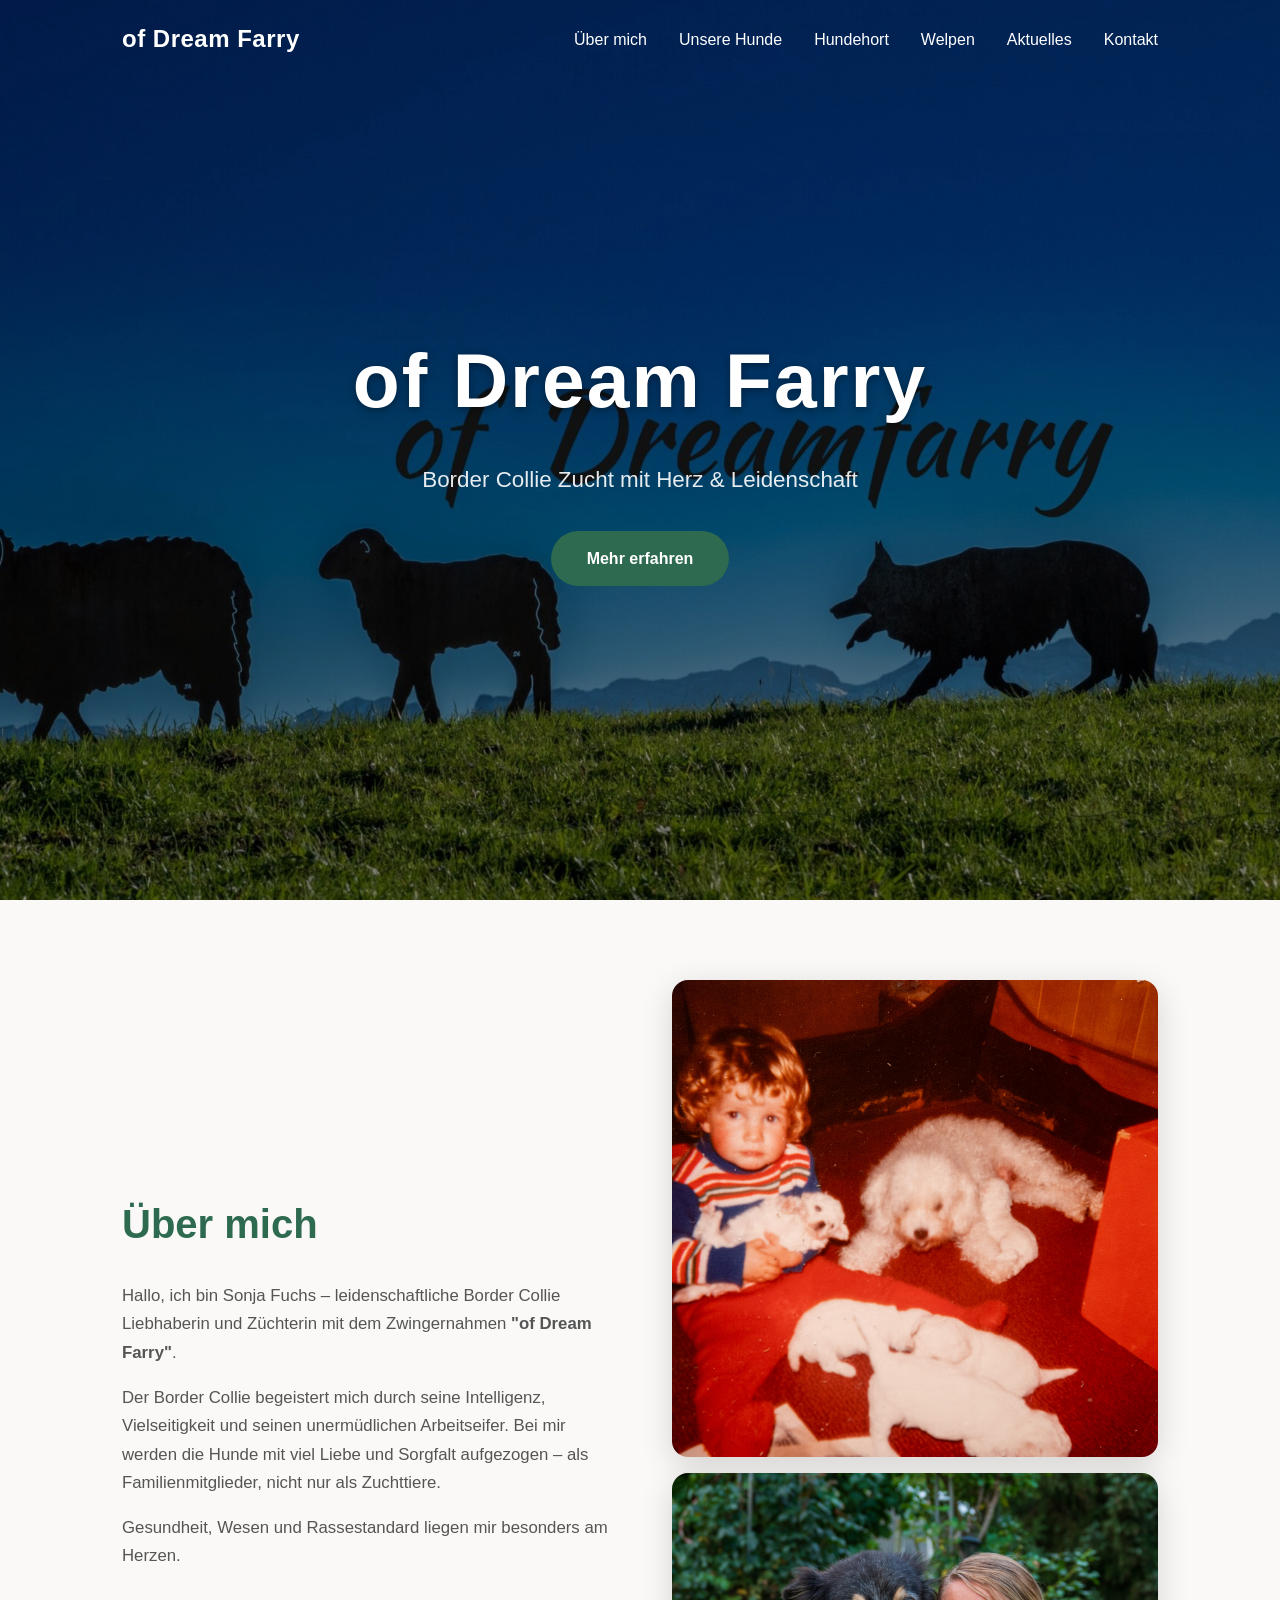
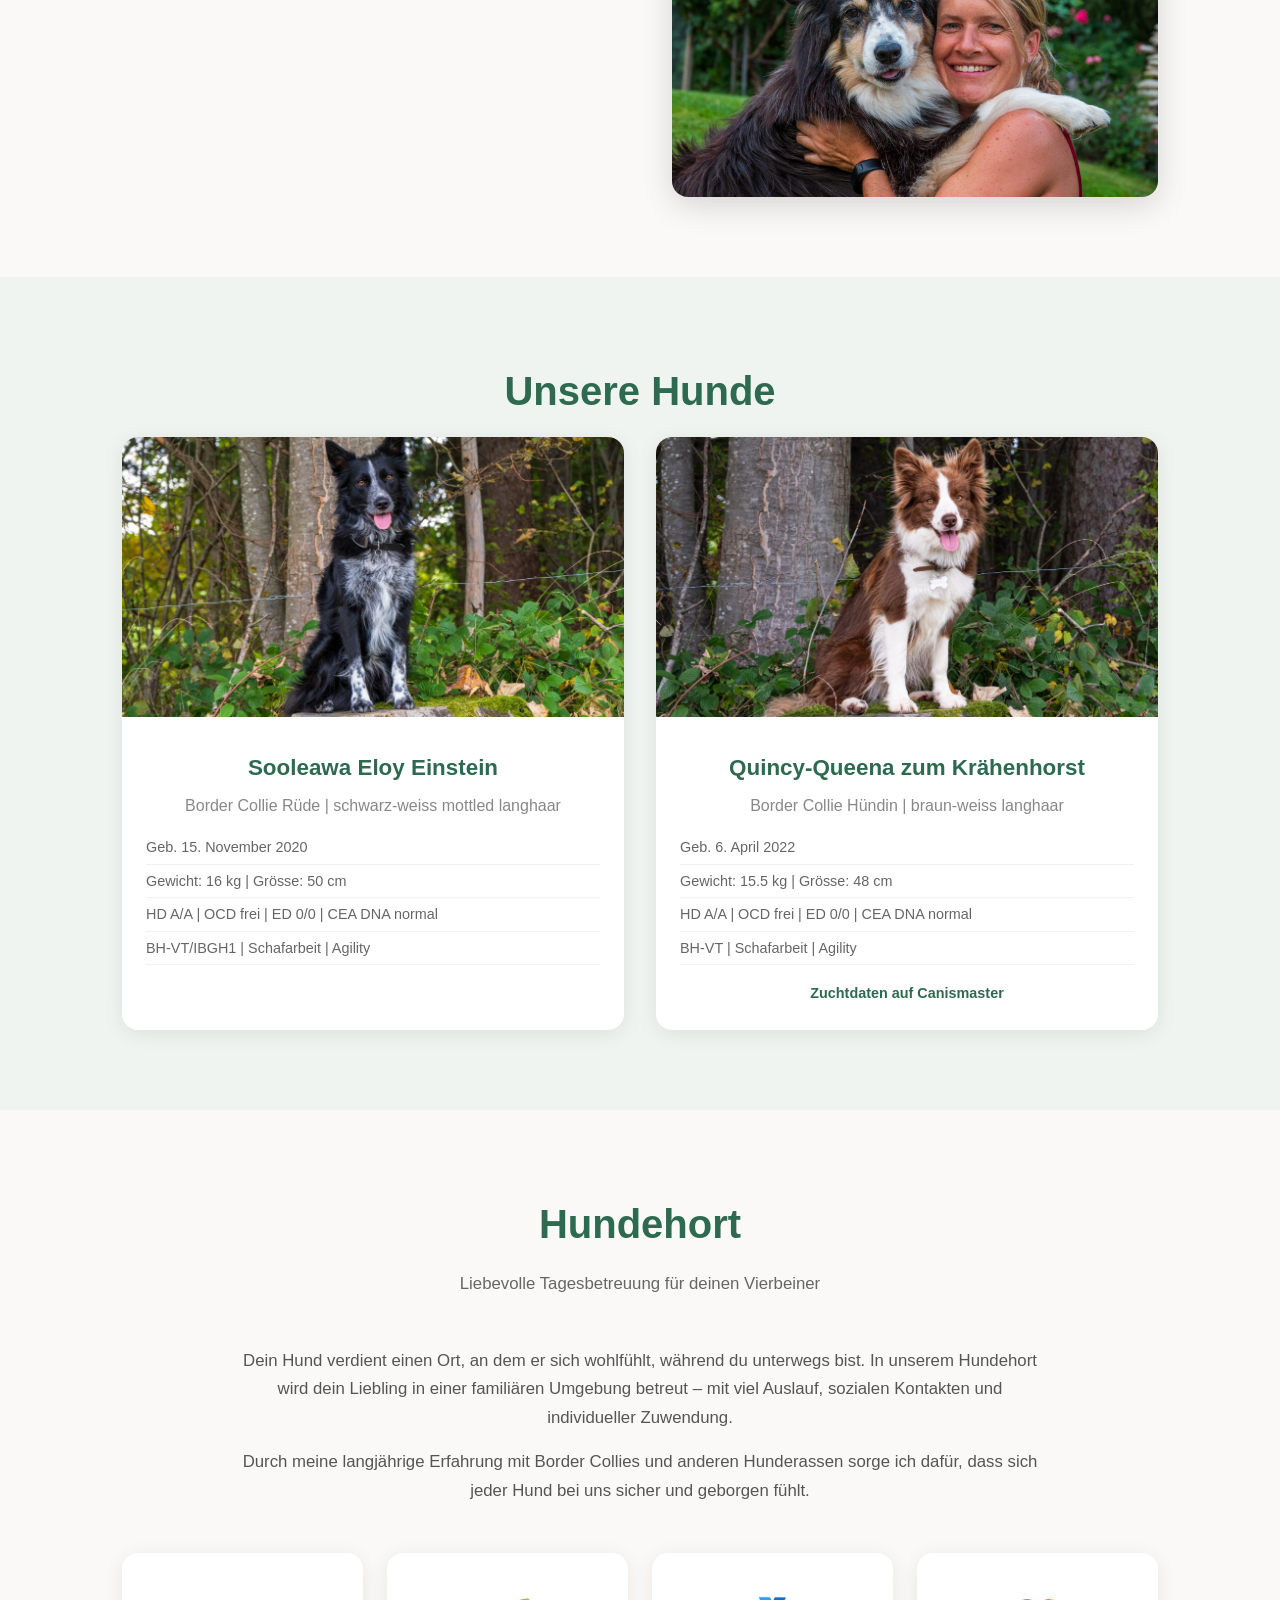
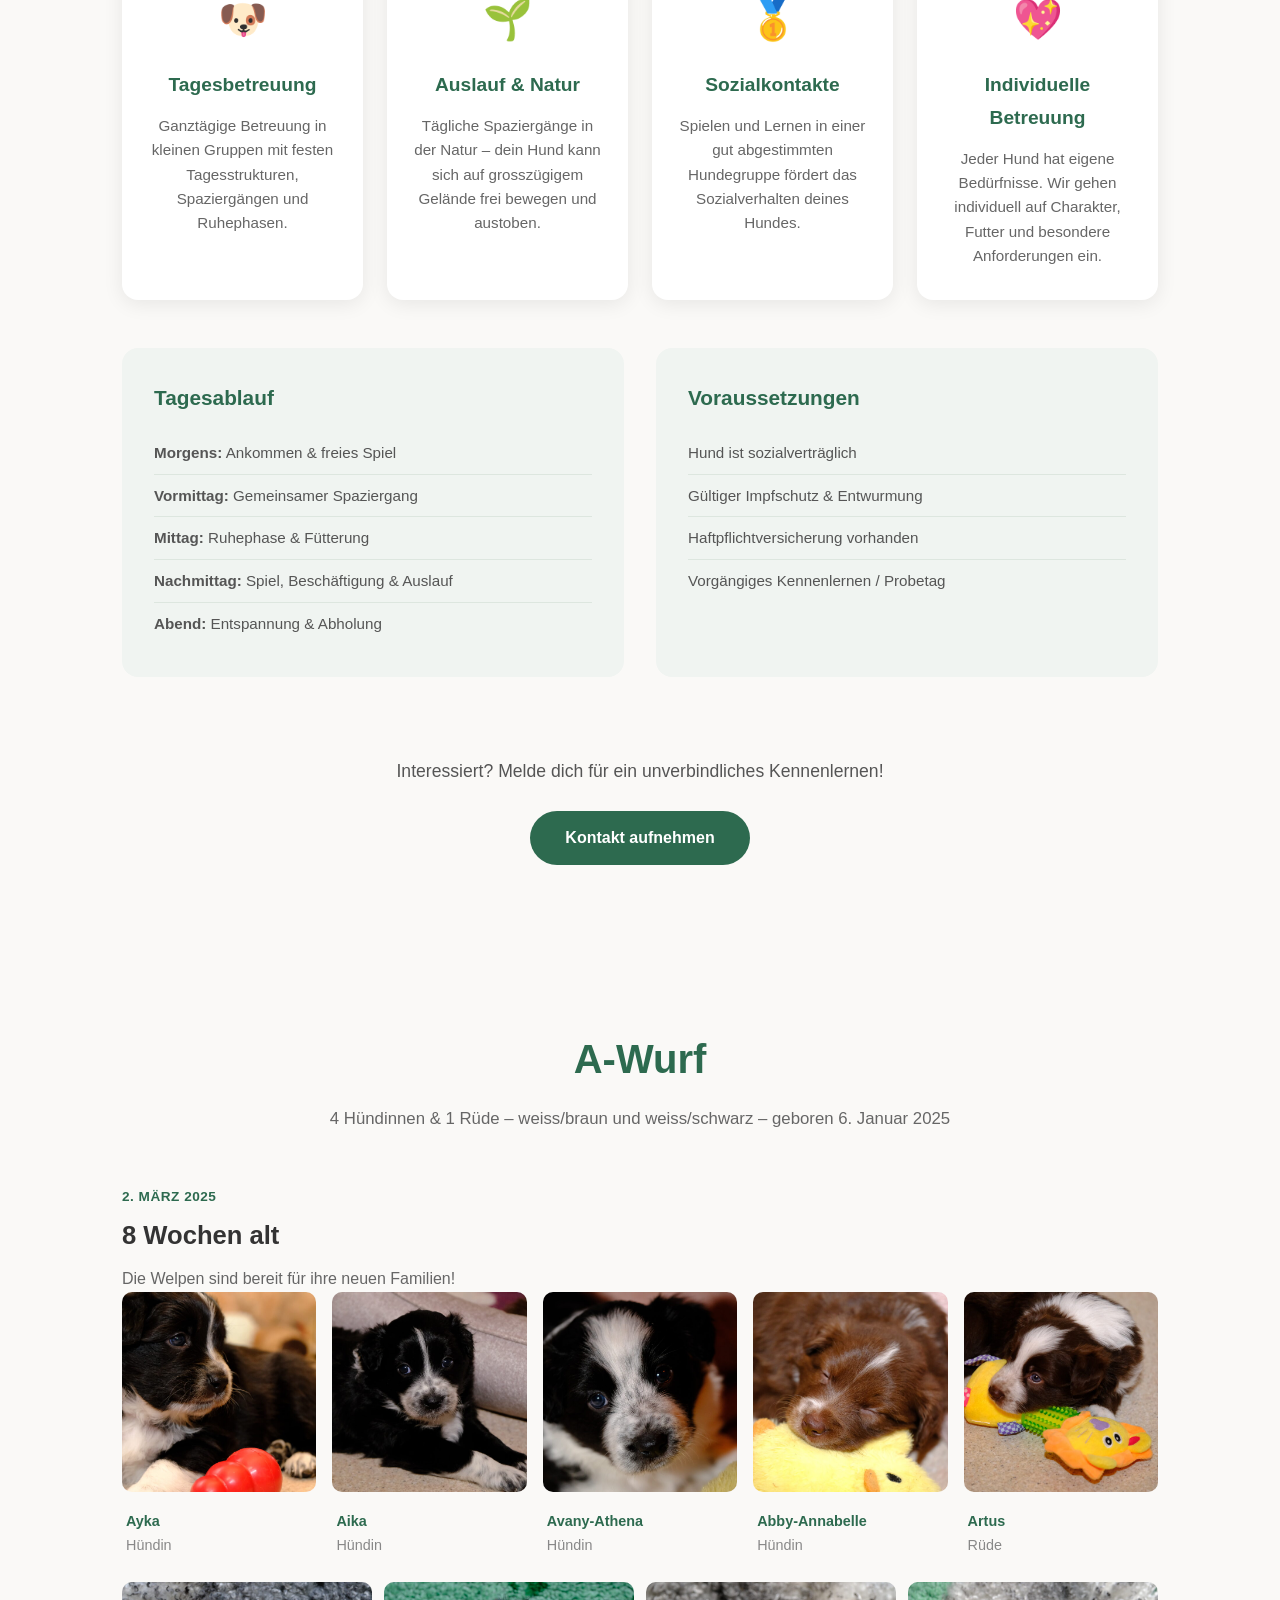
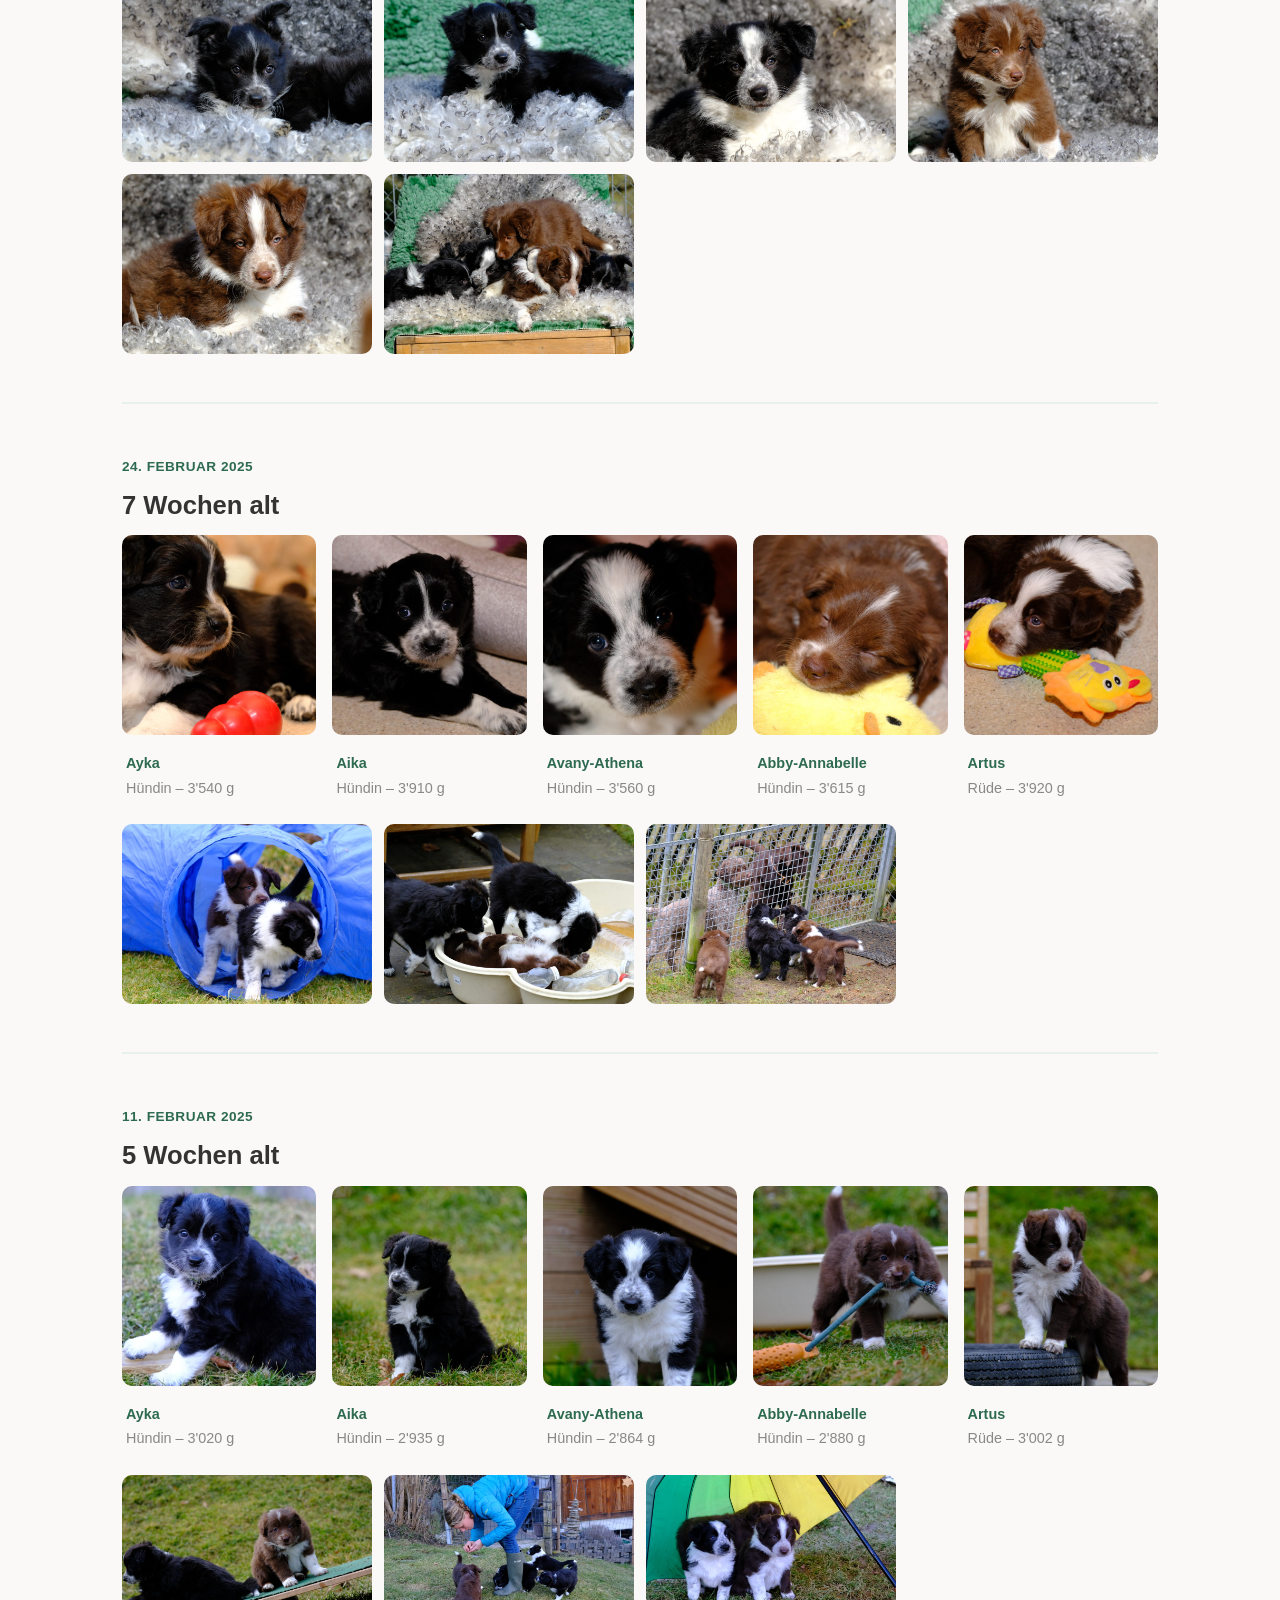
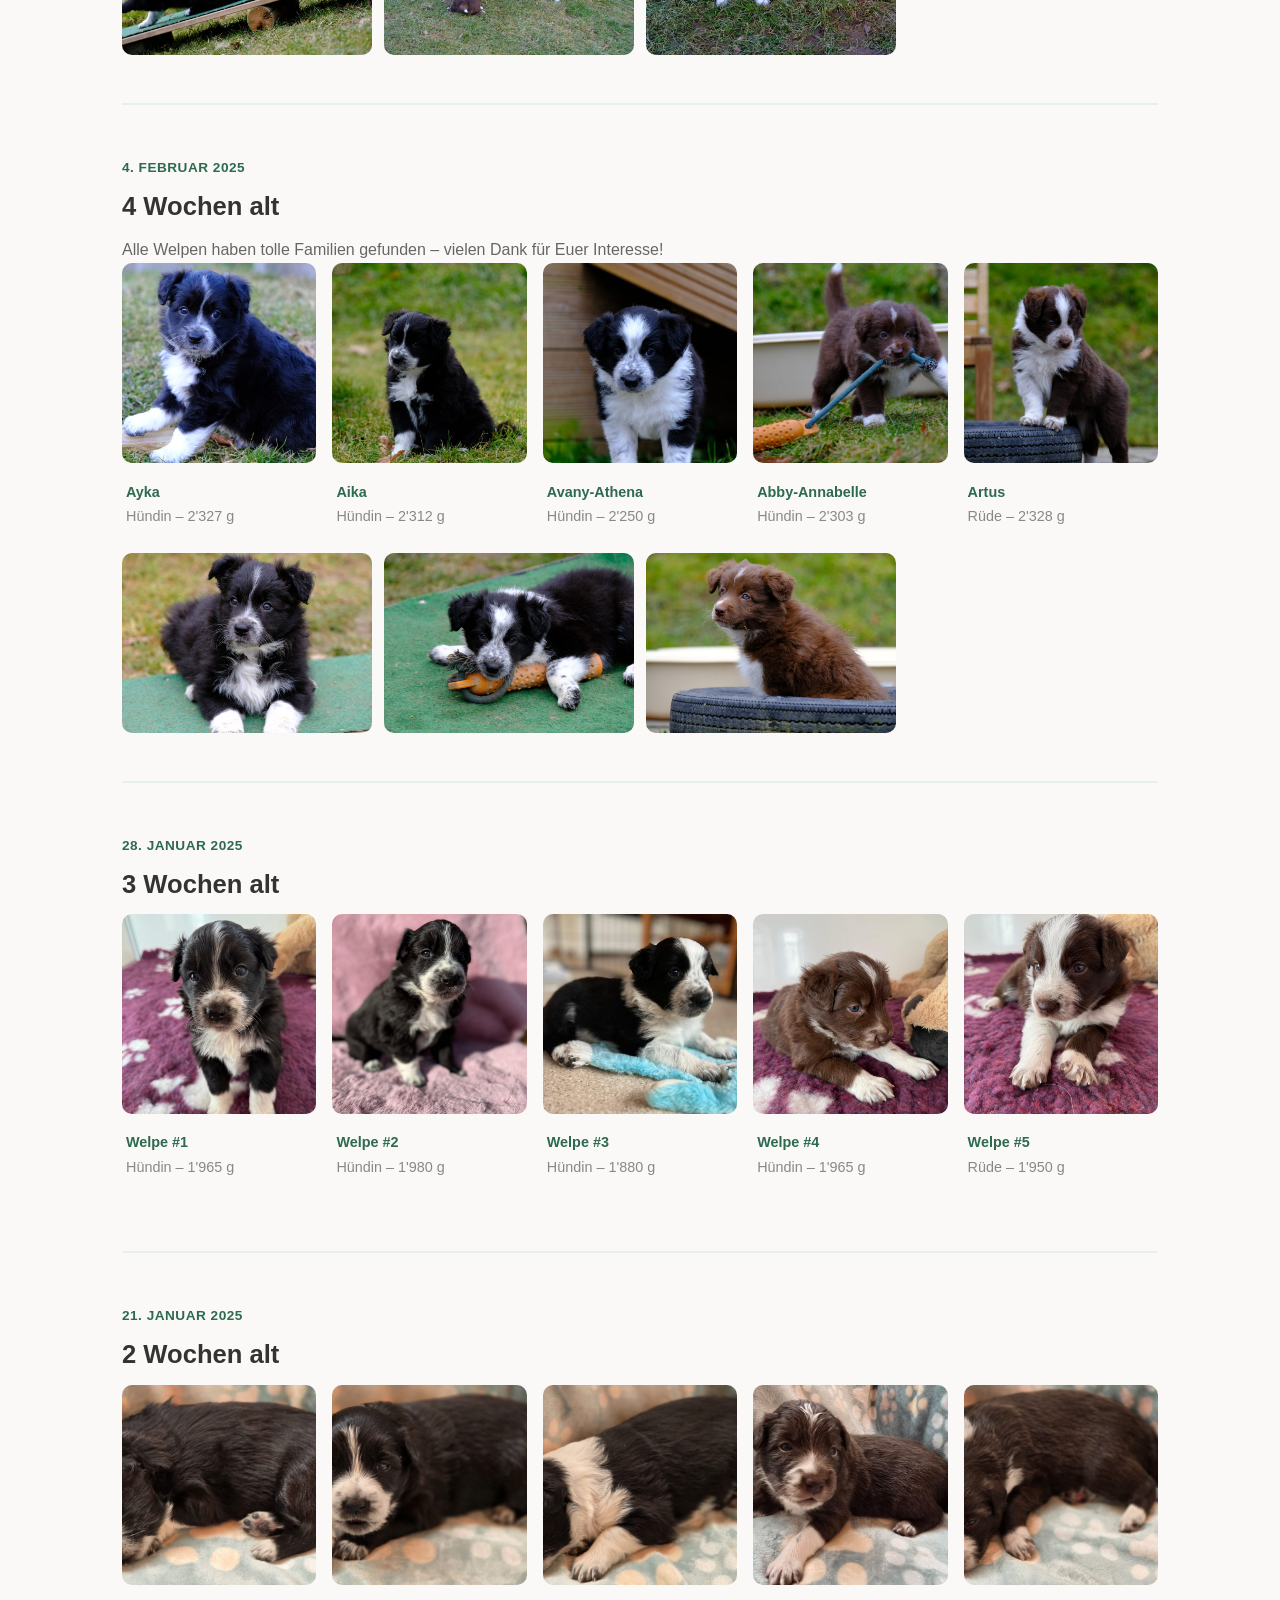
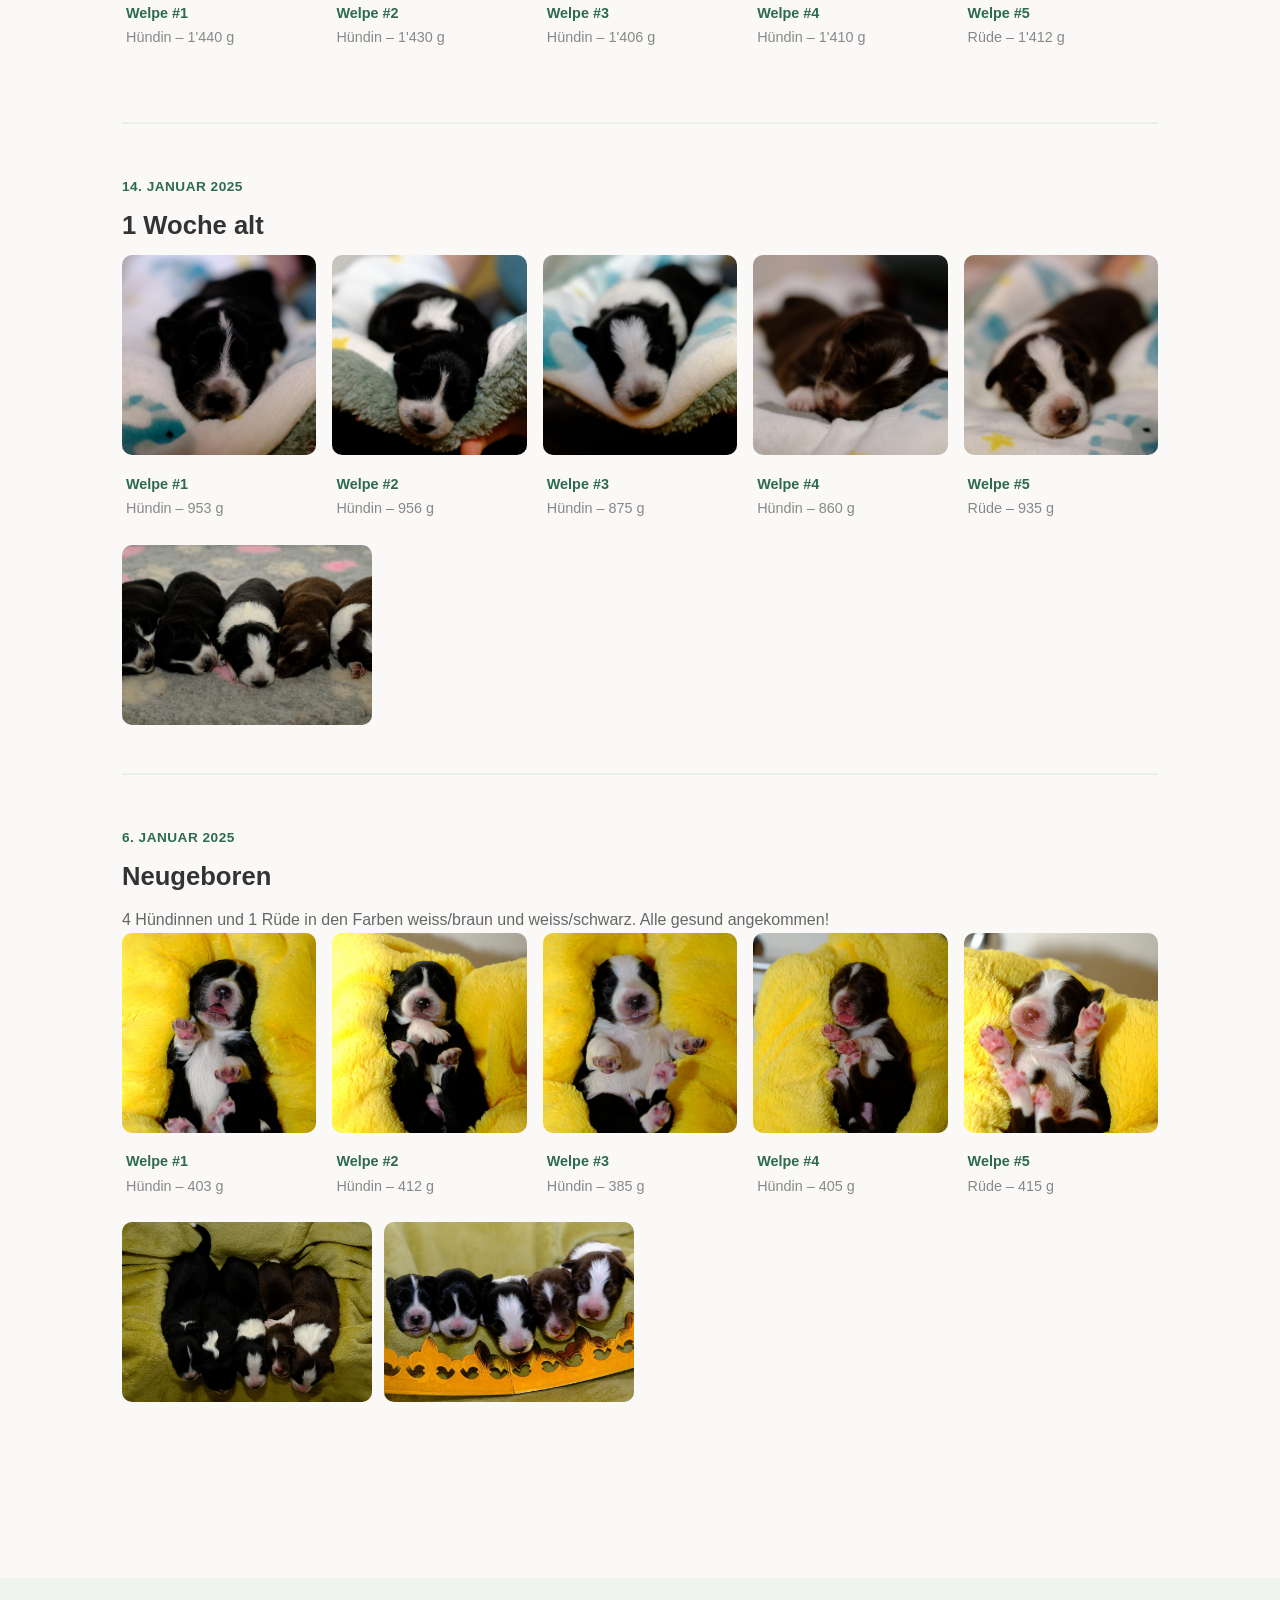
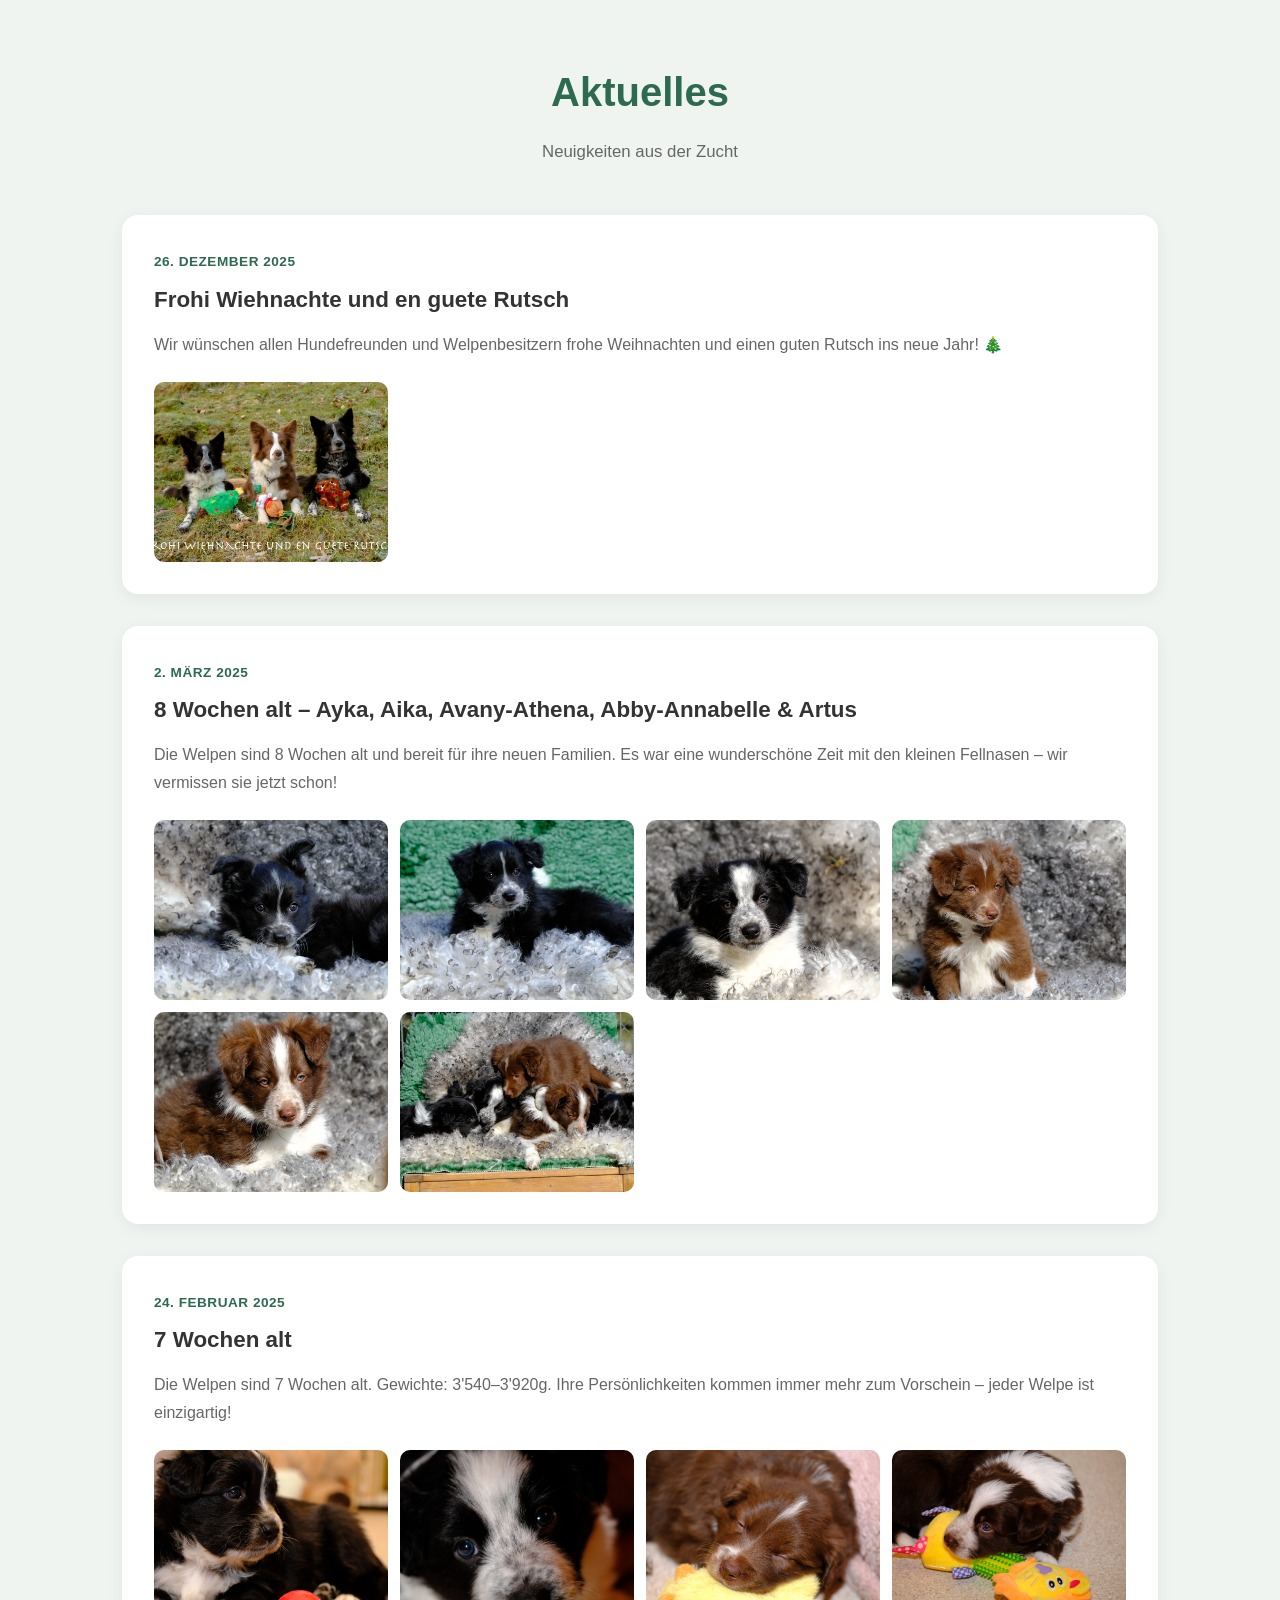
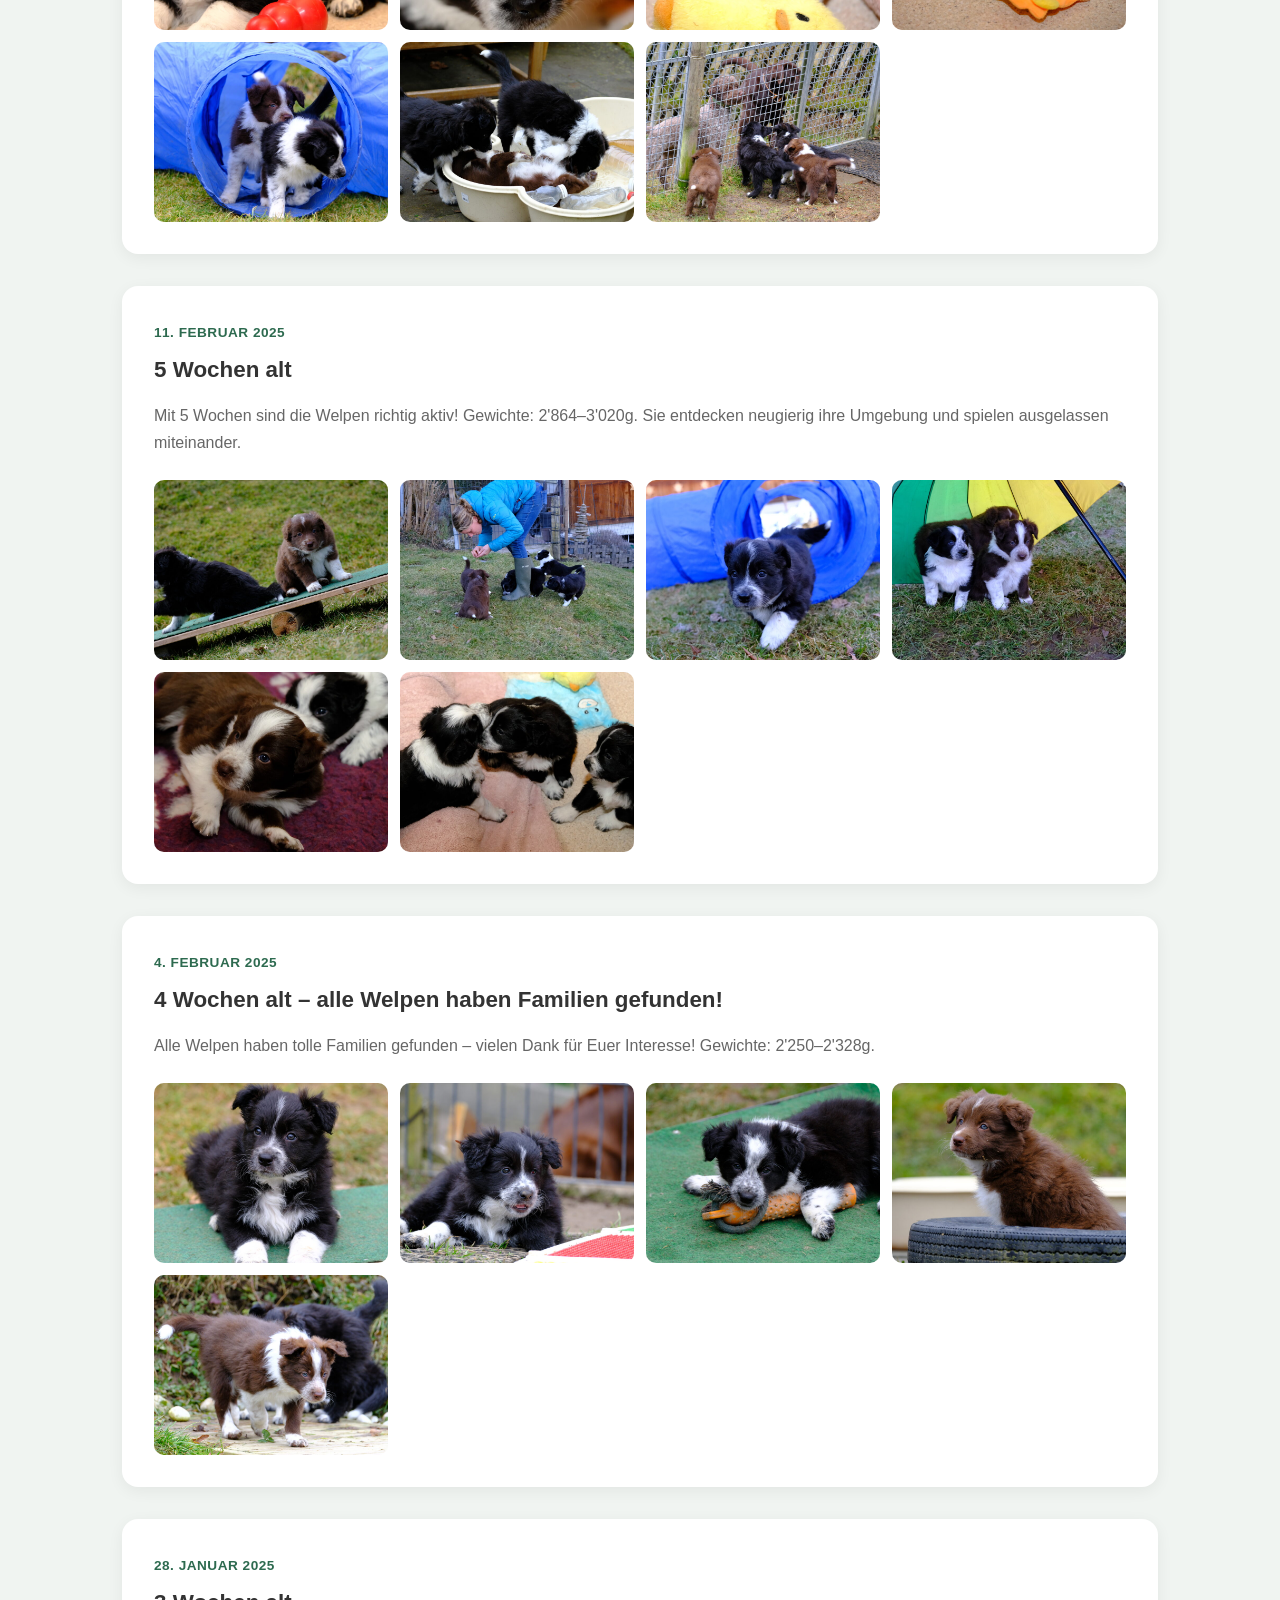
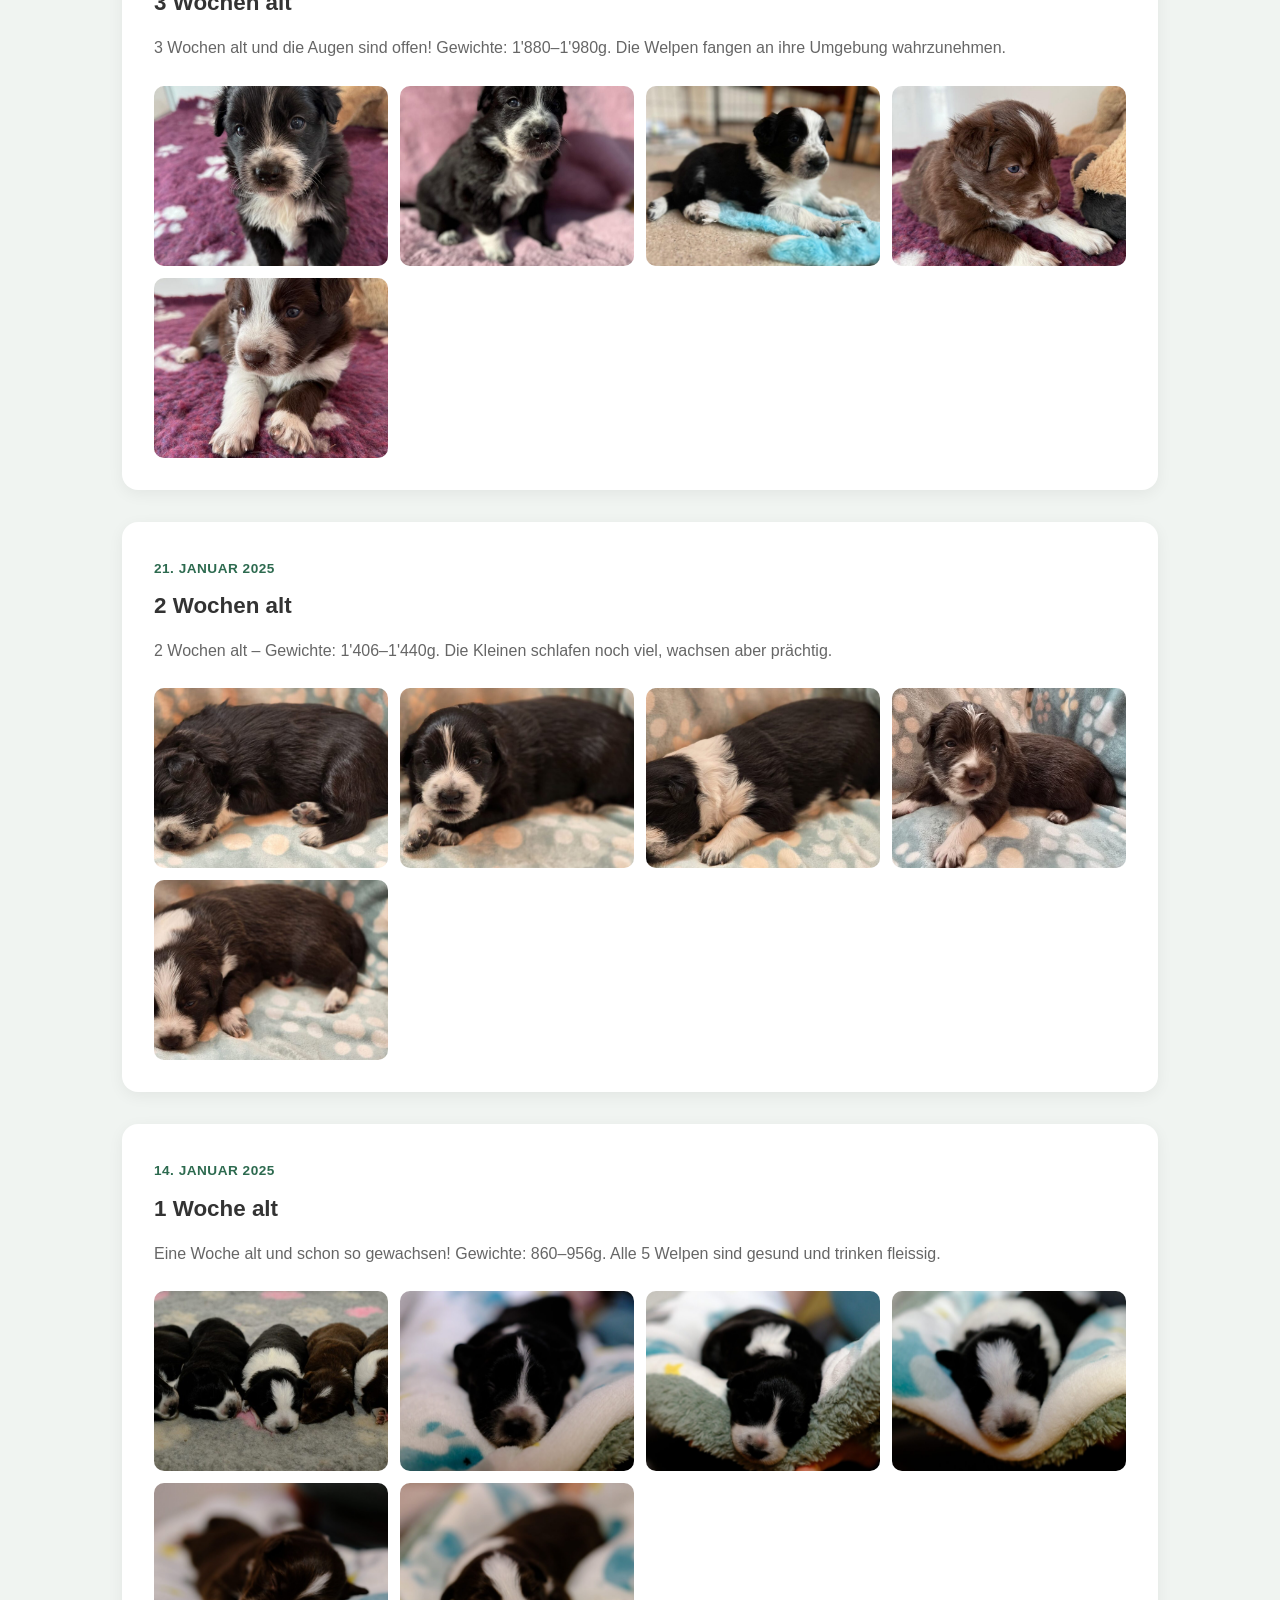
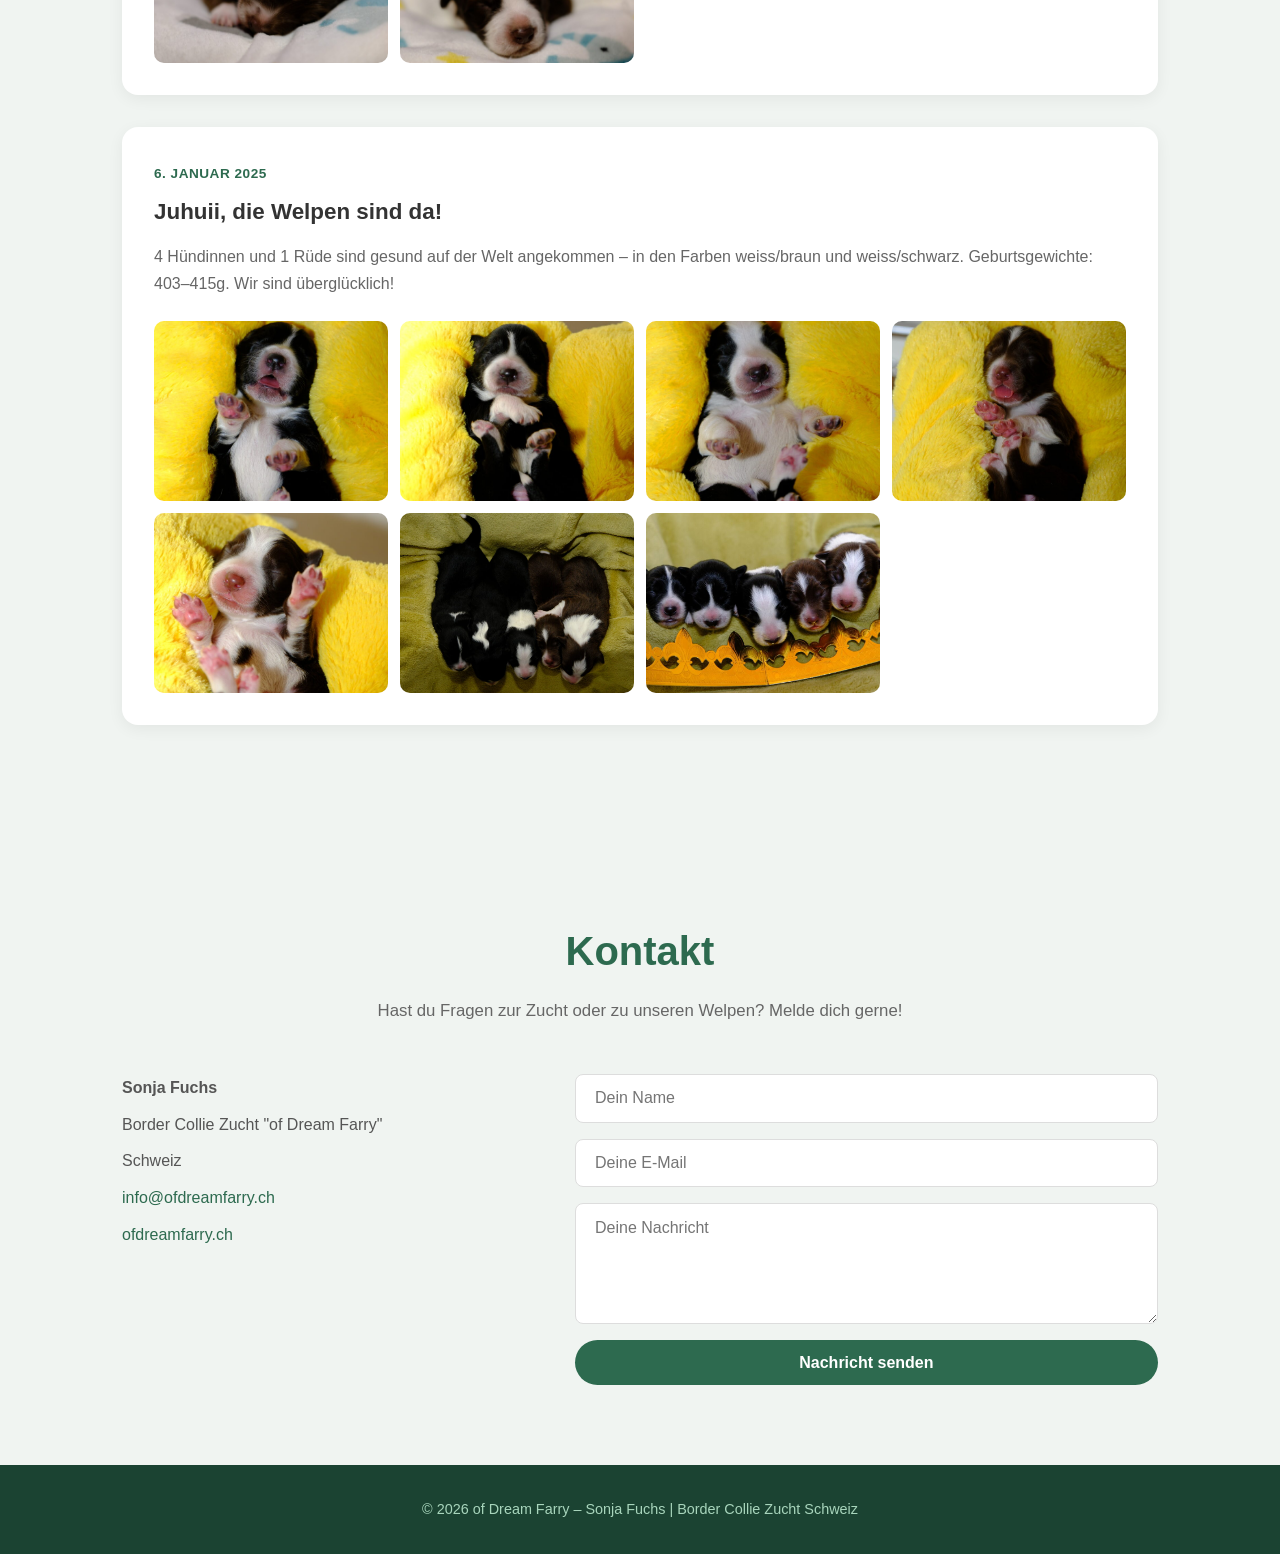
==== commit 34905692: "Neue Hundehort-Sektion hinzugefügt Hundehort-Bereich mit Angeboten (Tagesbetreuung, Auslauf, Sozialk" ====
--- a/index.html
+++ b/index.html
@@ -16,6 +16,7 @@
       <ul id="nav-menu">
         <li><a href="#ueber-mich" onclick="closeMenu()">Über mich</a></li>
         <li><a href="#unsere-hunde" onclick="closeMenu()">Unsere Hunde</a></li>
+        <li><a href="#hundehort" onclick="closeMenu()">Hundehort</a></li>
         <li><a href="#welpen" onclick="closeMenu()">Welpen</a></li>
         <li><a href="#blog" onclick="closeMenu()">Aktuelles</a></li>
         <li><a href="#kontakt" onclick="closeMenu()">Kontakt</a></li>
@@ -86,6 +87,72 @@
           </div>
         </div>
 
+      </div>
+    </div>
+  </section>
+
+  <!-- Hundehort -->
+  <section id="hundehort">
+    <div class="container">
+      <h2 class="section-title">Hundehort</h2>
+      <p class="section-subtitle">Liebevolle Tagesbetreuung für deinen Vierbeiner</p>
+
+      <div class="hundehort-intro">
+        <p>Dein Hund verdient einen Ort, an dem er sich wohlfühlt, während du unterwegs bist. In unserem Hundehort wird dein Liebling in einer familiären Umgebung betreut – mit viel Auslauf, sozialen Kontakten und individueller Zuwendung.</p>
+        <p>Durch meine langjährige Erfahrung mit Border Collies und anderen Hunderassen sorge ich dafür, dass sich jeder Hund bei uns sicher und geborgen fühlt.</p>
+      </div>
+
+      <div class="hundehort-angebote">
+        <div class="angebot-karte">
+          <div class="angebot-icon">&#128054;</div>
+          <h3>Tagesbetreuung</h3>
+          <p>Ganztägige Betreuung in kleinen Gruppen mit festen Tagesstrukturen, Spaziergängen und Ruhephasen.</p>
+        </div>
+
+        <div class="angebot-karte">
+          <div class="angebot-icon">&#127793;</div>
+          <h3>Auslauf & Natur</h3>
+          <p>Tägliche Spaziergänge in der Natur – dein Hund kann sich auf grosszügigem Gelände frei bewegen und austoben.</p>
+        </div>
+
+        <div class="angebot-karte">
+          <div class="angebot-icon">&#129351;</div>
+          <h3>Sozialkontakte</h3>
+          <p>Spielen und Lernen in einer gut abgestimmten Hundegruppe fördert das Sozialverhalten deines Hundes.</p>
+        </div>
+
+        <div class="angebot-karte">
+          <div class="angebot-icon">&#128150;</div>
+          <h3>Individuelle Betreuung</h3>
+          <p>Jeder Hund hat eigene Bedürfnisse. Wir gehen individuell auf Charakter, Futter und besondere Anforderungen ein.</p>
+        </div>
+      </div>
+
+      <div class="hundehort-details">
+        <div class="detail-block">
+          <h3>Tagesablauf</h3>
+          <ul>
+            <li><strong>Morgens:</strong> Ankommen &amp; freies Spiel</li>
+            <li><strong>Vormittag:</strong> Gemeinsamer Spaziergang</li>
+            <li><strong>Mittag:</strong> Ruhephase &amp; Fütterung</li>
+            <li><strong>Nachmittag:</strong> Spiel, Beschäftigung &amp; Auslauf</li>
+            <li><strong>Abend:</strong> Entspannung &amp; Abholung</li>
+          </ul>
+        </div>
+        <div class="detail-block">
+          <h3>Voraussetzungen</h3>
+          <ul>
+            <li>Hund ist sozialverträglich</li>
+            <li>Gültiger Impfschutz &amp; Entwurmung</li>
+            <li>Haftpflichtversicherung vorhanden</li>
+            <li>Vorgängiges Kennenlernen / Probetag</li>
+          </ul>
+        </div>
+      </div>
+
+      <div class="hundehort-cta">
+        <p>Interessiert? Melde dich für ein unverbindliches Kennenlernen!</p>
+        <a href="#kontakt" class="btn">Kontakt aufnehmen</a>
       </div>
     </div>
   </section>
--- a/style.css
+++ b/style.css
@@ -372,6 +372,102 @@
   border-color: #2d6a4f;
 }
 
+/* ===== HUNDEHORT ===== */
+.hundehort-intro {
+  max-width: 800px;
+  margin: 0 auto 3rem;
+  text-align: center;
+}
+
+.hundehort-intro p {
+  color: #555;
+  font-size: 1.05rem;
+  margin-bottom: 1rem;
+}
+
+.hundehort-angebote {
+  display: grid;
+  grid-template-columns: repeat(auto-fit, minmax(240px, 1fr));
+  gap: 1.5rem;
+  margin-bottom: 3rem;
+}
+
+.angebot-karte {
+  background: #fff;
+  border-radius: 16px;
+  padding: 2rem 1.5rem;
+  text-align: center;
+  box-shadow: 0 4px 20px rgba(0,0,0,0.08);
+  transition: transform 0.2s, box-shadow 0.2s;
+}
+
+.angebot-karte:hover {
+  transform: translateY(-4px);
+  box-shadow: 0 8px 32px rgba(45,106,79,0.15);
+}
+
+.angebot-icon {
+  font-size: 2.5rem;
+  margin-bottom: 1rem;
+}
+
+.angebot-karte h3 {
+  font-size: 1.2rem;
+  color: #2d6a4f;
+  margin-bottom: 0.75rem;
+}
+
+.angebot-karte p {
+  color: #666;
+  font-size: 0.95rem;
+  line-height: 1.6;
+}
+
+.hundehort-details {
+  display: grid;
+  grid-template-columns: 1fr 1fr;
+  gap: 2rem;
+  margin-bottom: 3rem;
+}
+
+.detail-block {
+  background: #f0f4f1;
+  border-radius: 16px;
+  padding: 2rem;
+}
+
+.detail-block h3 {
+  font-size: 1.3rem;
+  color: #2d6a4f;
+  margin-bottom: 1rem;
+}
+
+.detail-block ul {
+  list-style: none;
+}
+
+.detail-block li {
+  padding: 0.5rem 0;
+  border-bottom: 1px solid #dde6df;
+  color: #555;
+  font-size: 0.95rem;
+}
+
+.detail-block li:last-child {
+  border-bottom: none;
+}
+
+.hundehort-cta {
+  text-align: center;
+  padding: 2rem 0 0;
+}
+
+.hundehort-cta p {
+  font-size: 1.1rem;
+  color: #555;
+  margin-bottom: 1.5rem;
+}
+
 /* ===== A-WURF ===== */
 .woche-block {
   margin-bottom: 3rem;
@@ -543,6 +639,10 @@
     gap: 2rem;
   }
 
+  .hundehort-details {
+    grid-template-columns: 1fr;
+  }
+
   .galerie {
     grid-template-columns: repeat(auto-fill, minmax(150px, 1fr));
   }
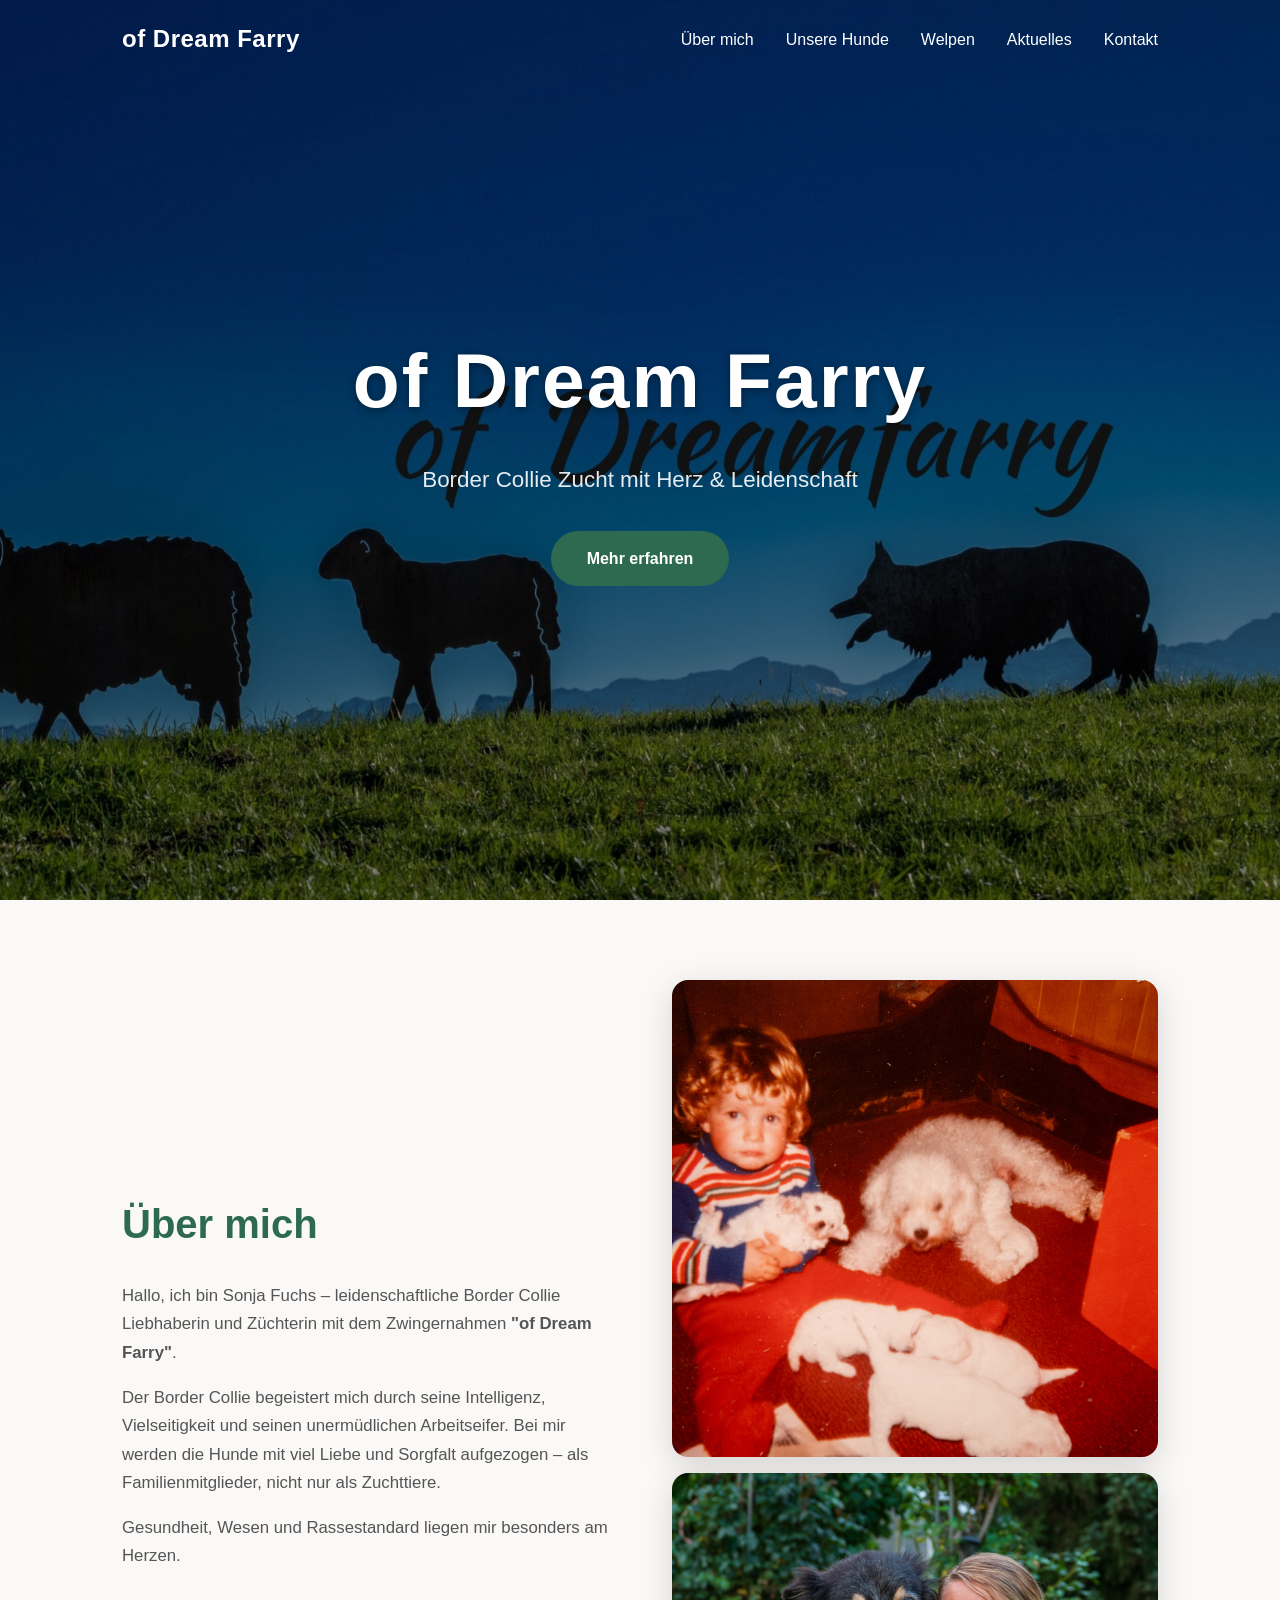
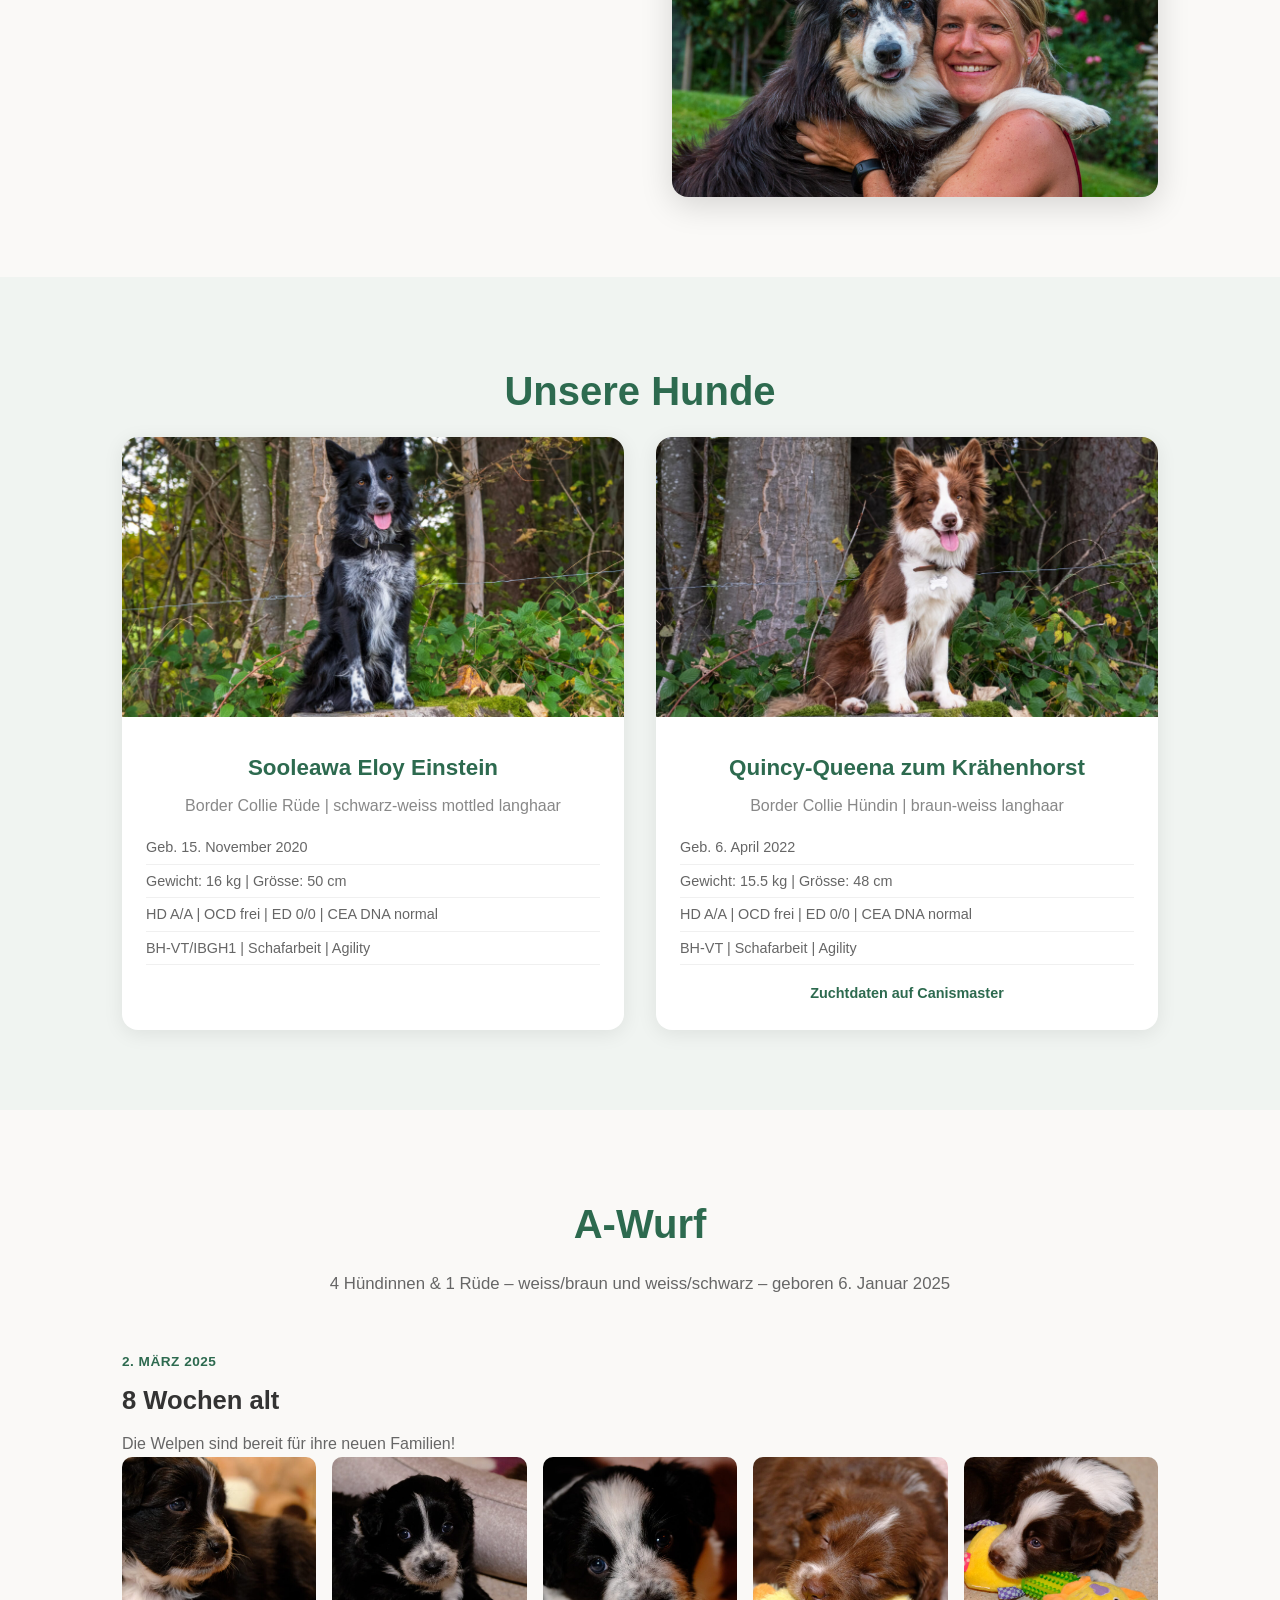
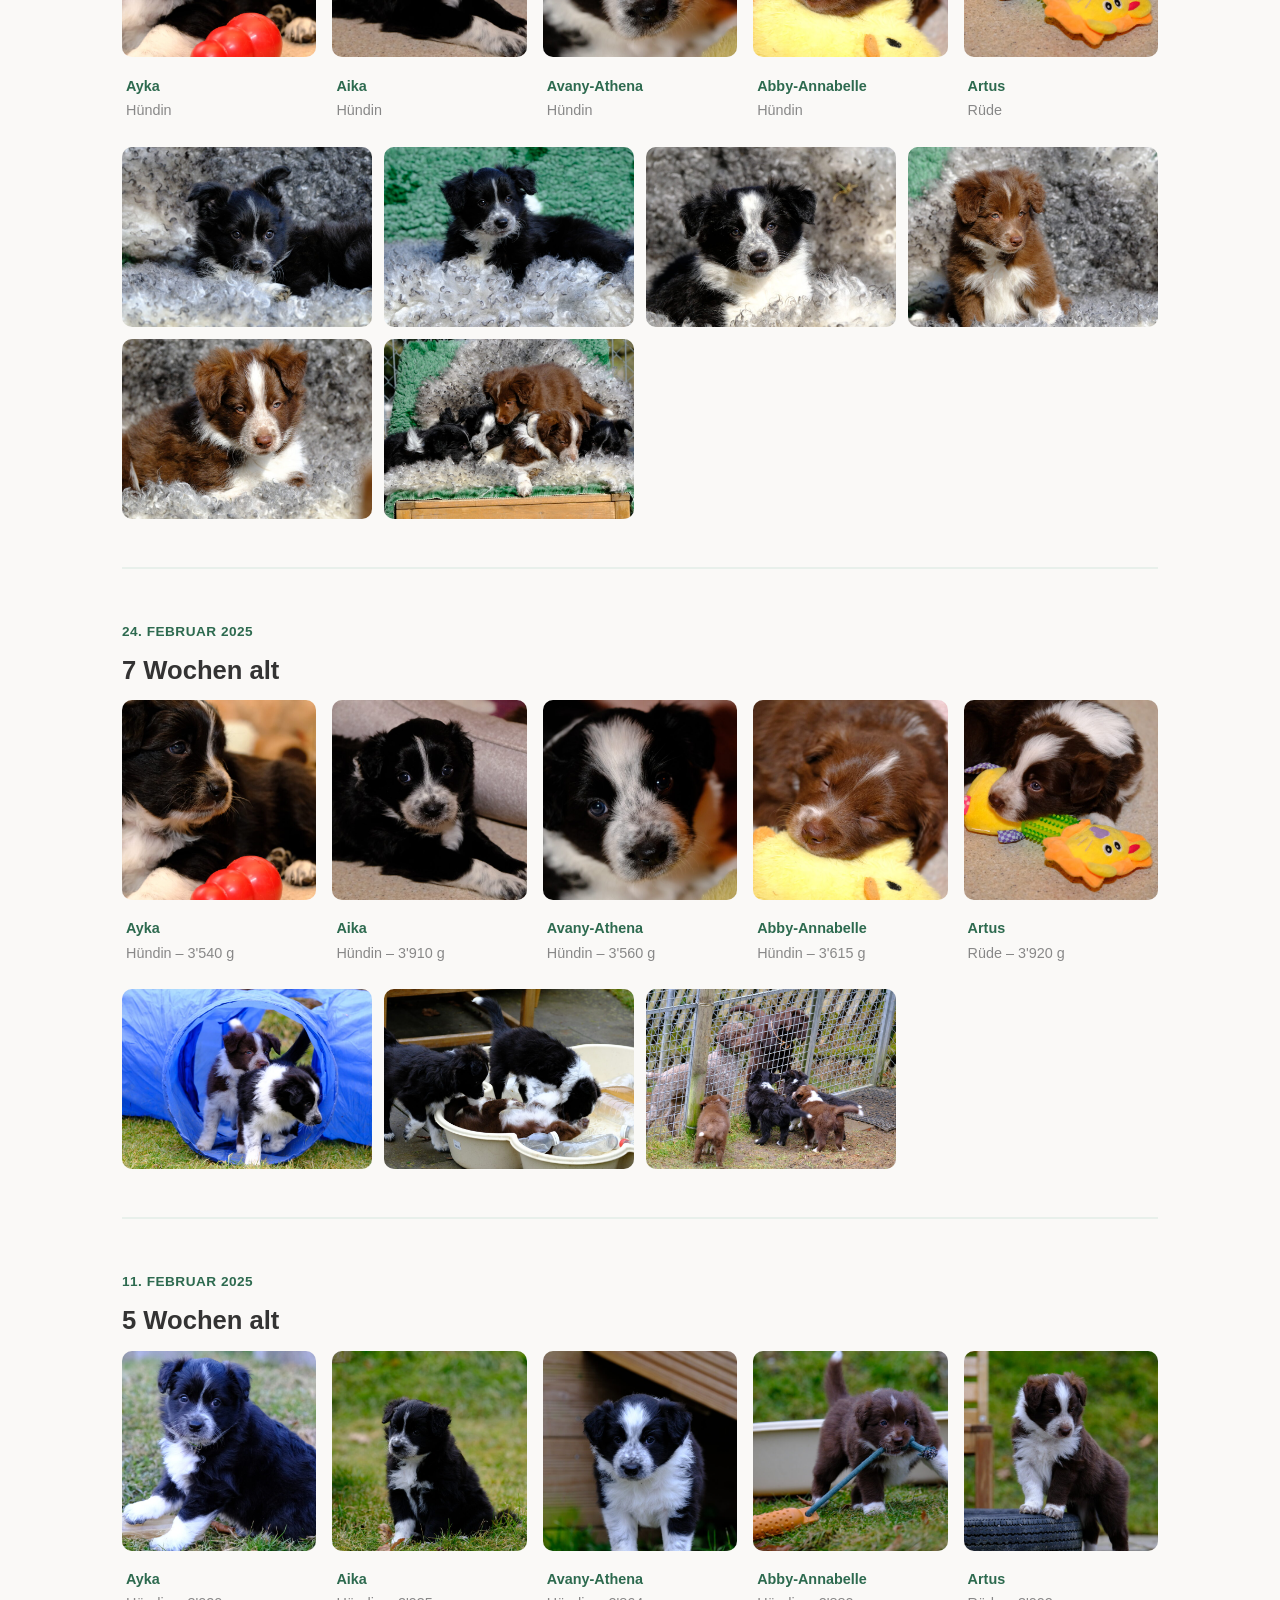
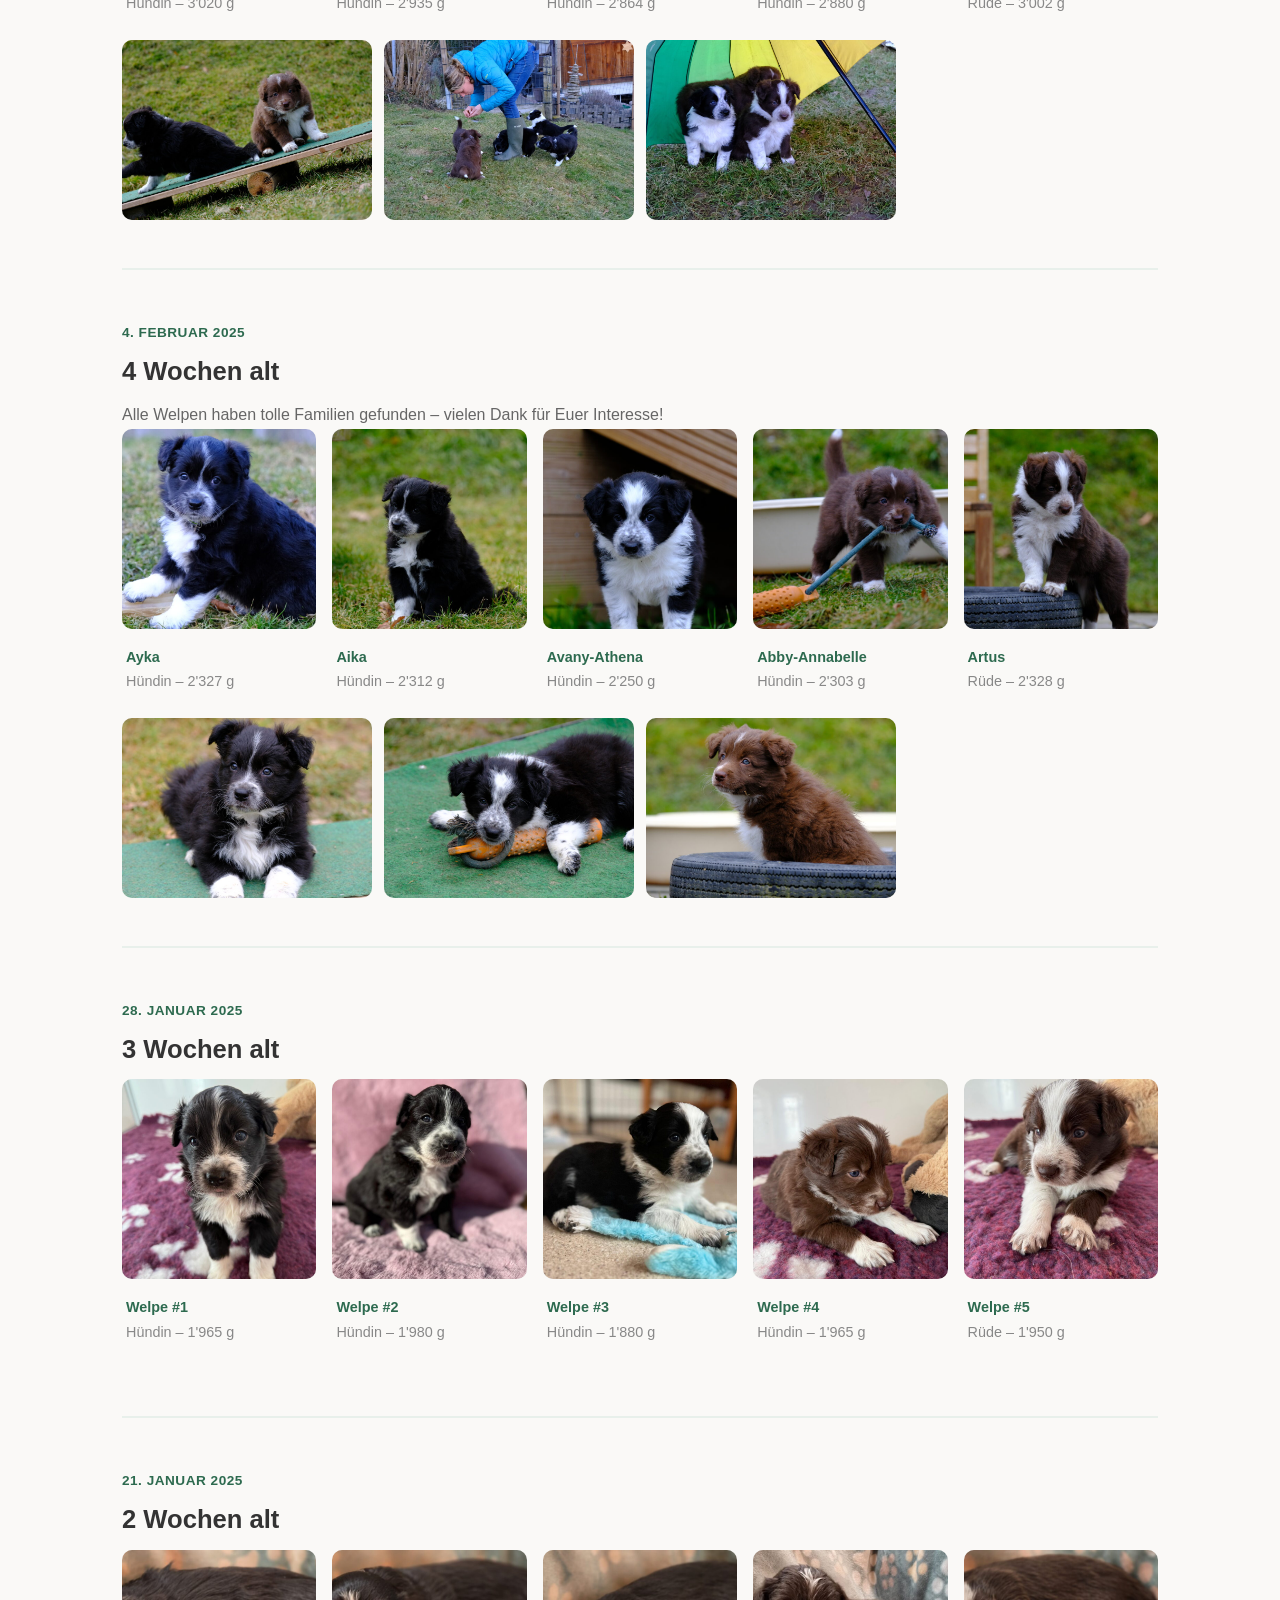
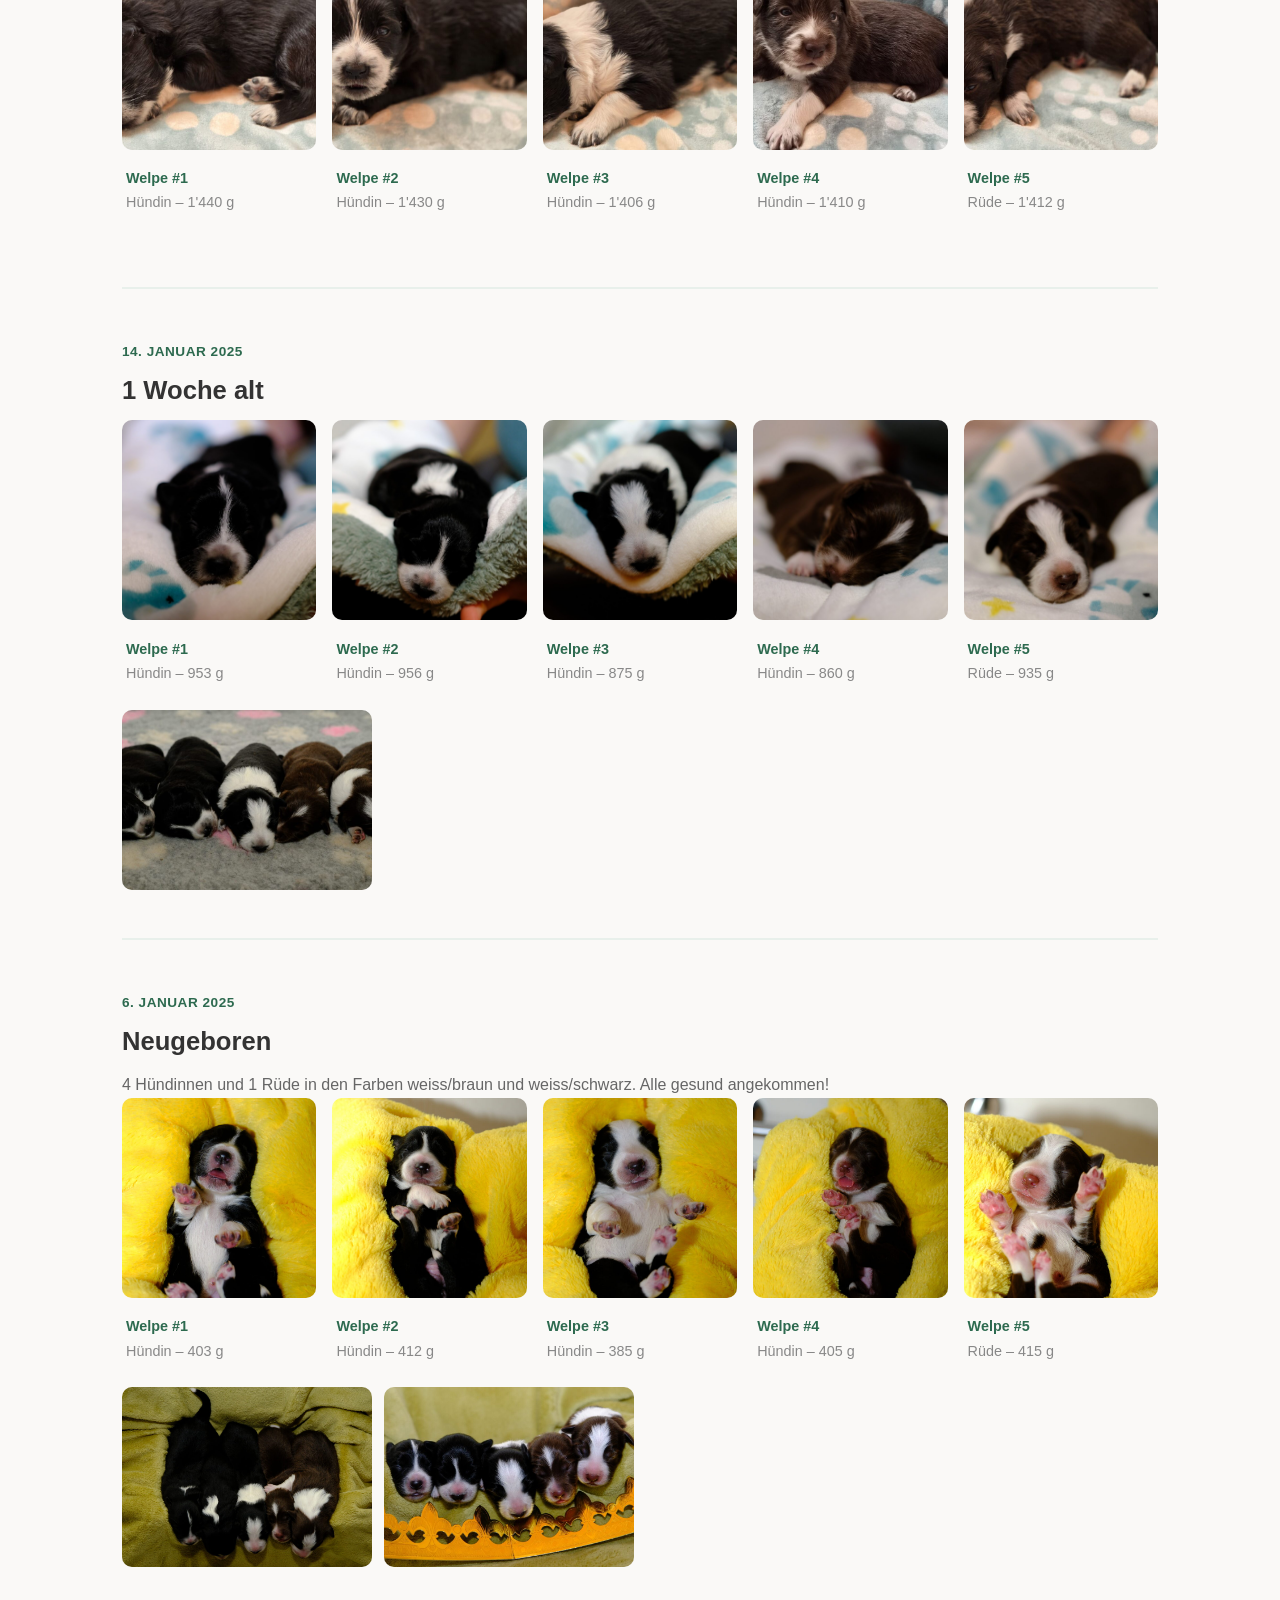
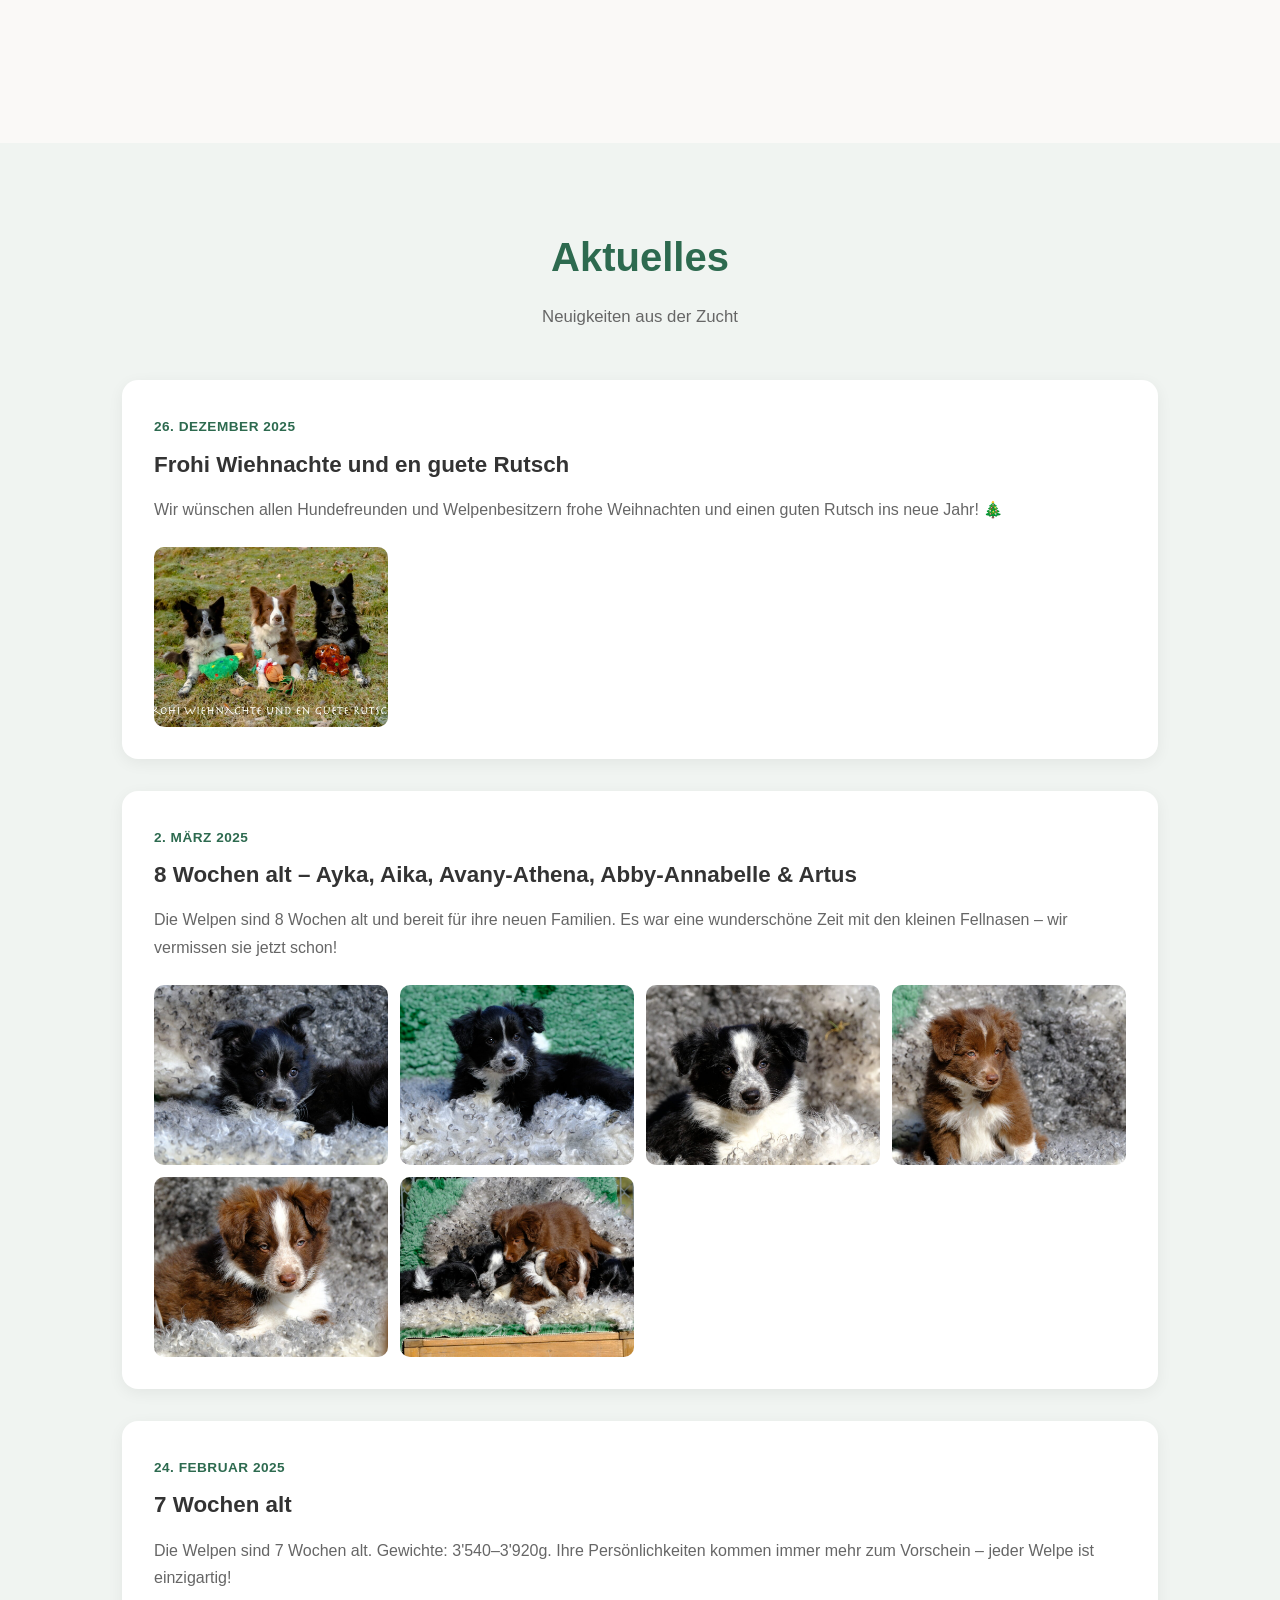
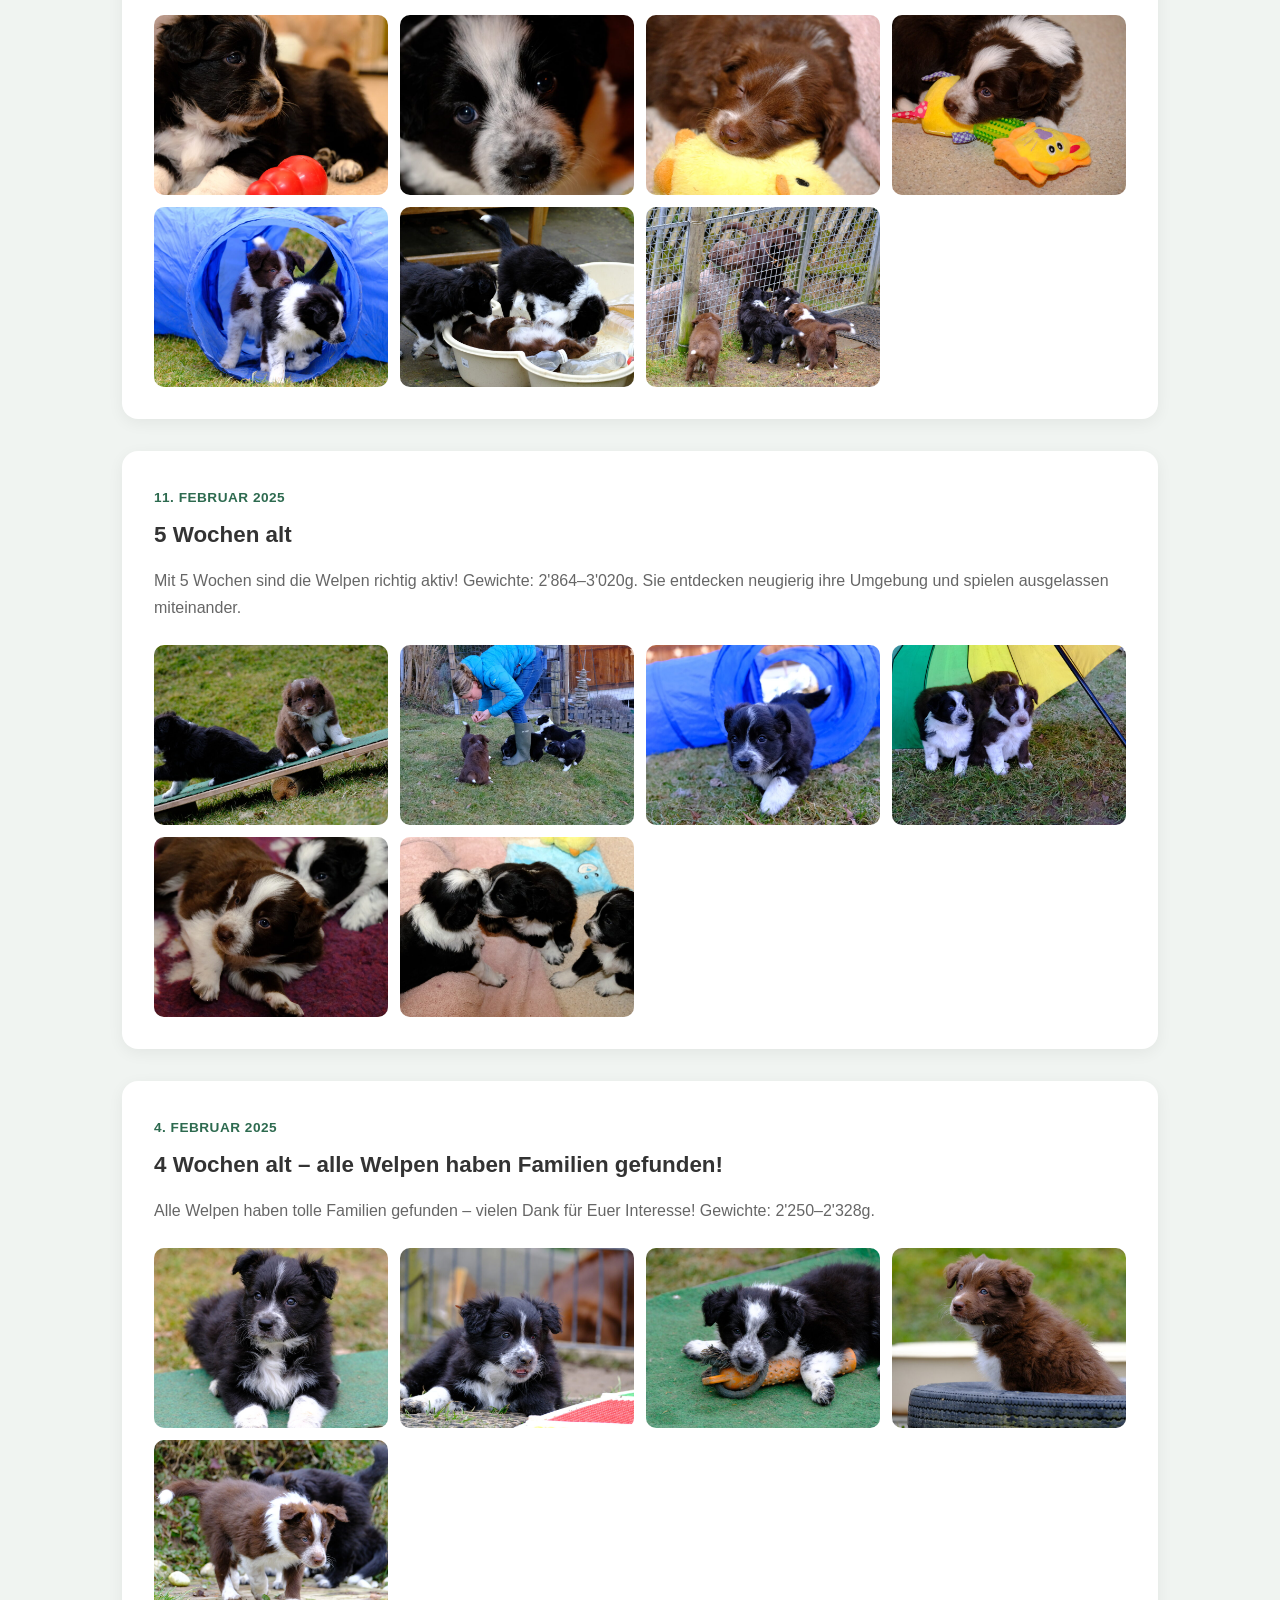
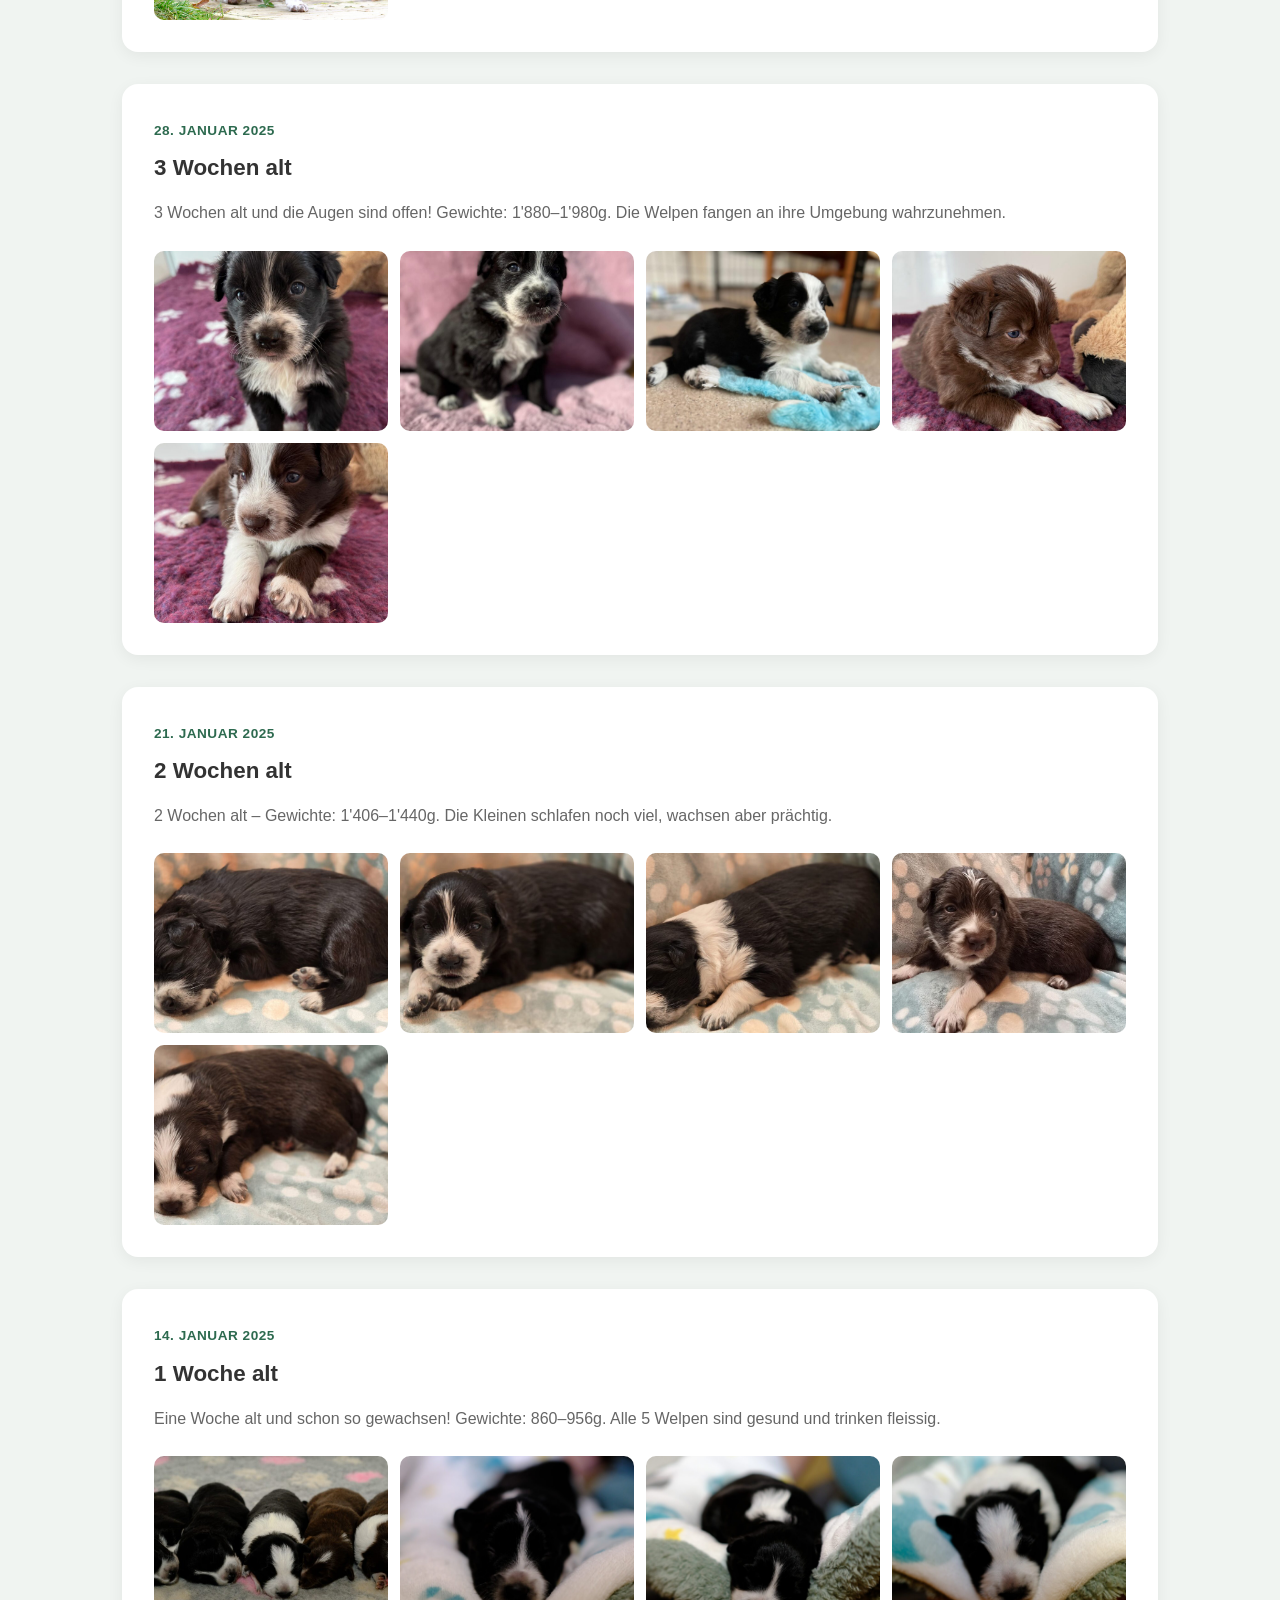
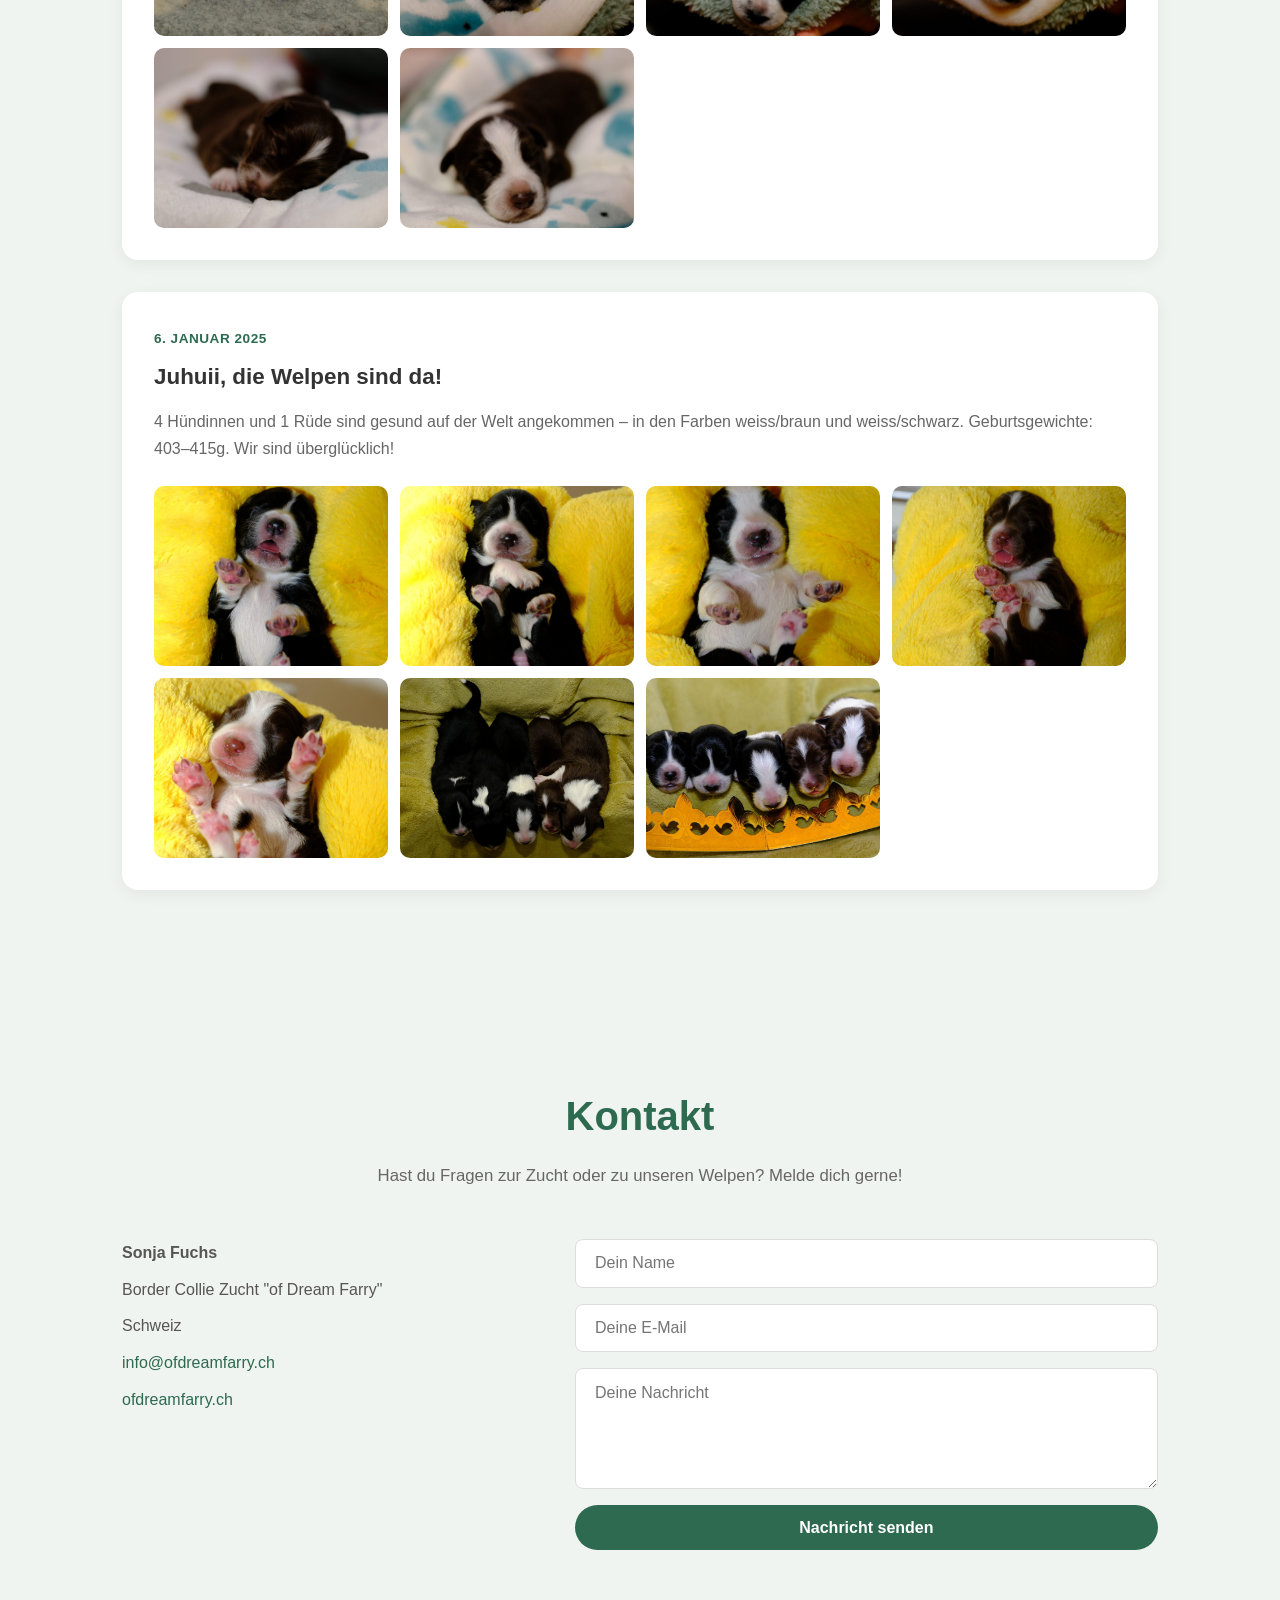
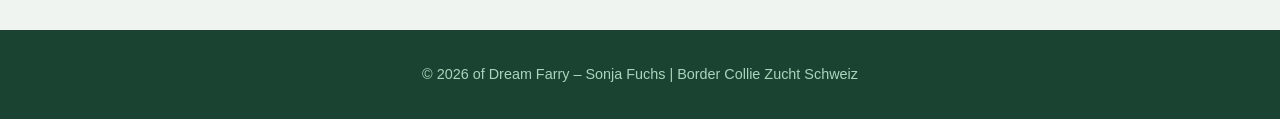
==== commit 0d42c830: "Hundehort als eigenständiges Projekt erstellt Hundehort-Sektion aus der Zucht-Website entfernt und s" ====
--- a/index.html
+++ b/index.html
@@ -16,7 +16,6 @@
       <ul id="nav-menu">
         <li><a href="#ueber-mich" onclick="closeMenu()">Über mich</a></li>
         <li><a href="#unsere-hunde" onclick="closeMenu()">Unsere Hunde</a></li>
-        <li><a href="#hundehort" onclick="closeMenu()">Hundehort</a></li>
         <li><a href="#welpen" onclick="closeMenu()">Welpen</a></li>
         <li><a href="#blog" onclick="closeMenu()">Aktuelles</a></li>
         <li><a href="#kontakt" onclick="closeMenu()">Kontakt</a></li>
@@ -87,72 +86,6 @@
           </div>
         </div>
 
-      </div>
-    </div>
-  </section>
-
-  <!-- Hundehort -->
-  <section id="hundehort">
-    <div class="container">
-      <h2 class="section-title">Hundehort</h2>
-      <p class="section-subtitle">Liebevolle Tagesbetreuung für deinen Vierbeiner</p>
-
-      <div class="hundehort-intro">
-        <p>Dein Hund verdient einen Ort, an dem er sich wohlfühlt, während du unterwegs bist. In unserem Hundehort wird dein Liebling in einer familiären Umgebung betreut – mit viel Auslauf, sozialen Kontakten und individueller Zuwendung.</p>
-        <p>Durch meine langjährige Erfahrung mit Border Collies und anderen Hunderassen sorge ich dafür, dass sich jeder Hund bei uns sicher und geborgen fühlt.</p>
-      </div>
-
-      <div class="hundehort-angebote">
-        <div class="angebot-karte">
-          <div class="angebot-icon">&#128054;</div>
-          <h3>Tagesbetreuung</h3>
-          <p>Ganztägige Betreuung in kleinen Gruppen mit festen Tagesstrukturen, Spaziergängen und Ruhephasen.</p>
-        </div>
-
-        <div class="angebot-karte">
-          <div class="angebot-icon">&#127793;</div>
-          <h3>Auslauf & Natur</h3>
-          <p>Tägliche Spaziergänge in der Natur – dein Hund kann sich auf grosszügigem Gelände frei bewegen und austoben.</p>
-        </div>
-
-        <div class="angebot-karte">
-          <div class="angebot-icon">&#129351;</div>
-          <h3>Sozialkontakte</h3>
-          <p>Spielen und Lernen in einer gut abgestimmten Hundegruppe fördert das Sozialverhalten deines Hundes.</p>
-        </div>
-
-        <div class="angebot-karte">
-          <div class="angebot-icon">&#128150;</div>
-          <h3>Individuelle Betreuung</h3>
-          <p>Jeder Hund hat eigene Bedürfnisse. Wir gehen individuell auf Charakter, Futter und besondere Anforderungen ein.</p>
-        </div>
-      </div>
-
-      <div class="hundehort-details">
-        <div class="detail-block">
-          <h3>Tagesablauf</h3>
-          <ul>
-            <li><strong>Morgens:</strong> Ankommen &amp; freies Spiel</li>
-            <li><strong>Vormittag:</strong> Gemeinsamer Spaziergang</li>
-            <li><strong>Mittag:</strong> Ruhephase &amp; Fütterung</li>
-            <li><strong>Nachmittag:</strong> Spiel, Beschäftigung &amp; Auslauf</li>
-            <li><strong>Abend:</strong> Entspannung &amp; Abholung</li>
-          </ul>
-        </div>
-        <div class="detail-block">
-          <h3>Voraussetzungen</h3>
-          <ul>
-            <li>Hund ist sozialverträglich</li>
-            <li>Gültiger Impfschutz &amp; Entwurmung</li>
-            <li>Haftpflichtversicherung vorhanden</li>
-            <li>Vorgängiges Kennenlernen / Probetag</li>
-          </ul>
-        </div>
-      </div>
-
-      <div class="hundehort-cta">
-        <p>Interessiert? Melde dich für ein unverbindliches Kennenlernen!</p>
-        <a href="#kontakt" class="btn">Kontakt aufnehmen</a>
       </div>
     </div>
   </section>
--- a/style.css
+++ b/style.css
@@ -372,102 +372,6 @@
   border-color: #2d6a4f;
 }
 
-/* ===== HUNDEHORT ===== */
-.hundehort-intro {
-  max-width: 800px;
-  margin: 0 auto 3rem;
-  text-align: center;
-}
-
-.hundehort-intro p {
-  color: #555;
-  font-size: 1.05rem;
-  margin-bottom: 1rem;
-}
-
-.hundehort-angebote {
-  display: grid;
-  grid-template-columns: repeat(auto-fit, minmax(240px, 1fr));
-  gap: 1.5rem;
-  margin-bottom: 3rem;
-}
-
-.angebot-karte {
-  background: #fff;
-  border-radius: 16px;
-  padding: 2rem 1.5rem;
-  text-align: center;
-  box-shadow: 0 4px 20px rgba(0,0,0,0.08);
-  transition: transform 0.2s, box-shadow 0.2s;
-}
-
-.angebot-karte:hover {
-  transform: translateY(-4px);
-  box-shadow: 0 8px 32px rgba(45,106,79,0.15);
-}
-
-.angebot-icon {
-  font-size: 2.5rem;
-  margin-bottom: 1rem;
-}
-
-.angebot-karte h3 {
-  font-size: 1.2rem;
-  color: #2d6a4f;
-  margin-bottom: 0.75rem;
-}
-
-.angebot-karte p {
-  color: #666;
-  font-size: 0.95rem;
-  line-height: 1.6;
-}
-
-.hundehort-details {
-  display: grid;
-  grid-template-columns: 1fr 1fr;
-  gap: 2rem;
-  margin-bottom: 3rem;
-}
-
-.detail-block {
-  background: #f0f4f1;
-  border-radius: 16px;
-  padding: 2rem;
-}
-
-.detail-block h3 {
-  font-size: 1.3rem;
-  color: #2d6a4f;
-  margin-bottom: 1rem;
-}
-
-.detail-block ul {
-  list-style: none;
-}
-
-.detail-block li {
-  padding: 0.5rem 0;
-  border-bottom: 1px solid #dde6df;
-  color: #555;
-  font-size: 0.95rem;
-}
-
-.detail-block li:last-child {
-  border-bottom: none;
-}
-
-.hundehort-cta {
-  text-align: center;
-  padding: 2rem 0 0;
-}
-
-.hundehort-cta p {
-  font-size: 1.1rem;
-  color: #555;
-  margin-bottom: 1.5rem;
-}
-
 /* ===== A-WURF ===== */
 .woche-block {
   margin-bottom: 3rem;
@@ -639,10 +543,6 @@
     gap: 2rem;
   }
 
-  .hundehort-details {
-    grid-template-columns: 1fr;
-  }
-
   .galerie {
     grid-template-columns: repeat(auto-fill, minmax(150px, 1fr));
   }
